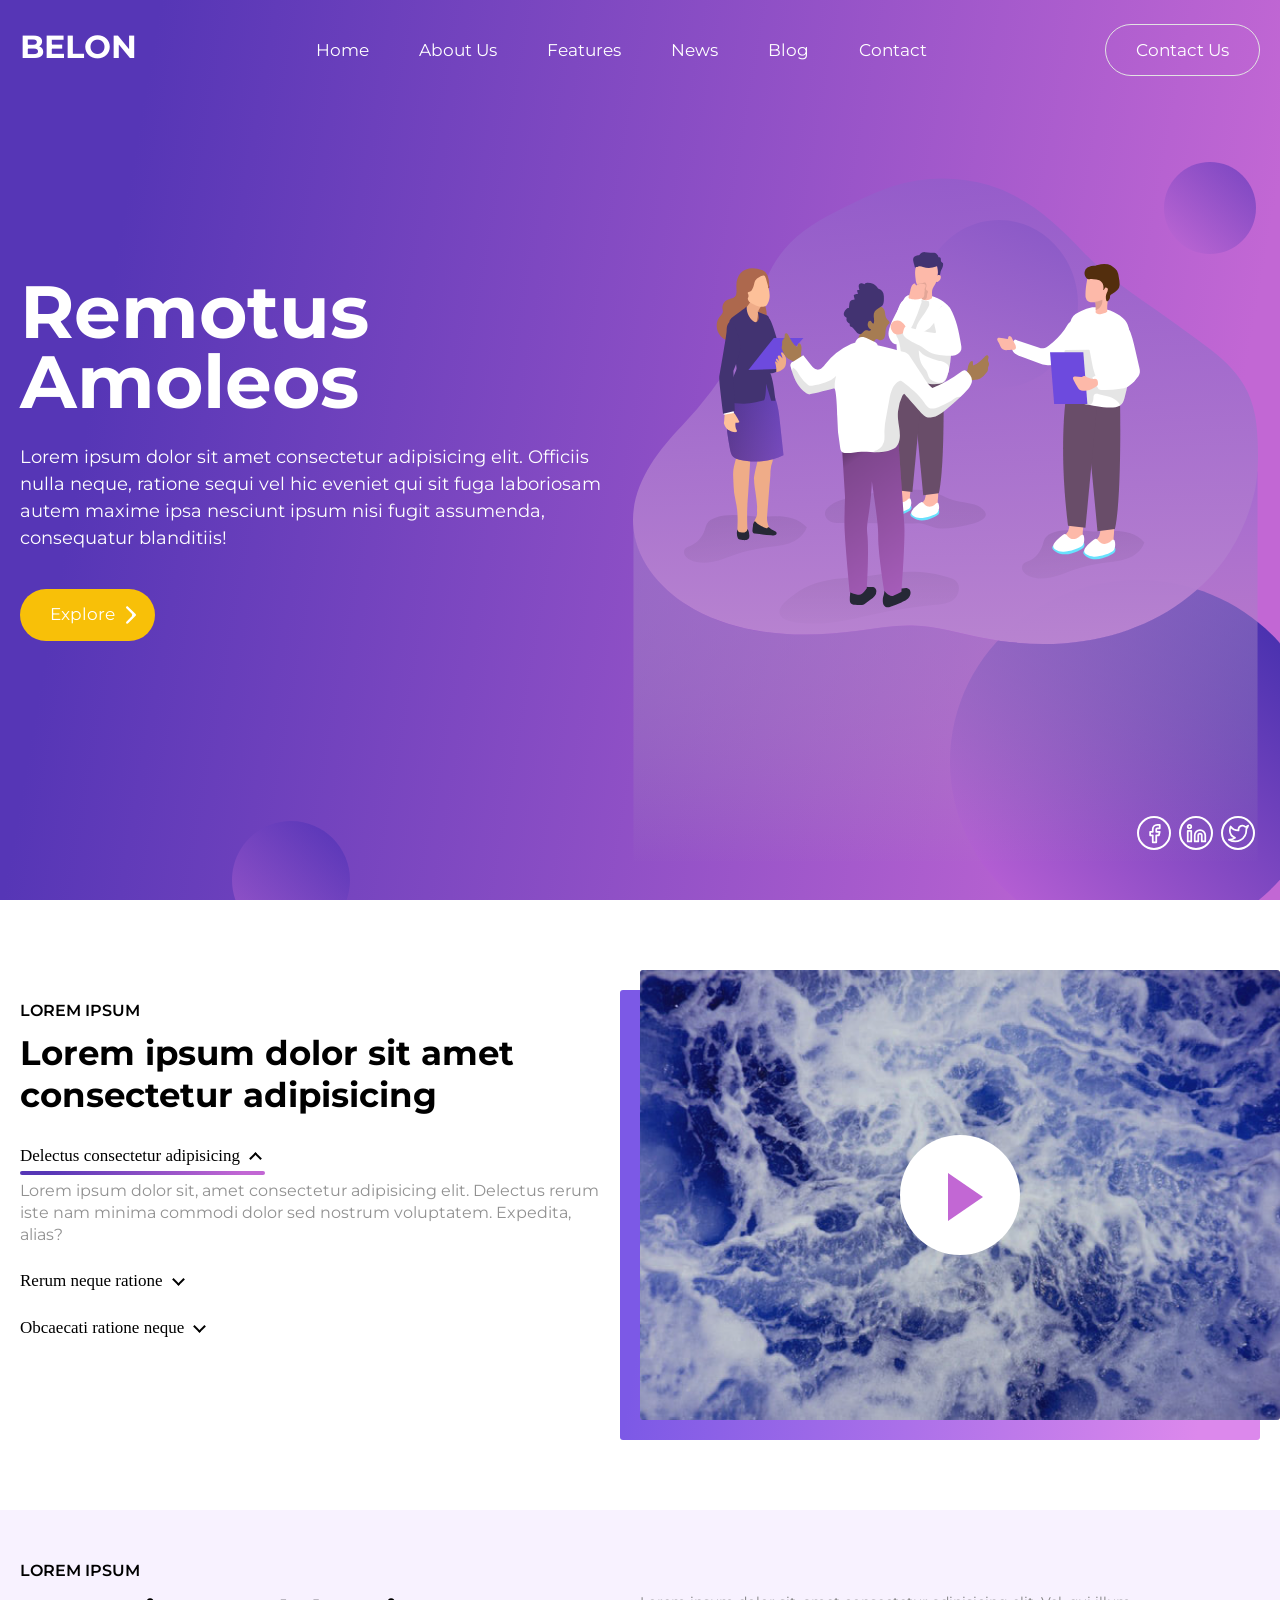
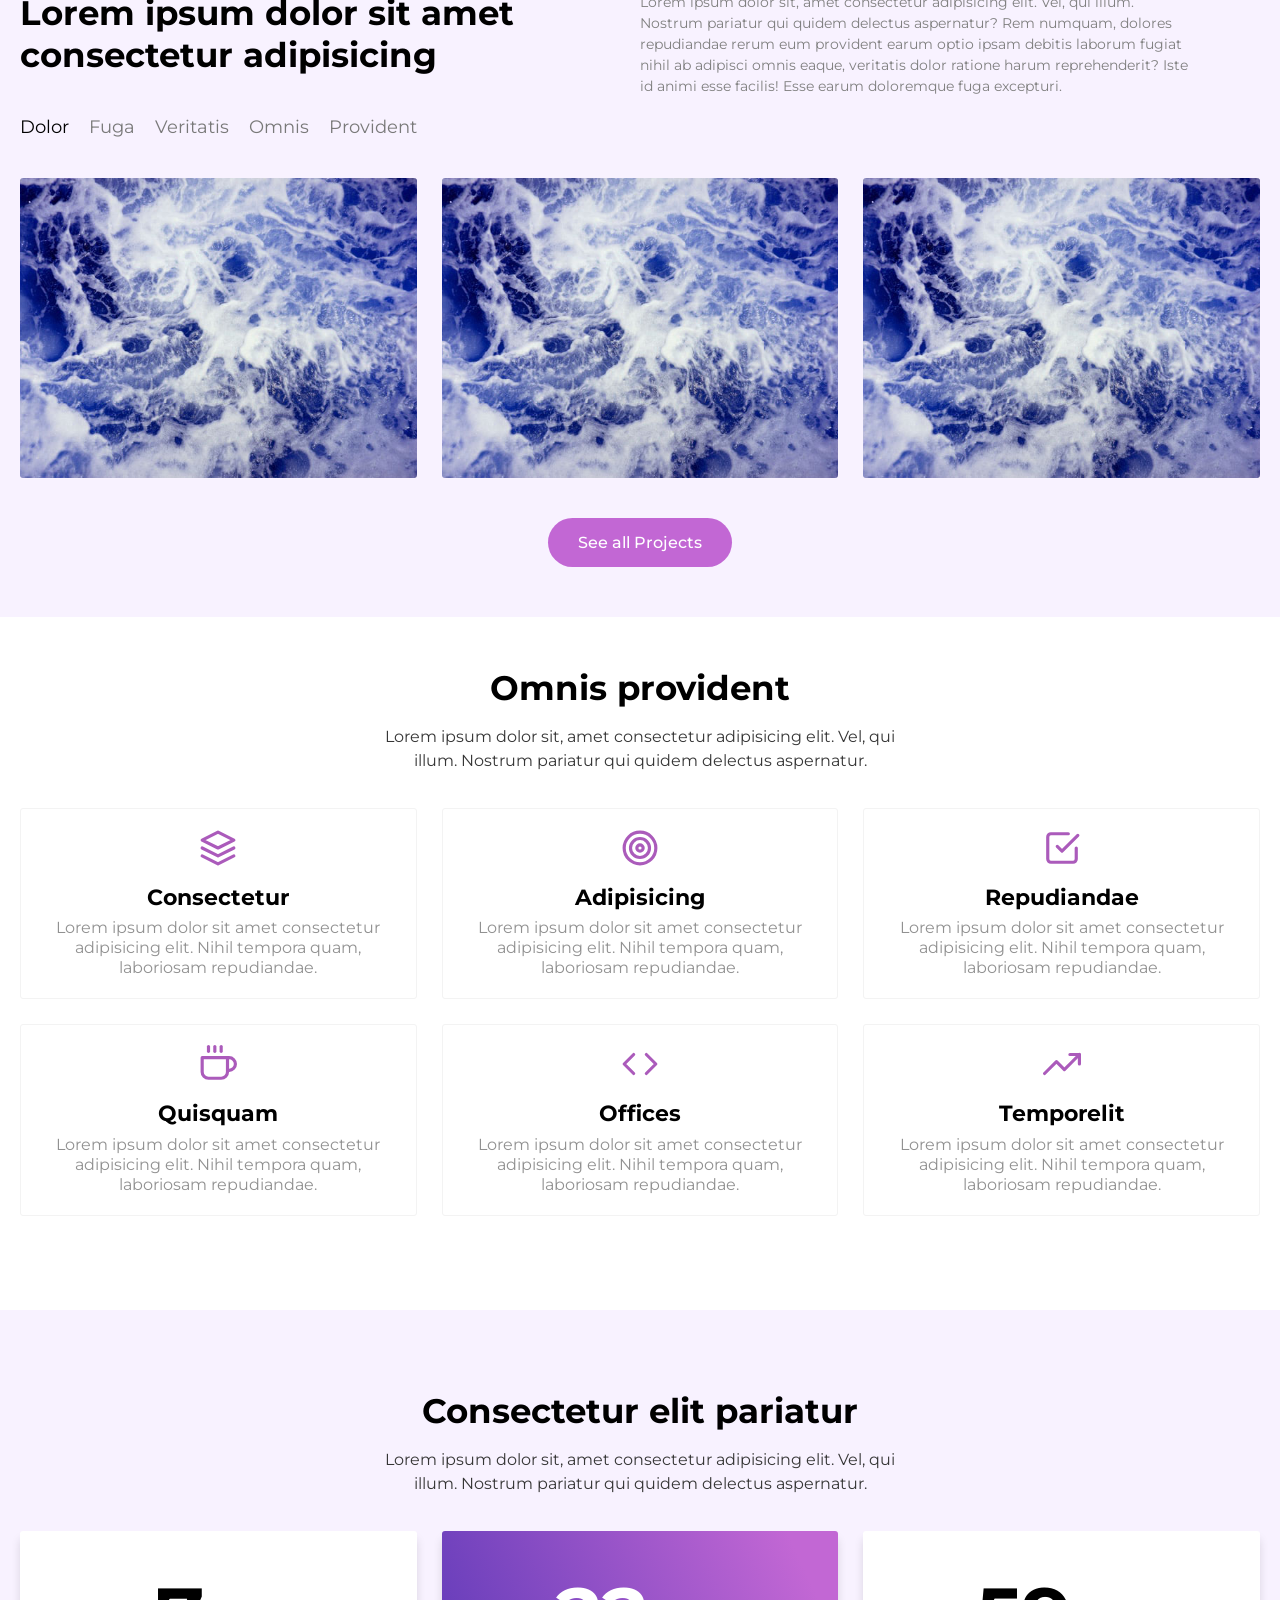
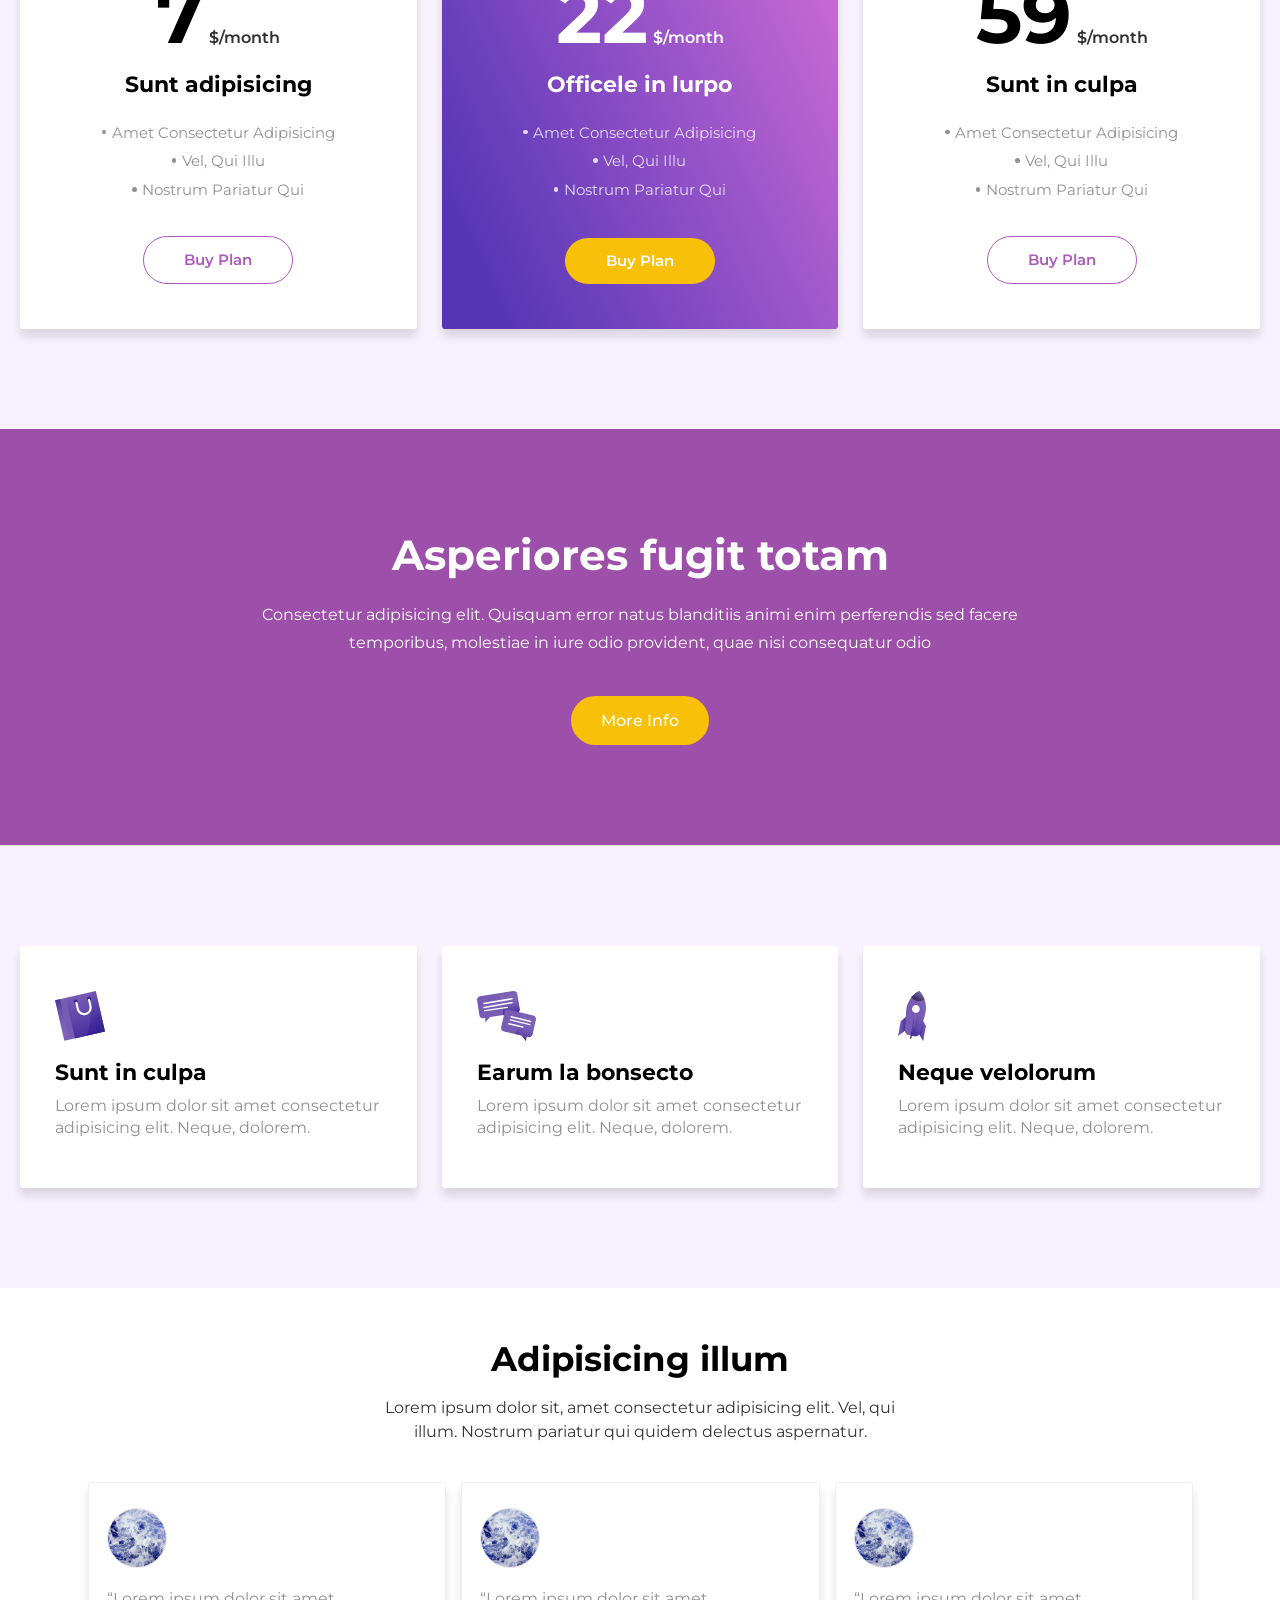
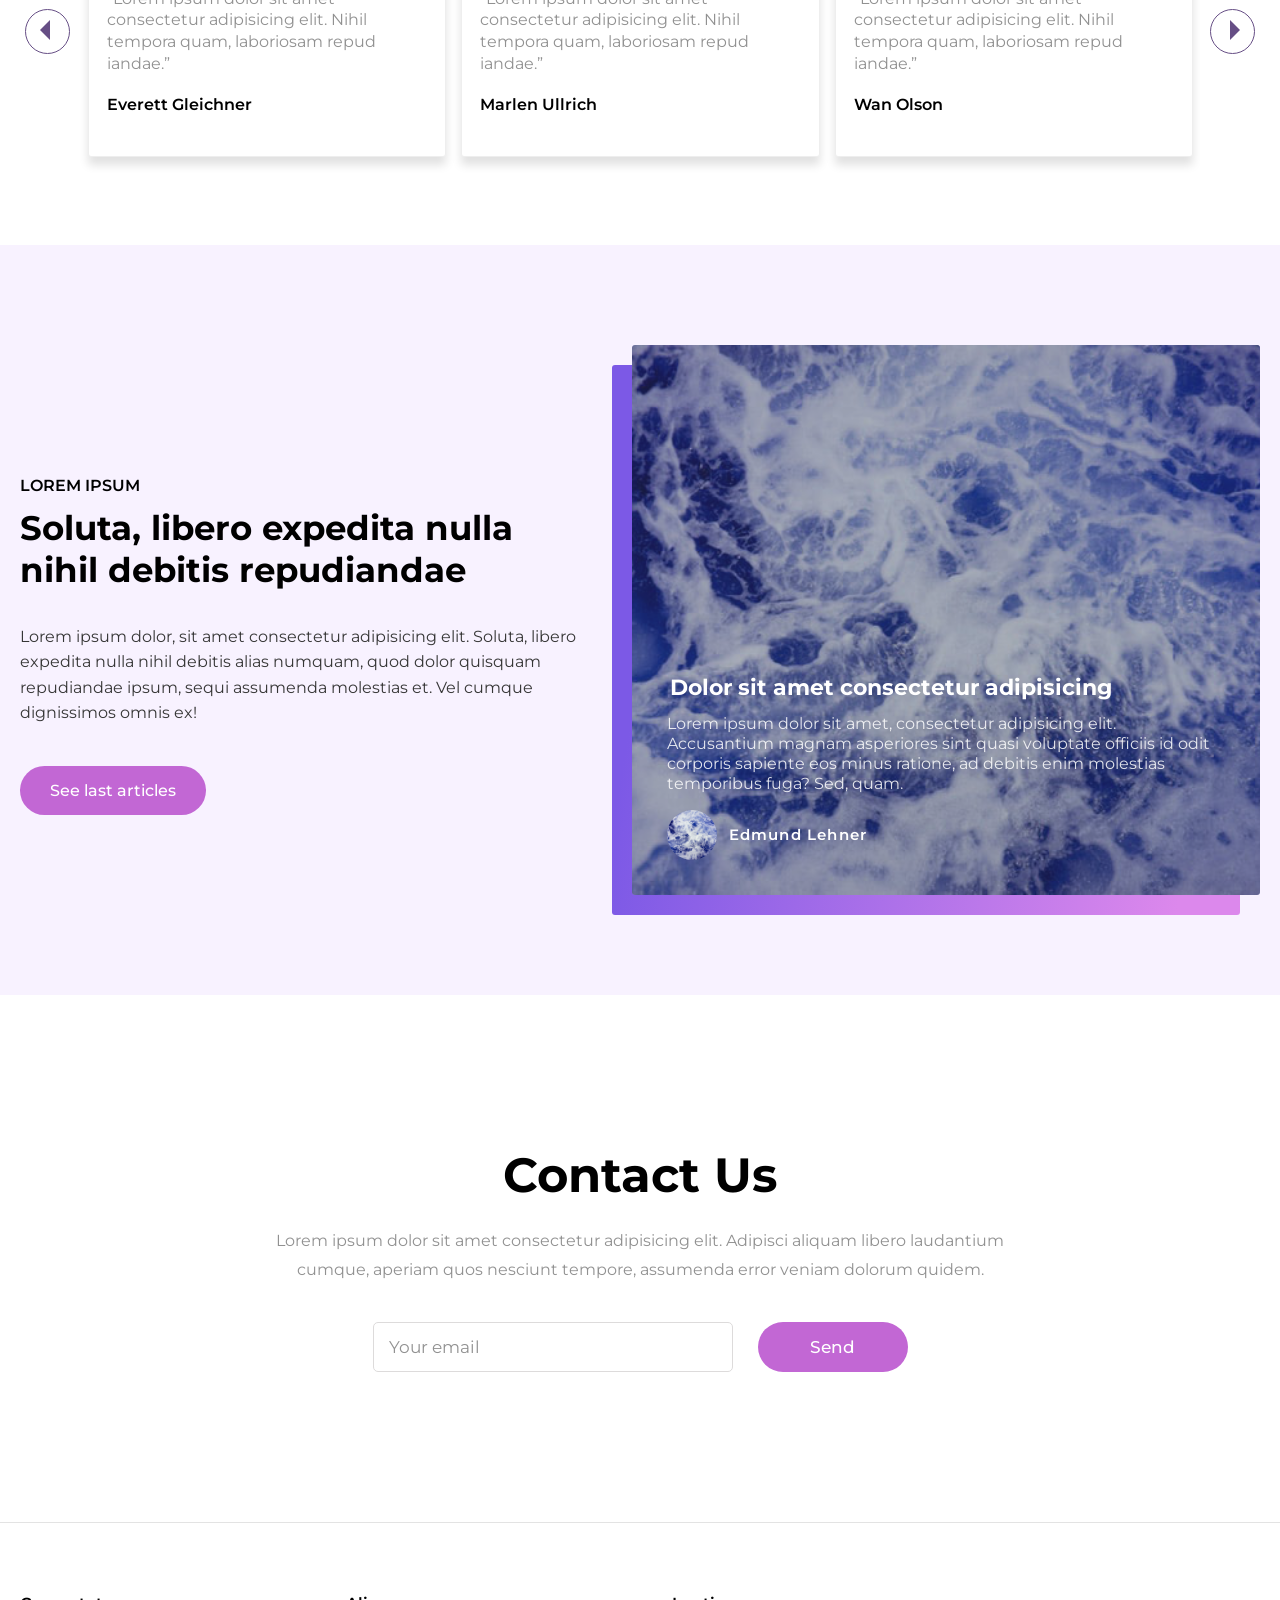
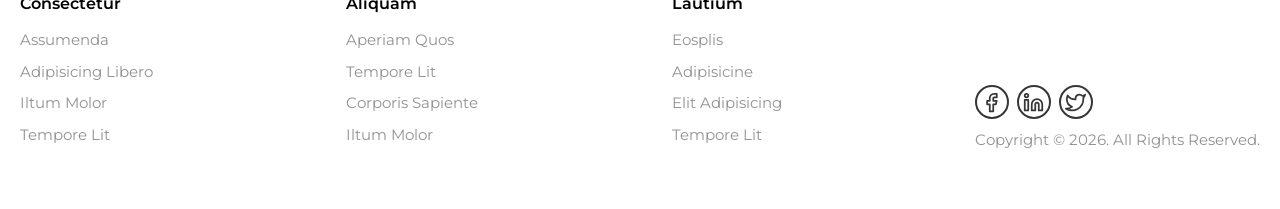
==== index.html @ 0dd31892 "Add show/hide opacity anim" ====
<!DOCTYPE html>
<html lang="en">

<head>
 <meta charset="UTF-8">
 <meta http-equiv="X-UA-Compatible" content="IE=edge">
 <meta name="viewport" content="width=device-width, initial-scale=1.0">
 <title>Wordpress theme 1</title>
 <link rel="stylesheet" href="./index.css">
<link href="https://fonts.googleapis.com/css2?family=Montserrat:wght@400;500;600;700&display=swap" rel="stylesheet">
</head>

<body>
 <header class="main-header" id="mn_header">
  <div class="anim_bg" id="anim_bg">
    <div class="block_1"></div>
    <div class="block_2"></div>
    <div class="block_3"></div>
    <div class="block_4"></div>
  </div>
   <div class="hd-navbar">
    <div class="hd-navbar_content content_wrapper">
    <div class="logo"><a href="">Belon</a></div>
    <nav class="main-nav desktop_menu_el">
     <ul>
      <li><a href="#">Home</a></li>
      <li><a href="#">About Us</a></li>
      <li><a href="#">Features</a></li>
      <li><a href="#">News</a></li>
      <li><a href="#">Blog</a></li>
      <li><a href="#">Contact</a></li>
     </ul>
    </nav>
    <button class="btn btn_contact desktop_menu_el" type="button">Contact Us</button>
    <button class="btn btn_mobmenu" id="mob_mn_btn">
      <span class="line_1">Menu</span>
      <span class="line_2"></span>
      <span class="line_3"></span>
    </button>
   </div>
   <nav class="main-mob-nav mobile_menu_el" id="main-mob-nav">
    <ul>
     <li><a href="#">Home</a></li>
     <li><a href="#">About Us</a></li>
     <li><a href="#">Features</a></li>
     <li><a href="#">News</a></li>
     <li><a href="#">Blog</a></li>
     <li><a href="#">Contact</a></li>
    </ul>
   </nav>
    <div class="bg"></div>
   </div>

   <div class="content_wrapper">
   <div class="hd-blocks">
    <div class="hd-info">
     <h1>Remotus Amoleos</h1>
     <p>Lorem ipsum dolor sit amet consectetur adipisicing elit. Officiis nulla neque, ratione sequi vel hic eveniet qui
      sit fuga laboriosam autem maxime ipsa nesciunt ipsum nisi fugit assumenda, consequatur blanditiis!</p>
     <a href="#" class="btn btn_explore">Explore <span></span></a>
    </div>
    <div class="hd-image" id="hd_img">
     <nav>
        <ul class="sc_icons">
          <li class="fb"><a href="#">
            <svg xmlns="http://www.w3.org/2000/svg" width="24" height="24" viewBox="0 0 24 24" fill="transparent"
              stroke="currentColor" stroke-width="2" stroke-linecap="round" stroke-linejoin="round"
              class="feather feather-facebook">
              <path d="M18 2h-3a5 5 0 0 0-5 5v3H7v4h3v8h4v-8h3l1-4h-4V7a1 1 0 0 1 1-1h3z"></path>
            </svg>
          </a>
        </li>
        <li class="in"><a href="#">
            <svg xmlns="http://www.w3.org/2000/svg" width="24" height="24" viewBox="0 0 24 24" fill="transparent"
              stroke="currentColor" stroke-width="2" stroke-linecap="round" stroke-linejoin="round"
              class="feather feather-linkedin">
              <path d="M16 8a6 6 0 0 1 6 6v7h-4v-7a2 2 0 0 0-2-2 2 2 0 0 0-2 2v7h-4v-7a6 6 0 0 1 6-6z"></path>
              <rect x="2" y="9" width="4" height="12"></rect>
              <circle cx="4" cy="4" r="2"></circle>
            </svg>
          </a></li>
        <li class="tw"><a href="#">
            <svg xmlns="http://www.w3.org/2000/svg" width="24" height="24" viewBox="0 0 24 24" fill="transparent"
              stroke="currentColor" stroke-width="2" stroke-linecap="round" stroke-linejoin="round"
              class="feather feather-twitter">
              <path
                d="M23 3a10.9 10.9 0 0 1-3.14 1.53 4.48 4.48 0 0 0-7.86 3v1A10.66 10.66 0 0 1 3 4s-4 9 5 13a11.64 11.64 0 0 1-7 2c9 5 20 0 20-11.5a4.5 4.5 0 0 0-.08-.83A7.72 7.72 0 0 0 23 3z">
              </path>
            </svg>
          </a></li>
        </ul>
     </nav>
    </div>
   </div>
  </div>
 </header>




 <main class="main-section">

  <section class="video_block">
   <div class="content_wrapper">
    <div class="vb_info">
     <span class="pre_title">Lorem ipsum</span>
     <h2>Lorem ipsum dolor sit amet consectetur adipisicing</h2>
     <dl class="def-clickable" id="def_clickable">
      <dt class="tt opened opened_line">Delectus consectetur adipisicing</dt>
      <dd>Lorem ipsum dolor sit, amet consectetur adipisicing elit. Delectus rerum iste nam minima commodi dolor sed
       nostrum voluptatem. Expedita, alias?</dd>
      <dt class="tt">Rerum neque ratione</dt>
      <dd>Lorem ipsum dolor, sit amet consectetur adipisicing elit. Eligendi voluptate perferendis animi! Vitae quae
       tenetur dignissimos nostrum laudantium? Rerum neque ratione accusamus obcaecati quod labore, ab quam fuga sed
       voluptatibus!</dd>
      <dt class="tt">Obcaecati ratione neque</dt>
      <dd>Lorem ipsum dolor sit amet consectetur adipisicing elit. Obcaecati, vitae? Voluptate veritatis asperiores eos
       qui. Optio dolor dolore quidem consequatur maiores quae necessitatibus adipisci voluptates, nemo nisi, eos
       eveniet eum delectus corporis doloremque quod nostrum.</dd>
     </dl>
    </div>
    <div class="vb_player rect_shadow">
      <div class="bg">
       <img src="./img/fallback.jpg" alt="">
      </div>
      <div class="filter"></div>
      <div class="play"></div>
    </div>
   </div>
  </section>

  <section class="gallery_block">
   <div class="content_wrapper">

    <div class="gb_info">
     <span class="pre_title">Lorem ipsum</span>
     <div class="gb_infowrap">
      <h2>Lorem ipsum dolor sit amet consectetur adipisicing</h2>
      <p>Lorem ipsum dolor sit, amet consectetur adipisicing elit. Vel, qui illum. Nostrum pariatur qui quidem delectus
       aspernatur? Rem numquam, dolores repudiandae rerum eum provident earum optio ipsam debitis laborum fugiat nihil
       ab
       adipisci omnis eaque, veritatis dolor ratione harum reprehenderit? Iste id animi esse facilis! Esse earum
       doloremque
       fuga excepturi.</p>
     </div>
    </div>

    <div class="gb_content">
     <ul class="gb_nav">
      <li><a class="opened" href="#">dolor</a></li>
      <li><a href="#">fuga</a></li>
      <li><a href="#">veritatis</a></li>
      <li><a href="#">omnis</a></li>
      <li><a href="#">provident</a></li>
     </ul>
     <div class="gb_gallery">
      <div class="gb_block">
       <img src="sdvsd" onerror="this.src='./img/fallback.jpg'; this.style.objectFit='cover'" alt="Gallery Block">
       <div class="hover">
        <div class="cn">
         <h4>Lorem, ipsum dolor.</h4>
         <p>Lorem ipsum dolor sit amet, consectetur adipisicing elit. Ullam voluptatem vero ad quisquam vitae quae
          aliquid fugiat illum officiis reprehenderit!</p>
        </div>
       </div>
      </div>
      <div class="gb_block">
       <img src="sdvsd" onerror="this.src='./img/fallback.jpg'; this.style.objectFit='cover'" alt="Gallery Block">
       <div class="hover">
        <div class="cn">
         <h4>Lorem, ipsum dolor.</h4>
         <p>Lorem ipsum dolor sit amet, consectetur adipisicing elit. Ullam voluptatem vero ad quisquam vitae quae
          aliquid fugiat illum officiis reprehenderit!</p>
        </div>
       </div>
      </div>
      <div class="gb_block">
       <img src="sdvsd" onerror="this.src='./img/fallback.jpg'; this.style.objectFit='cover'" alt="Gallery Block">
       <div class="hover">
        <div class="cn">
         <h4>Lorem, ipsum dolor.</h4>
         <p>Lorem ipsum dolor sit amet, consectetur adipisicing elit. Ullam voluptatem vero ad quisquam vitae quae
          aliquid fugiat illum officiis reprehenderit!</p>
        </div>
       </div>
      </div>
     </div>

     <button class="btn btn_th_0 btn_allpr">See all Projects</button>
    </div>
   </div>
  </section>

  <section class="benefits_block">
   <div class="content_wrapper">
    <div class="bb_info">
     <h2>Omnis provident</h2>
     <p>Lorem ipsum dolor sit, amet consectetur adipisicing elit. Vel, qui illum. Nostrum pariatur qui quidem delectus
      aspernatur.</p>
    </div>
    <div class="bb_content">

     <div class="bb_block">
      <h4>Consectetur</h4>
      <svg xmlns="http://www.w3.org/2000/svg" width="24" height="24" viewBox="0 0 24 24" fill="none" stroke="currentColor" stroke-width="2" stroke-linecap="round" stroke-linejoin="round" class="feather feather-layers"><polygon points="12 2 2 7 12 12 22 7 12 2"></polygon><polyline points="2 17 12 22 22 17"></polyline><polyline points="2 12 12 17 22 12"></polyline></svg>
      <p>Lorem ipsum dolor sit amet consectetur adipisicing elit. Nihil tempora quam, laboriosam repudiandae.</p>
     </div>
     <div class="bb_block">
      <h4>Adipisicing</h4>
      <svg xmlns="http://www.w3.org/2000/svg" width="24" height="24" viewBox="0 0 24 24" fill="none" stroke="currentColor" stroke-width="2" stroke-linecap="round" stroke-linejoin="round" class="feather feather-target"><circle cx="12" cy="12" r="10"></circle><circle cx="12" cy="12" r="6"></circle><circle cx="12" cy="12" r="2"></circle></svg>
      <p>Lorem ipsum dolor sit amet consectetur adipisicing elit. Nihil tempora quam, laboriosam repudiandae.</p>
     </div>
     <div class="bb_block">
      <h4>Repudiandae</h4>
      <svg xmlns="http://www.w3.org/2000/svg" width="24" height="24" viewBox="0 0 24 24" fill="none" stroke="currentColor" stroke-width="2" stroke-linecap="round" stroke-linejoin="round" class="feather feather-check-square"><polyline points="9 11 12 14 22 4"></polyline><path d="M21 12v7a2 2 0 0 1-2 2H5a2 2 0 0 1-2-2V5a2 2 0 0 1 2-2h11"></path></svg>
      <p>Lorem ipsum dolor sit amet consectetur adipisicing elit. Nihil tempora quam, laboriosam repudiandae.</p>
     </div>
     <div class="bb_block">
      <h4>Quisquam</h4>
      <svg xmlns="http://www.w3.org/2000/svg" width="24" height="24" viewBox="0 0 24 24" fill="none" stroke="currentColor" stroke-width="2" stroke-linecap="round" stroke-linejoin="round" class="feather feather-coffee"><path d="M18 8h1a4 4 0 0 1 0 8h-1"></path><path d="M2 8h16v9a4 4 0 0 1-4 4H6a4 4 0 0 1-4-4V8z"></path><line x1="6" y1="1" x2="6" y2="4"></line><line x1="10" y1="1" x2="10" y2="4"></line><line x1="14" y1="1" x2="14" y2="4"></line></svg>
      <p>Lorem ipsum dolor sit amet consectetur adipisicing elit. Nihil tempora quam, laboriosam repudiandae.</p>
     </div>
     <div class="bb_block">
      <h4>Offices</h4>
      <svg xmlns="http://www.w3.org/2000/svg" width="24" height="24" viewBox="0 0 24 24" fill="none" stroke="currentColor" stroke-width="2" stroke-linecap="round" stroke-linejoin="round" class="feather feather-code"><polyline points="16 18 22 12 16 6"></polyline><polyline points="8 6 2 12 8 18"></polyline></svg>
      <p>Lorem ipsum dolor sit amet consectetur adipisicing elit. Nihil tempora quam, laboriosam repudiandae.</p>
     </div>
     <div class="bb_block">
      <h4>Temporelit</h4>
      <svg xmlns="http://www.w3.org/2000/svg" width="24" height="24" viewBox="0 0 24 24" fill="none" stroke="currentColor" stroke-width="2" stroke-linecap="round" stroke-linejoin="round" class="feather feather-trending-up"><polyline points="23 6 13.5 15.5 8.5 10.5 1 18"></polyline><polyline points="17 6 23 6 23 12"></polyline></svg>
      <p>Lorem ipsum dolor sit amet consectetur adipisicing elit. Nihil tempora quam, laboriosam repudiandae.</p>
     </div>

    </div>
   </div>
  </section>

  <section class="plans_block">
    <div class="content_wrapper">
      <div class="pb_info">
       <h2>Consectetur elit pariatur</h2>
       <p>Lorem ipsum dolor sit, amet consectetur adipisicing elit. Vel, qui illum. Nostrum pariatur qui quidem delectus
        aspernatur.</p>
      </div>
      <div class="pb_content">
        <div class="pb_block">
          <span class="price">7<span class="sup">$/month</span></span>
          <h4>Sunt adipisicing</h4>
          <ul>
            <li>amet consectetur adipisicing</li>
            <li>Vel, qui illu</li>
            <li>Nostrum pariatur qui</li>
          </ul>
          <a href="#" class="btn btn_buypl">Buy Plan</a>
        </div>

        <div class="pb_block pb_block__styled">
          <span class="price">22<span class="sup">$/month</span></span>
          <h4>Officele in lurpo</h4>
          <ul>
            <li>amet consectetur adipisicing</li>
            <li>Vel, qui illu</li>
            <li>Nostrum pariatur qui</li>
          </ul>
          <a href="#" class="btn btn_buypl">Buy Plan</a>
        </div>

        <div class="pb_block">
          <span class="price">59<span class="sup">$/month</span></span>
          <h4>Sunt in culpa</h4>
          <ul>
            <li>amet consectetur adipisicing</li>
            <li>Vel, qui illu</li>
            <li>Nostrum pariatur qui</li>
          </ul>
            <a href="#" class="btn btn_buypl">Buy Plan</a>
        </div>

      </div>
    </div>
  </section>


  <section class="transparent_block">
    <div class="content">
      <div class="content_wrapper">
        <div class="tb_content">
          <h2>Asperiores fugit totam</h2>
          <p>Consectetur adipisicing elit. Quisquam error natus blanditiis animi enim perferendis
            sed facere temporibus, molestiae in iure odio provident, quae nisi consequatur odio
          </p>
          <button class="btn btn_th_0 btn_trns" type="button">More Info</button>
        </div>
      </div>
    </div>
    </div>
  </section>

  <section class="features_block">
    <div class="content_wrapper">
      <div class="fb_content">

        <div class="fb_block">
          <div class="icon">
            <img src="./img/features_block/1.svg" alt="Feature">
          </div>
          <h4>Sunt in culpa</h4>
          <p>Lorem ipsum dolor sit amet consectetur adipisicing elit. Neque, dolorem.</p>
        </div>

        <div class="fb_block">
          <div class="icon">
            <img src="./img/features_block/2.svg" alt="Feature">
          </div>
          <h4>Earum la bonsecto</h4>
          <p>Lorem ipsum dolor sit amet consectetur adipisicing elit. Neque, dolorem.</p>
        </div>

        <div class="fb_block">
          <div class="icon">
            <img src="./img/features_block/3.svg" alt="Feature">
          </div>
          <h4>Neque velolorum</h4>
          <p>Lorem ipsum dolor sit amet consectetur adipisicing elit. Neque, dolorem.</p>
        </div>

      </div>
    </div>
  </section>

  <section class="reviews_block">
   <div class="content_wrapper">
    <div class="rb_info">
     <h2>Adipisicing illum</h2>
     <p>Lorem ipsum dolor sit, amet consectetur adipisicing elit. Vel, qui illum. Nostrum pariatur qui quidem delectus
      aspernatur.</p>
    </div>
    <div class="rb_slider" id="rb_slider">
     <div class="rb_viewbox">
      <div class="rb_content">

       <div class="rb_block">
        <div class="photo">
         <img src="https://cloudflare-ipfs.com/ipfs/Qmd3W5DuhgHirLHGVixi6V76LhCkZUz6pnFt5AJBiyvHye/avatar/847.jpg" onerror="this.src='./img/fallback.jpg'; this.style.objectFit='cover'" alt="Customer Photo">
        </div>
        <blockquote>
         <q>Lorem ipsum dolor sit amet consectetur adipisicing elit. Nihil tempora quam, laboriosam repud iandae.</q>
         <sources src="#">Everett Gleichner</sources>
        </blockquote>
       </div>
       <div class="rb_block">
        <div class="photo">
         <img src="https://cloudflare-ipfs.com/ipfs/Qmd3W5DuhgHirLHGVixi6V76LhCkZUz6pnFt5AJBiyvHye/avatar/1221.jpg" onerror="this.src='./img/fallback.jpg'; this.style.objectFit='cover'" alt="Customer Photo">
        </div>
        <blockquote>
         <q>Lorem ipsum dolor sit amet consectetur adipisicing elit. Nihil tempora quam, laboriosam repud iandae.</q>
         <sources src="#">Marlen Ullrich</sources>
        </blockquote>
       </div>
       <div class="rb_block">
        <div class="photo">
         <img src="https://cloudflare-ipfs.com/ipfs/Qmd3W5DuhgHirLHGVixi6V76LhCkZUz6pnFt5AJBiyvHye/avatar/1031.jpg" onerror="this.src='./img/fallback.jpg'; this.style.objectFit='cover'" alt="Customer Photo">
        </div>
        <blockquote>
         <q>Lorem ipsum dolor sit amet consectetur adipisicing elit. Nihil tempora quam, laboriosam repud iandae.</q>
         <sources src="#">Wan Olson</sources>
        </blockquote>
       </div>
       <div class="rb_block">
        <div class="photo">
         <img src="https://cloudflare-ipfs.com/ipfs/Qmd3W5DuhgHirLHGVixi6V76LhCkZUz6pnFt5AJBiyvHye/avatar/720.jpg" onerror="this.src='./img/fallback.jpg'; this.style.objectFit='cover'" alt="Customer Photo">
        </div>
        <blockquote>
         <q>Lorem ipsum dolor sit amet consectetur adipisicing elit. Nihil tempora quam, laboriosam repud iandae.</q>
         <sources src="#">Dwight Schroeder</sources>
        </blockquote>
       </div>
       <div class="rb_block">
        <div class="photo">
         <img src="https://cloudflare-ipfs.com/ipfs/Qmd3W5DuhgHirLHGVixi6V76LhCkZUz6pnFt5AJBiyvHye/avatar/463.jpg" onerror="this.src='./img/fallback.jpg'; this.style.objectFit='cover'" alt="Customer Photo">
        </div>
        <blockquote>
         <q>Lorem ipsum dolor sit amet consectetur adipisicing elit. Nihil tempora quam, laboriosam repud iandae.</q>
         <sources src="#">Josh West</sources>
        </blockquote>
       </div>
       <div class="rb_block">
        <div class="photo">
         <img src="https://cloudflare-ipfs.com/ipfs/Qmd3W5DuhgHirLHGVixi6V76LhCkZUz6pnFt5AJBiyvHye/avatar/587.jpg" onerror="this.src='./img/fallback.jpg'; this.style.objectFit='cover'" alt="Customer Photo">
        </div>
        <blockquote>
         <q>Lorem ipsum dolor sit amet consectetur adipisicing elit. Nihil tempora quam, laboriosam repud iandae.</q>
         <sources src="#">Patrick Smitham</sources>
        </blockquote>
       </div>
      
      </div>
     </div>
     <div class="rb_nv">
      <button class="btn btn_back"><i>Back</i></button>
      <button class="btn btn_fw"><i>Forward</i></button>
     </div>
    </div>
   </div>
  </section>

  <section class="lastblog_block">
   <div class="content_wrapper">

    <div class="lastblog_content">
     <div class="lb_info">
      <span class="pre_title">Lorem ipsum</span>
      <h2>Soluta, libero expedita nulla nihil debitis repudiandae</h2>
      <p>Lorem ipsum dolor, sit amet consectetur adipisicing elit. Soluta, libero expedita nulla nihil debitis alias
       numquam, quod dolor quisquam repudiandae ipsum, sequi assumenda molestias et. Vel cumque dignissimos omnis ex!</p>
      <button class="btn btn_th_0" type="button">See last articles</button>
     </div>
    
     <div class="lb_article rect_shadow">
      <a href="123" class="ar_link">
       <div class="bg"><img src="234" onerror="this.src='./img/fallback.jpg'; this.style.objectFit='cover'"
         alt="Article Picture"></div>
       <div class="content">
        <h4>Dolor sit amet consectetur adipisicing</h4>
        <p>Lorem ipsum dolor sit amet, consectetur adipisicing elit. Accusantium magnam asperiores sint quasi voluptate
         officiis id odit corporis sapiente eos minus ratione, ad debitis enim molestias temporibus fuga? Sed, quam.</p>
        <div class="credentials">
         <div class="avatar">
          <img src="https://cloudflare-ipfs.com/ipfs/Qmd3W5DuhgHirLHGVixi6V76LhCkZUz6pnFt5AJBiyvHye/avatar/847.jpg" onerror="this.src='./img/fallback.jpg'; this.style.objectFit='cover'" alt="User avatar">
         </div>
         <span class="username">Edmund Lehner</span>
        </div>
       </div>
      </a>
     </div>
     </div>

  </div>
  </section>

 </main>





 <footer class="main-footer">
  <div class="ft_block_1_wrapper">
   <div class="ft_block_1">
    <div class="ft_contact">
     <h2>Contact Us</h2>
     <p>Lorem ipsum dolor sit amet consectetur adipisicing elit. Adipisci aliquam libero laudantium cumque, aperiam quos
      nesciunt tempore, assumenda error veniam dolorum quidem.</p>
    </div>
    <form class="ft_form" id="ft_form">
     <input type="text" name="email" placeholder="Your email" required>
     <button class="btn btn_th_0 btn_hover" type="submit">Send</button>
    </form>
   </div>
  </div>
   <div class="content_wrapper">
   <div class="ft_block_2">
    <nav class="footer_nav">
     <ul>consectetur
      <li><a href="#">assumenda</a></li>
      <li><a href="#">adipisicing libero</a></li>
      <li><a href="#">iltum molor</a></li>
      <li><a href="#">tempore lit</a></li>
     </ul>
     <ul>aliquam
      <li><a href="#">aperiam quos</a></li>
      <li><a href="#">tempore lit</a></li>
      <li><a href="#">corporis sapiente</a></li>
      <li><a href="#">iltum molor</a></li>

     </ul>
     <ul>lautium
      <li><a href="#">eosplis</a></li>
      <li><a href="#">adipisicine</a></li>
      <li><a href="#">elit adipisicing</a></li>
      <li><a href="#">tempore lit</a></li>
     </ul>
     <div class="cp_block">
        <ul class="sc_icons sc_icons__dark">
          <li class="fb"><a href="#">
              <svg xmlns="http://www.w3.org/2000/svg" width="24" height="24" viewBox="0 0 24 24" fill="transparent"
                stroke="currentColor" stroke-width="2" stroke-linecap="round" stroke-linejoin="round"
                class="feather feather-facebook">
                <path d="M18 2h-3a5 5 0 0 0-5 5v3H7v4h3v8h4v-8h3l1-4h-4V7a1 1 0 0 1 1-1h3z"></path>
              </svg>
            </a>
          </li>
          <li class="in"><a href="#">
              <svg xmlns="http://www.w3.org/2000/svg" width="24" height="24" viewBox="0 0 24 24" fill="transparent"
                stroke="currentColor" stroke-width="2" stroke-linecap="round" stroke-linejoin="round"
                class="feather feather-linkedin">
                <path d="M16 8a6 6 0 0 1 6 6v7h-4v-7a2 2 0 0 0-2-2 2 2 0 0 0-2 2v7h-4v-7a6 6 0 0 1 6-6z"></path>
                <rect x="2" y="9" width="4" height="12"></rect>
                <circle cx="4" cy="4" r="2"></circle>
              </svg>
            </a></li>
          <li class="tw"><a href="#">
              <svg xmlns="http://www.w3.org/2000/svg" width="24" height="24" viewBox="0 0 24 24" fill="transparent"
                stroke="currentColor" stroke-width="2" stroke-linecap="round" stroke-linejoin="round"
                class="feather feather-twitter">
                <path
                  d="M23 3a10.9 10.9 0 0 1-3.14 1.53 4.48 4.48 0 0 0-7.86 3v1A10.66 10.66 0 0 1 3 4s-4 9 5 13a11.64 11.64 0 0 1-7 2c9 5 20 0 20-11.5a4.5 4.5 0 0 0-.08-.83A7.72 7.72 0 0 0 23 3z">
                </path>
              </svg>
            </a></li>
        </ul>
      <span class="th_copyright" id="th_copyright">Copyright &copy; <script>document.write(new Date().getFullYear())</script>. All Rights Reserved.</span>
     </div>
    </nav>
   </div>
  </div>
 </footer>

 <script src="./index.js"></script>
</body>

</html>
---- index.css ----
:root {
 --main-color: blue;
 --main-color-yell: #f8c008;
 --main-color-yell_hv:  #dfae0c;
 --main-color-prpl: #c267d4;
 --main-color-dark-prpl: #ab5bbb;
 --main-color-dark-prpl_tr: rgba(172, 86, 189, 0.3);
 --main-color-dark-prpl_2:  #664e85;
 --main-color-light-prpl: #f8f2ff;

 --main-text-color: #000;
 --main-text-gray: #e3e3e3;
 --prim-text-color: #919191;
 --prim-text-color_2: #797979;
 --prim-text-color_3: #363636;

 --main-br-radius: 5px;
 --main-small-br-radius: 3px;
 --max-br-radius: 100px;
 --sc-padding: 50px 0;

 --main-border: 1px solid #e3e3e3;
 --main-tp-background: rgba(0, 0, 0, 0.07);
 --main-tp-background_2: rgba(0, 0, 0, 0.15);
 --main-hover-background: rgba(57, 63, 97, 0.45);

 --main-anim: 0.3s ease;
 --slow-anim: 0.4s ease;

 --shadow-main: rgba(0, 0, 0, 0.06) 0px 2px 7px;
 --shadow-main_2:   rgba(0, 0, 0, 0.10) 0px 4px 8px;
 --shadow-main_3:   rgba(0, 0, 0, 0.12) 0px 8px 10px;

 --main-gradient_1: linear-gradient( 100deg,  #5636b6 11.2%, #c267d4 91.2% );
 --main-gradient_2: linear-gradient( 100deg,  #7c59e6 11.2%, #dc88ec 91.2% );

 --main-gradient_3: linear-gradient( 65deg,  #5636b6 11.2%, #c267d4 91.2% );
 --main-gradient_4: linear-gradient( 65deg,  #7c59e6 11.2%, #dc88ec 91.2% );
}

body,
html {
 margin: 0;
 padding: 0;
 font-family: "Montserrat", sans-serif;
 line-height: 1.35em;
 font-size: 16px;
}

button {
 user-select: none;
 cursor: pointer;
 font-family: inherit;
 font-size: inherit;
}

h1 {
 margin: 0.5em 0;
}

h1, h2, h3, h4, h5, h6, p {
 margin: 0.3em 0;
}

h1 {
 font-size: 38px;
}

h2 {
 font-size: 34px;
 line-height: 1.25em;
}

h3 {
 font-size: 34px;
}

h4 {
 font-size: 22px;
}

p {
 color: var(--prim-text-color);
}

img {
 font-size: 0;
}

input:focus {
 outline: 2px solid var(--main-color-prpl);
}

input,
*::placeholder {
 font-family: inherit;
}

*{
 box-sizing: border-box;
}

*::selection {
 color: #fff;
 background-color: rgba(79, 63, 218, 0.5);
}

.content_wrapper {
 max-width: 1280px;
 margin: 0 auto;
 padding: 0 20px;
}

.no-scroll {
 width: 100vw;
 height: 100vh;
 overflow: hidden;
}

.btn {
 display: inline-block;
 border: none;
 padding: 0;
 margin: 0;
 color: inherit;
 text-decoration: none;
 white-space: nowrap;
 background-color: transparent;
 transition: background var(--main-anim);
 user-select: none;
}


.btn_th_0 {
 padding: 15px 30px;
 font-size: 16px;
 font-weight: 500;
 color: #fff;
 border-radius: var(--max-br-radius);
 background-color: var(--main-color-prpl);
}

.btn_th_0:hover {
 background-color: var(--main-color-dark-prpl);
}

.btn_allpr {
 display: block;
 margin: 20px auto 0;
}

.pre_title {
 font-weight: 600;
 text-transform: uppercase;
}

.rect_shadow::before {
 content: '';
 display: block;
 position: absolute;
 left: -20px;
 bottom: -20px;
 width: 100%;
 height: 100%;
 background: var(--main-gradient_2);
 z-index: 0;
 pointer-events: none;
 border-radius: var(--main-small-br-radius);
}

.hd-image .sc_icons {
 position: absolute;
 bottom: 20px;
 right: 5px;
}

/* Soc. icons styles */

ul.sc_icons {
 display: flex;
 margin: 0;
 padding: 0;
 list-style: none;
}

.sc_icons li:not(:last-child) {
 margin-right: 8px;
}
.sc_icons a,
.sc_icons li {
 padding: 0!important;
}

.sc_icons a {
 display: flex!important;
 padding: 0;
 justify-content: center;
 align-items: center;
 width: 34px;
 height: 34px;
 text-decoration: none;
 font-size: 15px;
 color: inherit;
 border: 2px solid #fff;
 border-radius: var(--max-br-radius);
}

.sc_icons a,
.sc_icons a svg {
 transition: 0.2s ease;
}

.sc_icons a:hover {
 transform: scale(1.1);
 border-color: transparent;
}

.sc_icons a:hover svg {
 fill: #fff;
 stroke: transparent;
}

.sc_icons .fb a:hover {
 background-color: #4267B2;
}

.sc_icons .tw a:hover {
 background-color: #1DA1F2;
}

.sc_icons .in a:hover {
 background-color: #0E76a8;
}


.sc_icons svg {
 max-width: 70%;
 height: 70%;
 transition: var(--main-anim);
}

ul.sc_icons__dark a {
 border: 2px solid #363636;
 color: #363636;
 background-color: #fff;
}

/* Soc. icons styles end */

.opened_line::before {
 content: '';
 display: block;
 position: absolute;
 bottom: 0;
 left: 0;
 width: 100%;
 height: 4px;
 background: var(--main-gradient_1);
 border-radius: var(--main-small-br-radius);
}

/*** Mob. menu button ***/
.btn_mobmenu {
 position: relative;
 display: none;
 font-size: 0;
 width: 40px;
 height: 22px;
}

.btn_mobmenu span {
 content: '123';
 display: block;
 position: absolute;
 left: 0;
 width: 100%;
 height: 3px;
 background-color: #fff;
 pointer-events: none;
 transform: translateY(0) rotate(0deg);
 transition: opacity 0.3s ease, transform 0.3s ease;
}

.btn_mobmenu .line_1 {
 top: 0;
}
.btn_mobmenu .line_2 {
 bottom: 0;
}
.btn_mobmenu .line_3 {
 bottom: calc(50% - 1.5px);
}

.mob_mn_opened .btn_mobmenu .line_3 {
 opacity: 0;
}
.mob_mn_opened .btn_mobmenu .line_1 {
 animation: line-up-mob 0.5s ease forwards;
}
.mob_mn_opened .btn_mobmenu .line_2 {
 animation: line-down-mob 0.5s ease forwards;
}
.mob_mn_closed .btn_mobmenu .line_1 {
 animation: line-up-mob_1 0.5s ease forwards;
}
.mob_mn_closed .btn_mobmenu .line_2 {
 animation: line-down-mob_1 0.5s ease forwards;
}

@keyframes line-up-mob {
 0% {
  transform: translateY(0);
 }50% {
  transform: translateY(10px);
 }100%{
  transform: translateY(9px) rotate(45deg);
 }
}

@keyframes line-down-mob {
 0% {
  transform: translateY(0px);
 }50% {
  transform: translateY(-10px);
 }100%{
  transform: translateY(-9px) rotate(-45deg);
 }
}

@keyframes line-down-mob_1 {
 0% {
  transform: translateY(-9px);
 }
 100%{
  transform: translateY(0px);
 }
}

@keyframes line-up-mob_1 {
 0% {
  transform: translateY(9px);
 }100%{
  transform: translateY(0px);
 }
}

/*** Mob. menu button end ***/

/* Navbar styles */

.hd-navbar {
 position: relative;

 padding: 15px 0;
 font-size: 17px;
 color: #fff;
 z-index: 10000;
}

.hd-navbar_content {
 position: relative;
 display: flex;
 flex-wrap: wrap;
 justify-content: space-between;
 align-items: center;
 min-height: 70px;
 z-index: 10;
}

.hd-navbar .bg {
 position: absolute;
 top: 0;
 bottom: 0;
 left: 0;
 right: 0;
 opacity: 0;
 background-color: rgba(73, 31, 128, 0.8);
 z-index: 0;
 transition: var(--slow-anim);
}

.mn_fixed .hd-navbar {
 position: fixed;
 top: 0;
 left: 0;
 right: 0;
 animation: header var(--slow-anim);
}

.mn_fixed .hd-navbar .bg {
 opacity: 1;
}

@keyframes header {
 0% {
  transform: translateY(-120px);
 }
 100% {
  transform: translateY(0);
 }
}

.hd-navbar .logo a {
 text-transform: uppercase;
 text-decoration: none;
 color: #fff;
 font-size: 32px;
 font-weight: 700;
}

.main-nav ul {
 display: flex;
 margin: 0;
 padding: 0;
 list-style: none;
 height: 70px;
 line-height: 70px;
 white-space: nowrap;
}

.main-nav li {
 display: flex;
 flex-direction: column;
}

.main-nav li,
.main-nav li a {
 display: block;
 height: 100%;
}

.main-nav li:not(:last-child) {
 margin-right: 10px;
}

.main-nav li a {
 padding: 0 20px;
 text-decoration: none;
 color: inherit;
 border-radius: var(--main-br-radius);
 transition: background var(--main-anim);
}

.btn_contact {
 padding: 15px 30px;
 color: inherit;
 border: var(--main-border);
 border-radius: var(--max-br-radius);
}

.btn_contact:hover,
.main-nav li a:hover {
 background-color: var(--main-tp-background);
}

.mn_fixed .btn_contact:hover,
.mn_fixed .main-nav li a:hover {
 background-color: var(--main-tp-background_2);
}

.btn_mobmenu,
.mobile_menu_el {
 display: none;
}

/* mobile-nav */

.main-mob-nav {
 position: fixed;
 top: -100%;
 left: 0;
 width: 100vw;
 padding-top: 74px;
 background-color: #fff;
 box-shadow: var(--shadow-main_3);
 transition: top 0.5s ease 0.3s, opacity 0.4s ease 0.3s;
 opacity: 0.3;
}

.mob_mn_opened .main-mob-nav {
 top: 0;
 opacity: 1;
}

.main-mob-nav ul {
 margin: 0;
 padding: 20px 0;
 list-style: none;
 max-height: calc(100vh - 80px);
 overflow-y: scroll;
}

.main-mob-nav a {
 display: block;
 padding: 30px 3.7vw;

 text-decoration: none;
 color: var(--prim-text-color_3);
 border-bottom: 1px solid rgb(241, 236, 236);
}

.main-mob-nav a:hover {
 background-color: rgb(236, 235, 243);
 font-weight: 600;
}

/* Navbar styles end */

/* Header block styles */

.main-header {
 position: relative;
 background: var(--main-gradient_1);
 overflow: hidden;
}

.main-header .anim_bg {
 z-index: 0;
 pointer-events: none;
 user-select: none;
 transition: 0s;
}

.main-header .anim_bg > div {
 position: absolute;
 bottom: 0;
 left:0;
 right: 0;
 width: 100vw;
 height: 100%;
}

.main-header .anim_bg .block_1 {
 background: url('./img/hd_bg/oval_1.svg') 82% 30% no-repeat;
}

.main-header .anim_bg .block_2 {
 background: url('./img/hd_bg/oval_2.svg') 98% 20% no-repeat;
}

.main-header .anim_bg .block_3 {
 background: url('./img/hd_bg/oval_3.svg') 20% 105% no-repeat;
}

.main-header .anim_bg .block_4 {
 background: url('./img/hd_bg/oval_4.svg') 105% 108% no-repeat;
}

.hd-blocks {
 position: relative;
 display: flex;
 justify-content: space-between;
 margin-top: 30px;
 min-height: calc(100vh - 130px);
 color: #fff;
}

.hd-info {
 width: 45%;
 flex: 0 0 45%;
}

.hd-info h1 {
 font-size: 74px;
 line-height: 0.95em;
 margin: 0.5em 0 0;
}

.hd-info p {
 font-size: 18px;
 line-height: 1.5em;
 margin: 1.5em 0;
 color: #fff;
}

/* Btn explore styles */

.btn_explore {
 position: relative;
 padding: 15px 40px 15px 30px;
 margin: 10px 0 20%;
 font-size: 17px;
 background-color: var(--main-color-yell);
 border-radius: var(--max-br-radius);
 transition: 0.3s ease;
}

.btn_explore span {
 position: absolute;
 right: 12px;
 bottom: calc(50% - 12px);
 display: block;
 width: 24px;
 height: 24px;
 background-image: url("data:image/svg+xml,%3Csvg xmlns='http://www.w3.org/2000/svg' viewBox='0 0 22 22'%3E%3Cdefs%3E%3CclipPath%3E%3Cpath fill='%2300f' fill-opacity='.514' d='m-7 1024.36h34v34h-34z'/%3E%3C/clipPath%3E%3CclipPath%3E%3Cpath fill='%23aade87' fill-opacity='.472' d='m-6 1028.36h32v32h-32z'/%3E%3C/clipPath%3E%3C/defs%3E%3Cpath d='m345.44 248.29l-194.29 194.28c-12.359 12.365-32.397 12.365-44.75 0-12.354-12.354-12.354-32.391 0-44.744l171.91-171.91-171.91-171.9c-12.354-12.359-12.354-32.394 0-44.748 12.354-12.359 32.391-12.359 44.75 0l194.29 194.28c6.177 6.18 9.262 14.271 9.262 22.366 0 8.099-3.091 16.196-9.267 22.373' transform='matrix(.03541-.00013.00013.03541 2.98 3.02)' fill='%23fff'/%3E%3C/svg%3E");
 background-repeat: no-repeat;
}

.btn_explore:hover {
 padding: 15px 60px 15px 30px;
 background-color:  var(--main-color-yell_hv);
}

.btn_explore::before {
 content: "";
 display: block;
 position: absolute;
 right: 22px;
 bottom: calc(50% - 1.5px);
 width: 1px;
 height: 3px;
 background-color: #fff;
 border-radius: 50px;
 transition: var(--main-anim);
 }

 .btn_explore:hover::before {
  width: 20px;
 }

 .btn_explore:active {
  transform: translateY(2px);
  transition: 0s;
 }

/* Btn explore styles end */

.hd-info,
.hd-image {
 height: calc(100vh - 160px);
 min-height: 600px;
}

.hd-info {
 flex: 0 0 48%;
 width: 48%;
 display: flex;
 flex-direction: column;
 align-items: flex-start;
 justify-content: center;
}

.hd-image {
 flex: 0 0 52%;
 width: 52%;
 min-height: 685px;
 aspect-ratio: 9/16;
 position: relative;
 background: url('./img/hd_bg.svg') 90% 85% no-repeat;
 background-size: 97% auto;
}

.hd-image img {
 max-width: 100%;
 max-height: 100%;
 object-fit: contain;
}

/* Header block styles end */

/* Video block styles */

.video_block {
 position: relative;
 padding: var(--sc-padding);
 box-sizing: content-box;
}

.video_block {
 min-height: 400px;
}

.vb_player {
 position: absolute;
 right: 0;
 top: 0;
 max-width: 50vw;
 width: 100%;
 height: calc(100% - 140px - 20px);
 margin: 70px 0;
 cursor: pointer;
 border-radius: var(--main-small-br-radius);
}

.vb_player .bg,
.vb_player .filter {
 position: absolute;
 top: 0;
 left: 0;
 width: 100%;
 height: 100%;
 z-index: 10;
 border-radius: var(--main-small-br-radius);
}

.vb_player .bg {
 position: absolute;
 width: 100;
 background: var(--main-color-prpl);
 overflow: hidden;
}

.vb_player .bg img {
 width: 100%;
 height: 100%;
 object-fit: cover;
 transition: var(--slow-anim);
}

.vb_player .filter {
 opacity: 0.45;
 transition: var(--main-anim);
 background-color: var(--main-hover-background);
}

.vb_player .play {
 position: absolute;
 top: calc(50% - 60px);
 left: calc(50% - 60px);
 width: 120px;
 height: 120px;
 background-color: #fff;
 border-radius: 50%;
 z-index: 100;
 transition: var(--main-anim);
 z-index: 11;
}

.vb_player .play::after {
 content: '';
 display: block;
 width: 0;
 height: 0;
 position: absolute;
 top: calc(50% - 22px);
 left: calc(50% - 12px);

 border-top: 24px solid transparent;
 border-bottom: 24px solid transparent;
 border-left: 35px solid var(--main-color-prpl);
}

.vb_info {
 max-width: 50%;
 min-height: 460px;
 margin-top: 50px;
 padding-right: 40px;
}

.vb_info .pre_title {
 font-weight: 600;
 text-transform: uppercase;
}

.vb_player:hover .filter {
 opacity: 0.85;
}

.vb_player:hover .play {
 transform: scale(1.1);
}

.vb_player:hover .bg img {
 transform: scale(1.05);
}

.vb_player:active .play {
 top: calc(50% - 64px);
 left: calc(50% - 64px);
 width: 128px;
 height: 128px;
 transition: 0s;
}

/* Video block styles end */

/* def-clickable styles */

.def-clickable,
.def-clickable dt,
.def-clickable dd {
 margin: 0;
 padding: 0;
}

.def-clickable dt {
 position: relative;
 display: inline-block;
 padding: 8px 25px 8px 0;
 margin-top: 10px;

 font-family: 'Roboto';
 font-size: 17px;
 font-weight: 500;
 background-color: rgb(255, 255, 255);
 user-select: none;
 cursor: pointer;
 transition: var(--main-anim);
 z-index: 10;
}

.def-clickable dd {
 max-height: 0;
 overflow: hidden;
 line-height: 1.4em;
 color: var(--prim-text-color);
 transition: 0.4s ease;
 transform: translateY(-10px);
}

.def-clickable dt::after {
 content: '';
 position: absolute;
 right: 5px;
 bottom: calc(50% - 3px);
 display: block;
 width: 7px;
 height: 7px;
 border-left: 2px solid #000;
 border-bottom: 2px solid #000;
 transform: rotate(-45deg);
 transition: var(--main-anim);
}

.def-clickable dt.opened::after {
 transform: translateY(4px) rotate(-225deg);
}

.def-clickable dt.opened + dd {
 padding: 5px 0;
 max-height: 120px;
 overflow: scroll;
 transform: translateY(0);
}


.def-clickable dt:hover {
 color: #6d6d6d;
}
.def-clickable dt:hover::after {
 border-color: #6d6d6d;
}

/* def-clickable styles end */

/* Gallery block styles */

.gallery_block {
 padding: var(--sc-padding);
 background-color: var(--main-color-light-prpl);
}

.gb_infowrap {
 display: flex;
 margin: 10px 0;
}

.gb_infowrap p,
.gb_infowrap h2 {
 flex: 0 0 50%;
 padding-right: 5%;
 margin: 0;
}

.gb_infowrap p {
 font-size: 14px;
 line-height: 1.5em;
 color: #808080;
}

.gb_nav {
 display: flex;
 justify-content: flex-start;
 align-items: center;
 padding: 0;
 margin: 0 0 30px;
 list-style: none;
 user-select: none;
}

.gb_nav li:not(:last-child) {
 margin-right: 20px;
}

.gb_nav a {
 display: block;
 padding: 10px 0;
 font-size: 18px;
 color: var(--prim-text-color_2);
 text-decoration: none;
 text-transform: capitalize;
}

.gb_nav a.opened {
 color: #000;
}

.gb_nav a:hover:not(.opened) {
 color:#363636;
}

.gb_gallery {
 display: flex;
 flex-wrap: wrap;
 justify-content: flex-start;
 align-items: flex-start;
}

.gb_block {
 position: relative;
 flex: 0 0 32%;
 width: 32%;
 height: 300px;
 margin-bottom: 20px;
 background-color: #fff;
 border-radius: var(--main-small-br-radius);
 overflow: hidden;
}

.gb_block:not(:nth-child(3n)) {
 margin-right: 2%;
}

.gb_block .hover {
 opacity: 0;
 display: flex;
 flex-direction: column;
 justify-content: flex-end;

 position: absolute;
 top: 0;
 bottom: 0;
 left: 0;
 right: 0;
 width: 100%;
 height: 100%;

 padding: 15px 25px;
 background-color: rgba(0, 0, 0, 0.5);
 transition: var(--main-anim);
 cursor: pointer;
}

.gb_block:hover .hover {
 opacity: 1;
}

.cn {
 transform: translateY(20px);
 transition: var(--main-anim);
}

.gb_block:hover .cn {
 transform: translateY(0);
}

.gb_block .hover h4 {
 font-size: 22px;
 margin: 0;
}

.gb_block .hover p {
 font-size: 16px;
 font-weight: 300;
 margin: 7px 0;
}

.gb_block .hover h4,
.gb_block .hover p {
 color: #fff;
}

.gb_block img {
 width: 100%;
 height: 100%;
 object-fit: cover;
 font-size: 0;
}

/* Gallery block styles end */

/* Benefits block styles */

.benefits_block {
 padding: var(--sc-padding);
}

.bb_info {
 text-align: center;
}

.bb_info h2 {
 max-width: 650px;
 margin: 0 auto;
}
.bb_info p {
 max-width: 550px;
 margin: 15px auto;
 color: var(--prim-text-color_3);
 line-height: 1.5em;
}

.bb_content {
 display: flex;
 flex-wrap: wrap;
 justify-content: flex-start;
 padding: 20px 0;
}

.bb_block {
 flex: 0 0 32%;
 display: flex;
 flex-direction: column;
 align-items: center;
 max-width: 32%;
 min-height: 150px;
 padding: 20px 15px;
 margin-bottom: 2%;
 text-align: center;
 border: 1px solid rgb(243, 243, 243);
 transition: var(--main-anim);
 border-radius: var(--main-small-br-radius);
}

.bb_block p {
 margin: 0;
 line-height: 1.25em;
}

.bb_block h4 {
 position: relative;
 margin: 5px 0;
 padding-bottom: 5px;
}

.bb_block h4::before {
 content: '';
 display: block;
 position: absolute;
 bottom: 0;
 left: 0;
 width: 0%;
 height: 4px;
 background: var(--main-gradient_1);
 border-radius: var(--main-small-br-radius);
 transition: var(--main-anim);
 opacity: 0.9;
}

.bb_block:not(:nth-child(3n)) {
 margin-right: 2%;
}

.bb_block svg {
 width: 38px;
 height: auto;
 order: -2;
 margin-bottom: 15px;
 color: var(--main-color-dark-prpl);
}

.bb_block:hover {
 box-shadow: var( --shadow-main_3);
}

.bb_block:hover h4::before {
 width: 100%;
}

/* Benefits block styles end */

/* Reviews block styles */

.reviews_block {
 padding: var(--sc-padding);
}

.rb_info {
 text-align: center;
}

.rb_info h2 {
 max-width: 650px;
 margin: 0 auto;
}
.rb_info p {
 max-width: 550px;
 margin: 15px auto 30px;
 color: var(--prim-text-color_3);
 line-height: 1.5em;
}

.rb_slider {
 position: relative;
 padding: 0 60px;
}

.rb_viewbox {
 position: relative;
 height: 320px;
 padding: 5px 5px 15px 5px;
 overflow: hidden;
}

.rb_content {
 position: absolute;
 left: 0;
 top: 0;
 display: flex;
 align-items: stretch;
 justify-content: flex-start;
 transition: var(--slow-anim);
 padding: 8px;
}

.rb_block {
 flex: 0 0 360px;
 width: 360px;

 display: flex;
 flex-direction: column;
 align-items: flex-start;
 
 min-height: 150px;
 padding: 25px 18px 40px;
 box-shadow: var( --shadow-main_3);
 border: 1px solid #eee;
 background-color: #fff;
 transition: var(--main-anim);
 border-radius: var(--main-small-br-radius);
}

.rb_block:hover {
 transform: scale(1.03);
}

.rb_block:not(:last-child) {
 margin-right: 15px;
}

.rb_block blockquote {
 font-size: 16px;
 padding: 0;
 margin: 0;
}

.rb_block q {
 display: block;
 margin: 20px 0;
 color: var(--prim-text-color);
}

.rb_block sources {
 font-weight: 600;
}

.rb_block .photo {
 height: 60px;
 width: 60px;
 overflow: hidden;
 border-radius: var(--max-br-radius);
 background-color: rgb(236, 230, 230);
 user-select: none;
 border: var(--main-border);
}

.rb_block .photo img {
 width: 60px;
 height: 60px;
 object-fit: cover;
}

.rb_nv button {
 position: absolute;
 top: calc(50% - 25.5px);
 width: 45px;
 height: 45px;
 background-color: rgb(255, 255, 255);
 border-radius: var(--max-br-radius);
 border: 1px solid var(--main-color-dark-prpl_2);
 transition: var(--main-anim);
}

.rb_nv button:hover {
 transform: scale(1.15);
 box-shadow: var(--shadow-main_2);
}

.rb_nv button:active {
 transform: scale(1.10) translateY(2px);
 transition: 0s;
}

.rb_nv button:focus {
 outline: none;
}

.rb_nv .btn_back {
 left: 5px;
}
.rb_nv .btn_fw {
 right: 5px;
}

/** Triangle props **/
.rb_nv i {
 font-size: 0;
 line-height: 0;
 pointer-events: none;
}
.rb_nv i::after {
 content: "";
 display: inline-block;
 width: 0;
 height: 0;
 margin-bottom: -2px;
 border-top: 10px solid transparent;
 border-bottom: 10px solid transparent;
}
.rb_nv .btn_back i::after {
 border-right: 10px solid var(--main-color-dark-prpl_2);
 margin-left: -5px;
}
.rb_nv .btn_fw i::after {
 border-left: 10px solid var(--main-color-dark-prpl_2);
 margin-right: -5px;
}

/* Reviews block styles end */

/* Blog block styles */

.lastblog_block {
 padding: 100px 0;
 background-color: var(--main-color-light-prpl);
}

.lastblog_content {
 display: flex;
 align-items: center;
 justify-content: space-between;
}

.lb_info {
 max-width: 50%;
 margin-top: 50px;
 padding-right: 40px;
}

.lb_info .pre_title {
 font-weight: 600;
 text-transform: uppercase;
}

.lb_info p {
 margin: 2em 0 2.5em;
 line-height: 1.6em;
 color: var(--prim-text-color_3);
}

.lb_article {
 position: relative;
 display: flex;
 flex-direction: column;
 align-items: flex-start;
 justify-content: flex-end;

 padding: 35px;
 background-color: transparent;
 min-height: 550px;
}

.lb_article h4 {
 display: inline-block;
 padding: 2px 10px 2px 3px;
 border-radius: 5px;
}

.lb_article .bg,
.lb_article .bg::after {
 position: absolute;
 top: 0;
 bottom: 0;
 left: 0;
 right: 0;
 width: 100%;
 height: 100%;
 user-select: none;
 border-radius: var(--main-small-br-radius);
}

.lb_article .bg::after {
 content: '';
 display: block;
 background-color: rgba(57, 63, 97, 0.4);
}

.lb_article .bg {
 z-index: 0;
 overflow: hidden;
}

.lb_article .bg img {
 width: 100%;
 height: 100%;
 object-fit: cover;
}

.lb_article .content {
 position: relative;
 z-index: 100;
 color: #fff;
}

.lb_article p {
 color: #fff;
 opacity: 0.85;
 line-height: 1.25em;
 margin: 0.4em 0 1em;
}

.lb_article .credentials {
 display: flex;
 justify-content: flex-start;
 align-items: center;
}

.lb_article .avatar {
 width: 50px;
 height: 50px;
 margin-right: 12px;
 background-color: #fff;
 border-radius: var(--max-br-radius);
 overflow: hidden;
 user-select: none;
}

.lb_article .avatar img {
 width: 100%;
 height: 100%;
 object-fit: cover;
}

.lb_article .username {
 font-weight: 600;
 letter-spacing: 0.08em;
 font-size: 15px;
}

.ar_link {
 text-decoration: none;
}

/** Animations **/
.lb_article .content,
.lb_article .bg img,
.lb_article .bg::after,
.lb_article h4 {
 transition: transform var(--slow-anim), background 0.2s ease;
}

.lb_article:hover .content {
 transform: translateY(15px);
}

.lb_article:hover .bg img {
 transform: scale(1.05);
}

.lb_article:hover h4 {
 background-color: rgba(255, 255, 255, 0.3);
}

.lb_article:hover .bg::after {
 background-color: var(--main-hover-background);
}

/* Blog block styles end */

/* Footer styles */

.main-footer {
 /* background: url('./img/footer_bg.png') 0 0 no-repeat; */
 background-size: 100% auto;
}

.ft_block_1_wrapper {
 border-bottom: var(--main-border);
}

.ft_block_1 {
 padding: 150px 0;
 max-width: 800px;
 margin: 0 auto;
 text-align: center;
}

.ft_contact p {
 margin: 1.4em 0 2.3em;
 line-height: 1.8em;
}

.ft_form {
 display: flex;
 justify-content: center;
 align-items: stretch;
 height: 50px;
}

.ft_form input {
 padding: 10px 15px;
 width: 360px;
 margin-right: 25px;
 border: 1px solid #dddbdb;
 background-color: rgb(255, 255, 255);
 font-size: 17px;
 border-radius: 5px;
}

.ft_form input::placeholder {
 color: var(--prim-text-color);
 font-size: 17px;
}

.ft_form button {
 width: 150px;
 font-size: 17px;
}

.ft_contact h2 {
 font-size: 48px;
 margin: 0;
}

.footer_nav ul {
 margin: 0;
 padding: 0;
 font-weight: 600;
 list-style: none;
 text-transform: capitalize;
}

.footer_nav a {
 display: inline-block;
 padding: 5px 0;
 font-weight: 400;
 font-size: 15px;
 color: var(--prim-text-color);
 text-decoration: none;
}

.footer_nav a:hover {
 text-decoration: underline;
}

.cp_block {
 font-size: 15px;
 align-self: flex-end;
}

.cp_block .sc_icons {
 margin-bottom: 10px;
}

.footer_nav {
 flex: 1 0 auto;
 display: flex;
 justify-content: space-between;
 align-items: flex-start;
 padding: 70px 0 80px;
}

.footer_nav > ul li:nth-child(1) {
 margin-top: 10px;
}

.th_copyright {
 font-size: 15px;
 color: var(--prim-text-color);
}

/* Footer styles end */

/* Plans block */

.plans_block {
 padding: 80px 0;
 background-color: var(--main-color-light-prpl);
} 

.pb_info {
 text-align: center;
}

.pb_info h2 {
 max-width: 650px;
 margin: 0 auto;
}
.pb_info p {
 max-width: 550px;
 margin: 15px auto;
 color: var(--prim-text-color_3);
 line-height: 1.5em;
}

.pb_content {
 display: flex;
 justify-content: flex-start;
 align-items: stretch;
 flex-wrap: wrap;
 padding: 20px 0;
}

.pb_block {
 display: flex;
 flex-direction: column;
 justify-content: space-between;
 align-items: center;
 width: 32%;
 flex: 0 0 32%;
 padding: 45px 15px;
 margin-right: 2%;
 background-color: #fff;
 border-radius: var(--main-small-br-radius);
 box-shadow: var(--shadow-main_3);
 overflow: hidden;
}

.pb_block:nth-child(3n) {
 margin-right: 0;
}

.pb_block ul {
 flex: 1;
 display: flex;
 flex-direction: column;
 justify-content: flex-start;
 align-items: center;
 padding: 0;
 margin: 26px 0 36px;
 text-align: center;
 list-style: none;
}

.pb_block li {
 display: inline;
 position: relative;
 padding-left: 10px;
 font-size: 15px;
 text-transform: capitalize;
 color: var(--prim-text-color);
}

.pb_block li:not(:last-child) {
 margin-bottom: 7px;
}

.pb_block li::before {
 content: '';
 position: absolute;
 left: 0;
 bottom: calc(50% - 2px);
 width: 4.5px;
 height: 4.5px;
 border-radius: var(--max-br-radius);
 background-color: var(--prim-text-color);
}

.pb_block h4 {
 margin: 10px 0 0;
}

.pb_block .price {
 display: block;
 height: 78px;
 font-size: 78px;
 line-height: 78px;
 font-weight: bold;
 padding: 0;
 margin-bottom: 10px;
}

.pb_block .price .sup {
 margin-left: 5px;
 font-size: 16px;
 font-weight: 600;
 color:rgb(48, 48, 48);
}

.btn_buypl {
 min-width: 150px;
 padding: 12px 35px;
 font-size: 15px;
 font-weight: 600;
 text-align: center;
 color: var(--main-color-dark-prpl);
 border: 1px solid var(--main-color-dark-prpl);
 border-radius: var(--max-br-radius);
 transition: var(--main-anim);
}

.btn_buypl:hover {
 color: #fff;
 background-color: var(--main-color-dark-prpl);
 transform: scale(1.05);
}

/** styled block styles **/
.pb_block__styled {
 background: var(--main-gradient_3);
}

.pb_block__styled,
.pb_block__styled .price .sup,
.pb_block__styled .btn_buypl  {
 color: #fff;
}

.pb_block__styled li {
 color: rgba(255, 255, 255, 0.8);
}

.pb_block__styled li::before {
 background-color: rgba(255, 255, 255, 0.8);
}

.pb_block__styled .btn_buypl {
 background-color: var(--main-color-yell);
 border: var(--main-color-yell);
}

.pb_block__styled .btn_buypl:hover {
 background-color: var(--main-color-yell_hv);
}

/* Plans block end */


/* features_block styles */

.features_block {
 padding: 80px 0;
 background-color: var(--main-color-light-prpl);
 border-top: var(--main-border);
} 

.fb_content {
 display: flex;
 justify-content: flex-start;
 align-items: stretch;
 flex-wrap: wrap;
 padding: 20px 0;
}

.fb_block {
 display: flex;
 flex-direction: column;
 justify-content: space-between;
 align-items: flex-start;
 width: 32%;
 flex: 0 0 32%;
 padding: 45px 35px;
 margin-right: 2%;
 background-color: #fff;
 border-radius: var(--main-small-br-radius);
 box-shadow: var(--shadow-main_3);
 overflow: hidden;
 transition: var(--main-anim);
}

.fb_block:nth-child(3n) {
 margin-right: 0;
}

.fb_block .icon {
 width: 50px;
 height: 50px;
 transition: var(--main-anim);
}

.fb_block .icon img {
 height: 100%;
 width: auto;
}

.fb_block .icon {
 font-size: 42px;
 color: var(--main-color-dark-prpl);
 margin-bottom: 15px;
 filter: saturate(0.5);
}

.fb_block:hover > .icon {
 transform: rotate(15deg);
 filter: saturate(1);
}

.fb_block:hover {
 transform: scale(1.04);
}

/* features_block styles end */

/* Transparent block styles */

.transparent_block {
 color: #fff;
 background: url('./img/fallback.jpg');
 background-attachment: fixed;
 background-size: cover;
}

.transparent_block .content {
 padding: 100px 0;
 background-color: rgba(116, 7, 133, 0.7);
}

.tb_content {
 display: flex;
 flex-direction: column;
 align-items: center;
 justify-content: center;
 text-align: center;
}

.tb_content h2 {
 font-size: 42px;
 font-weight: 700;
 max-width: 650px;
 margin: 0 0 20px 0;
}
.tb_content p {
 max-width: 760px;
 margin: 0 0 40px 0;
 color: #fff;
 line-height: 1.7em;
}

.btn_trns {
 background-color: var(--main-color-yell);
}

.btn_trns:hover {
 background-color: var(--main-color-yell_hv);
}

/* Transparent block styles end */

/**** Media queries ****/

@media only screen and (min-width: 480px) and (max-width: 1100px) {
 .hd-navbar {
  padding: 8px 0;
 }

 .hd-info h1 {
  font-size: 68px;
  margin-top: 0.2em;
 }

 .hd-info p {
  font-size: 16px;
 }

 .main-nav li a {
  font-size: 16px;
  padding: 0 10px;
 }

 .hd-blocks {
  margin-top: 20px;
 }

 .hd-info {
  width: 46%;
  flex: 0 0 46%;
  align-self: flex-end;
 }

 .hd-image {
  min-height: 540px;
  background: url('./img/hd_bg_tablet.svg') 90% 80% no-repeat;
  background-size: 97% auto;
 }





 .btn_contact {
  padding: 12px 20px;
 }

 .btn_explore,
 .btn_explore:hover {
  padding-top: 12px;
  padding-bottom: 12px;
 }
}


@media only screen and (min-width: 480px) and (max-width: 920px) {
 .hd-image {
  background-position-y: 50%!important;
 }

 .main-header .anim_bg .block_1 {
  background-size: 100px auto;
 }

 .main-header .anim_bg .block_2 {
  background-size: 40px auto;
 }

 .main-header .anim_bg .block_3 {
  background-size: 80px auto;
 }

 .main-header .anim_bg .block_4 {
  background-size: 300px auto;
 }

}


@media only screen and (min-width: 480px) and (max-width: 820px) {

 .hd-info h1 {
  font-size: 58px;
  margin-top: 0.2em;
 }

 .hd-info p {
  font-size: 15px;
 }

 .hd-blocks {
  margin-top: 0;
 }

 .hd-image {
 min-height: 470px;
 }

 .hd-info {
  align-self: flex-start;
 }

 .hd-info, .hd-image {
  height: calc(100vh - 160px);
  min-height: 500px;
  max-height: 600px;
}

.hd-blocks {
 min-height: auto;
}
}

@media only screen and (max-width: 820px) {
 .desktop_menu_el {
  display: none;
 }
 .mobile_menu_el {
  display: block;
 }

 .hd-navbar .bg {
  opacity: 1;
 }

 .main-header {
  padding-top: 74px!important;
 }

 .mn_fixed .hd-navbar,
 .hd-navbar {
  position: fixed;
  top: 0;
  left: 0;
  right: 0;
  padding: 2px 0;
  animation: none;
 }

 .btn_mobmenu {
  display: block;
 }
}

@media only screen and (max-width: 480px)  {
 .main-mob-nav a {
  padding: 25px 2.7vw;
 }
}

@media only screen and (max-height: 920px) {
.main-mob-nav {
 height: 100vh;
 opacity: 0;
 transition: top 0s linear 0.25s, opacity 0.35s ease 0.1s;
}
}
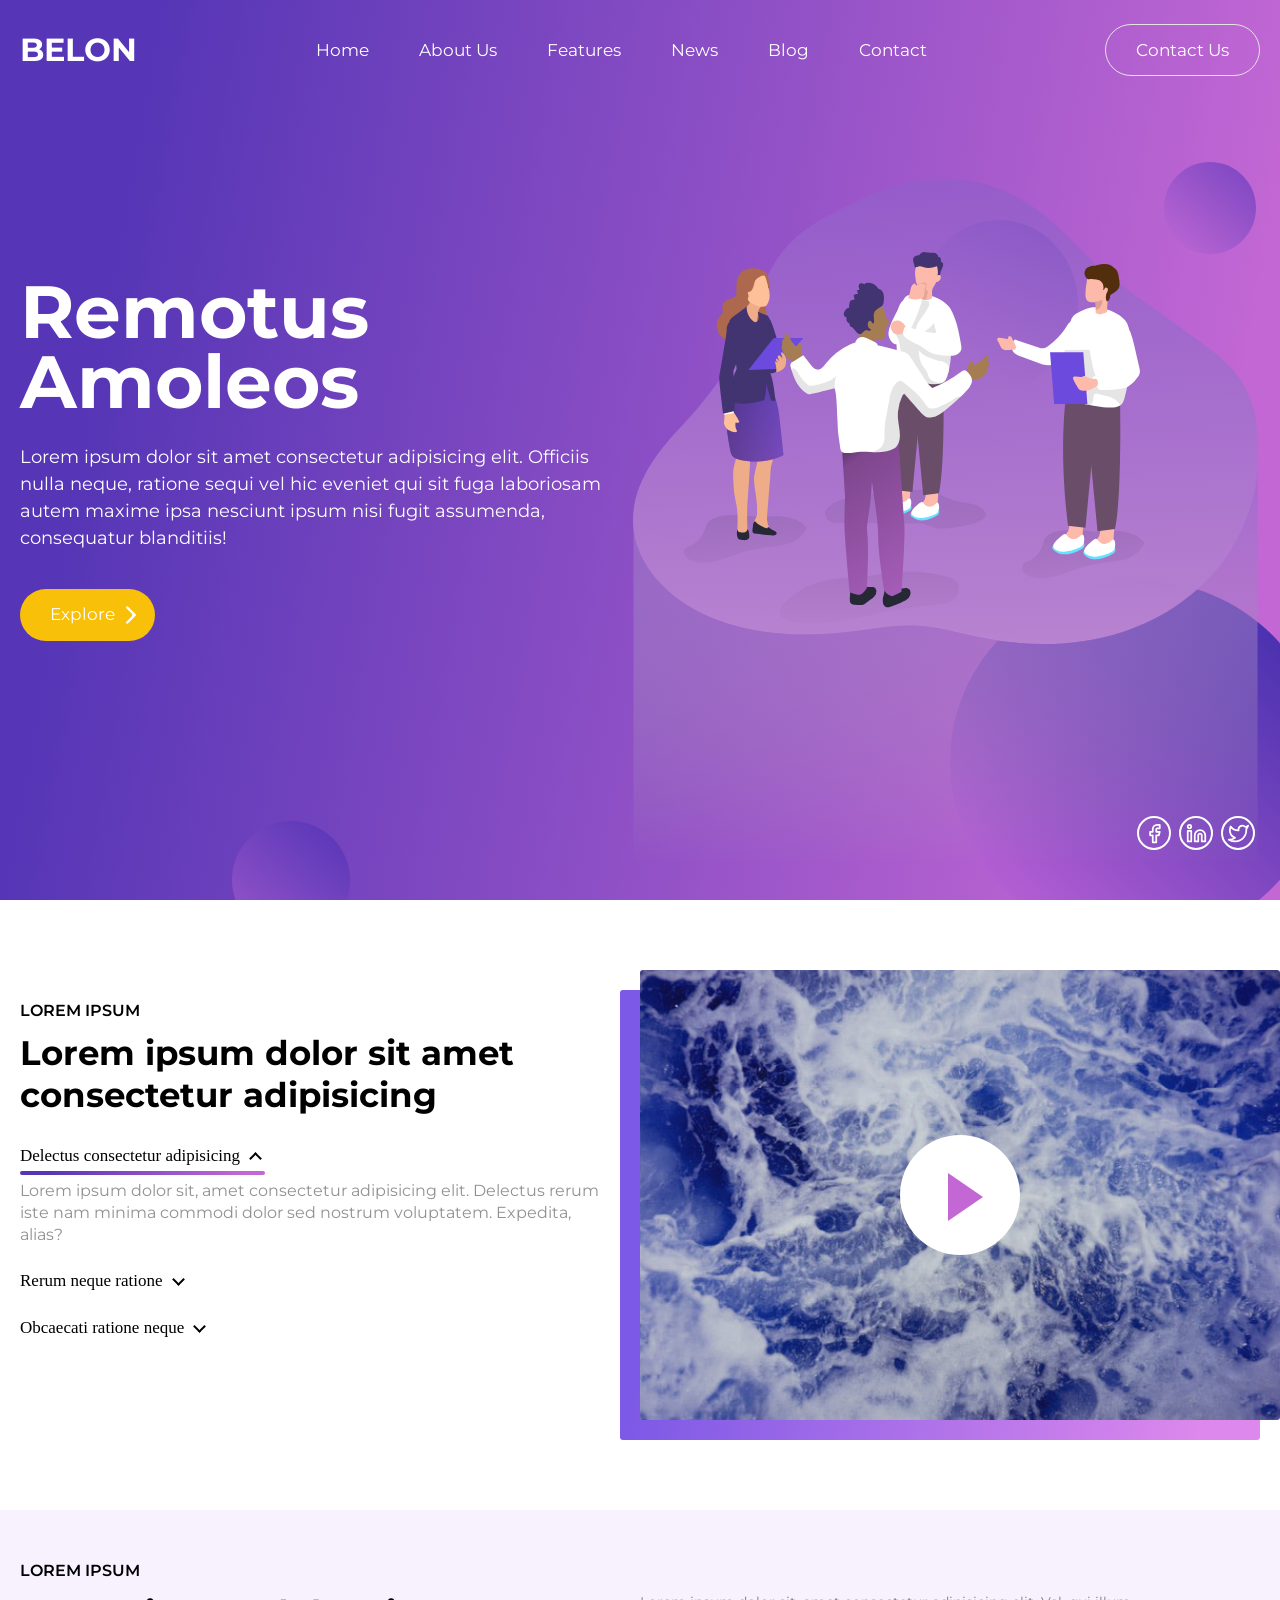
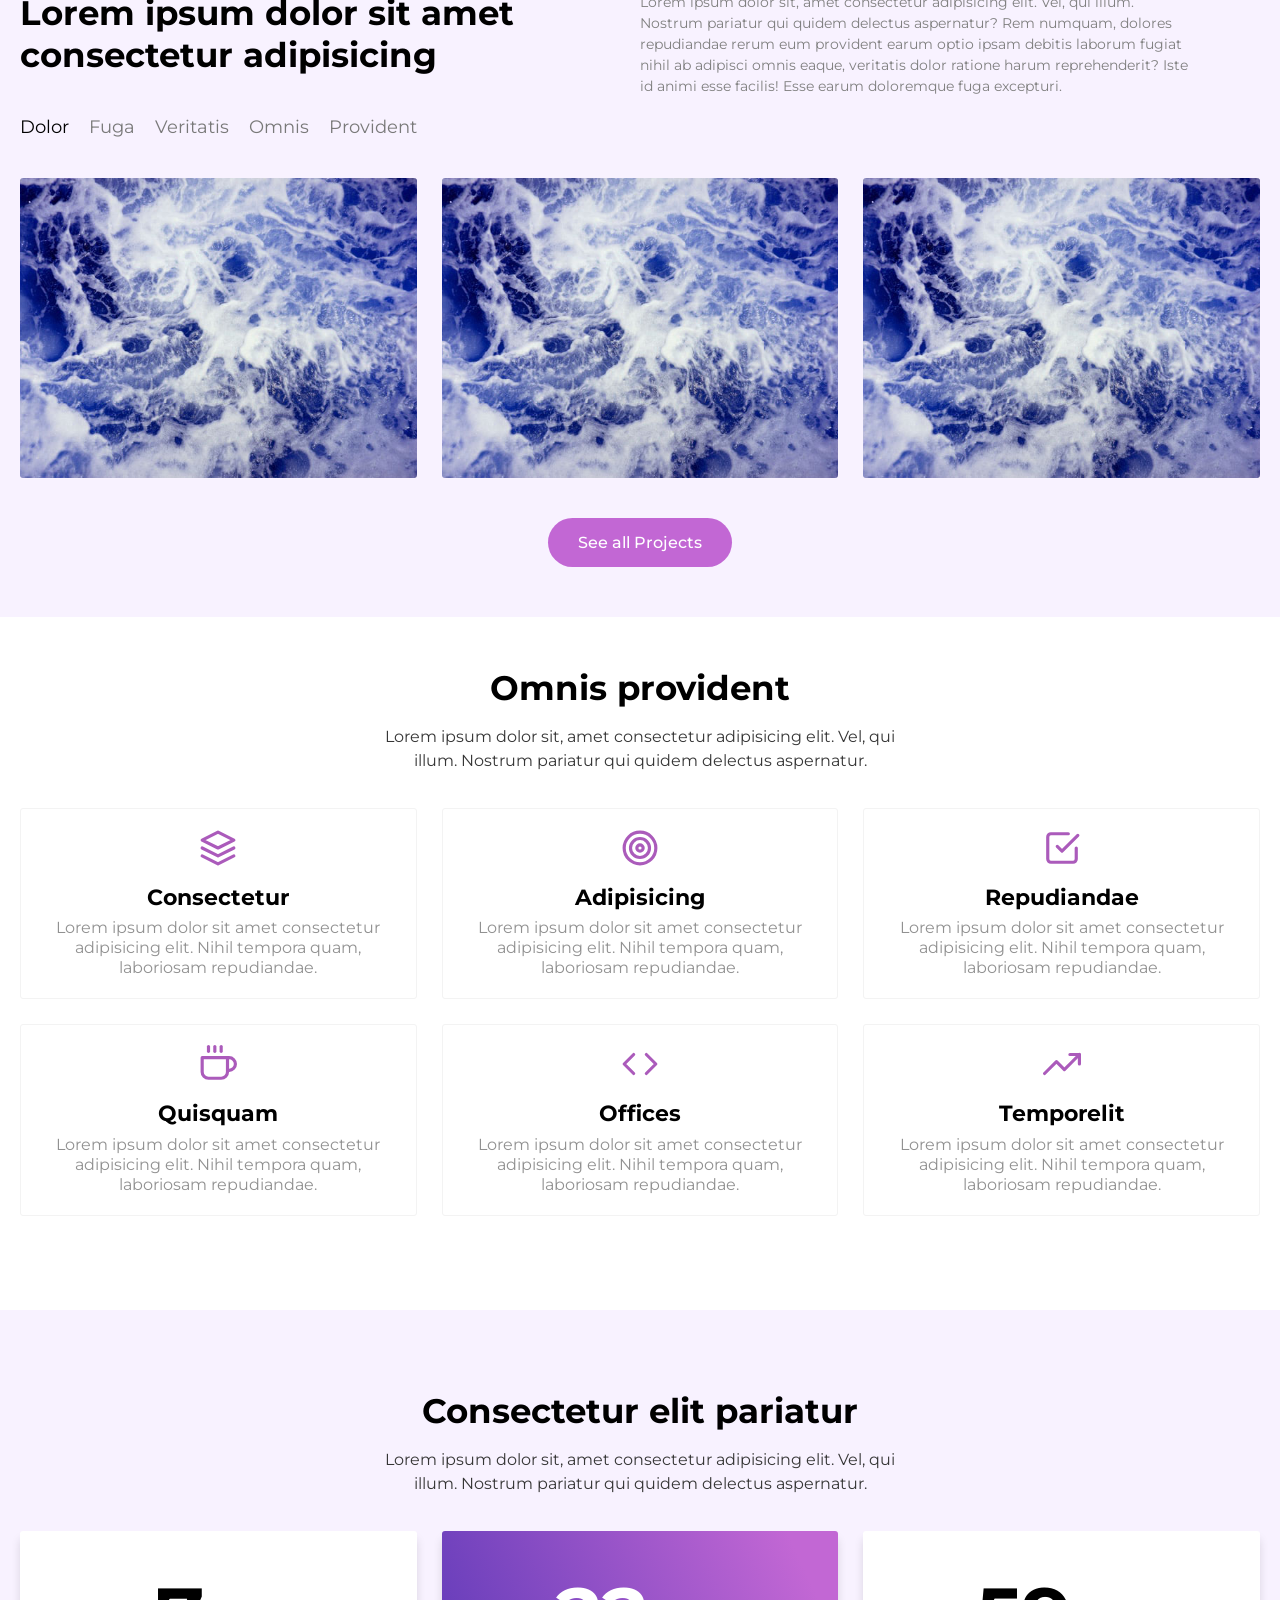
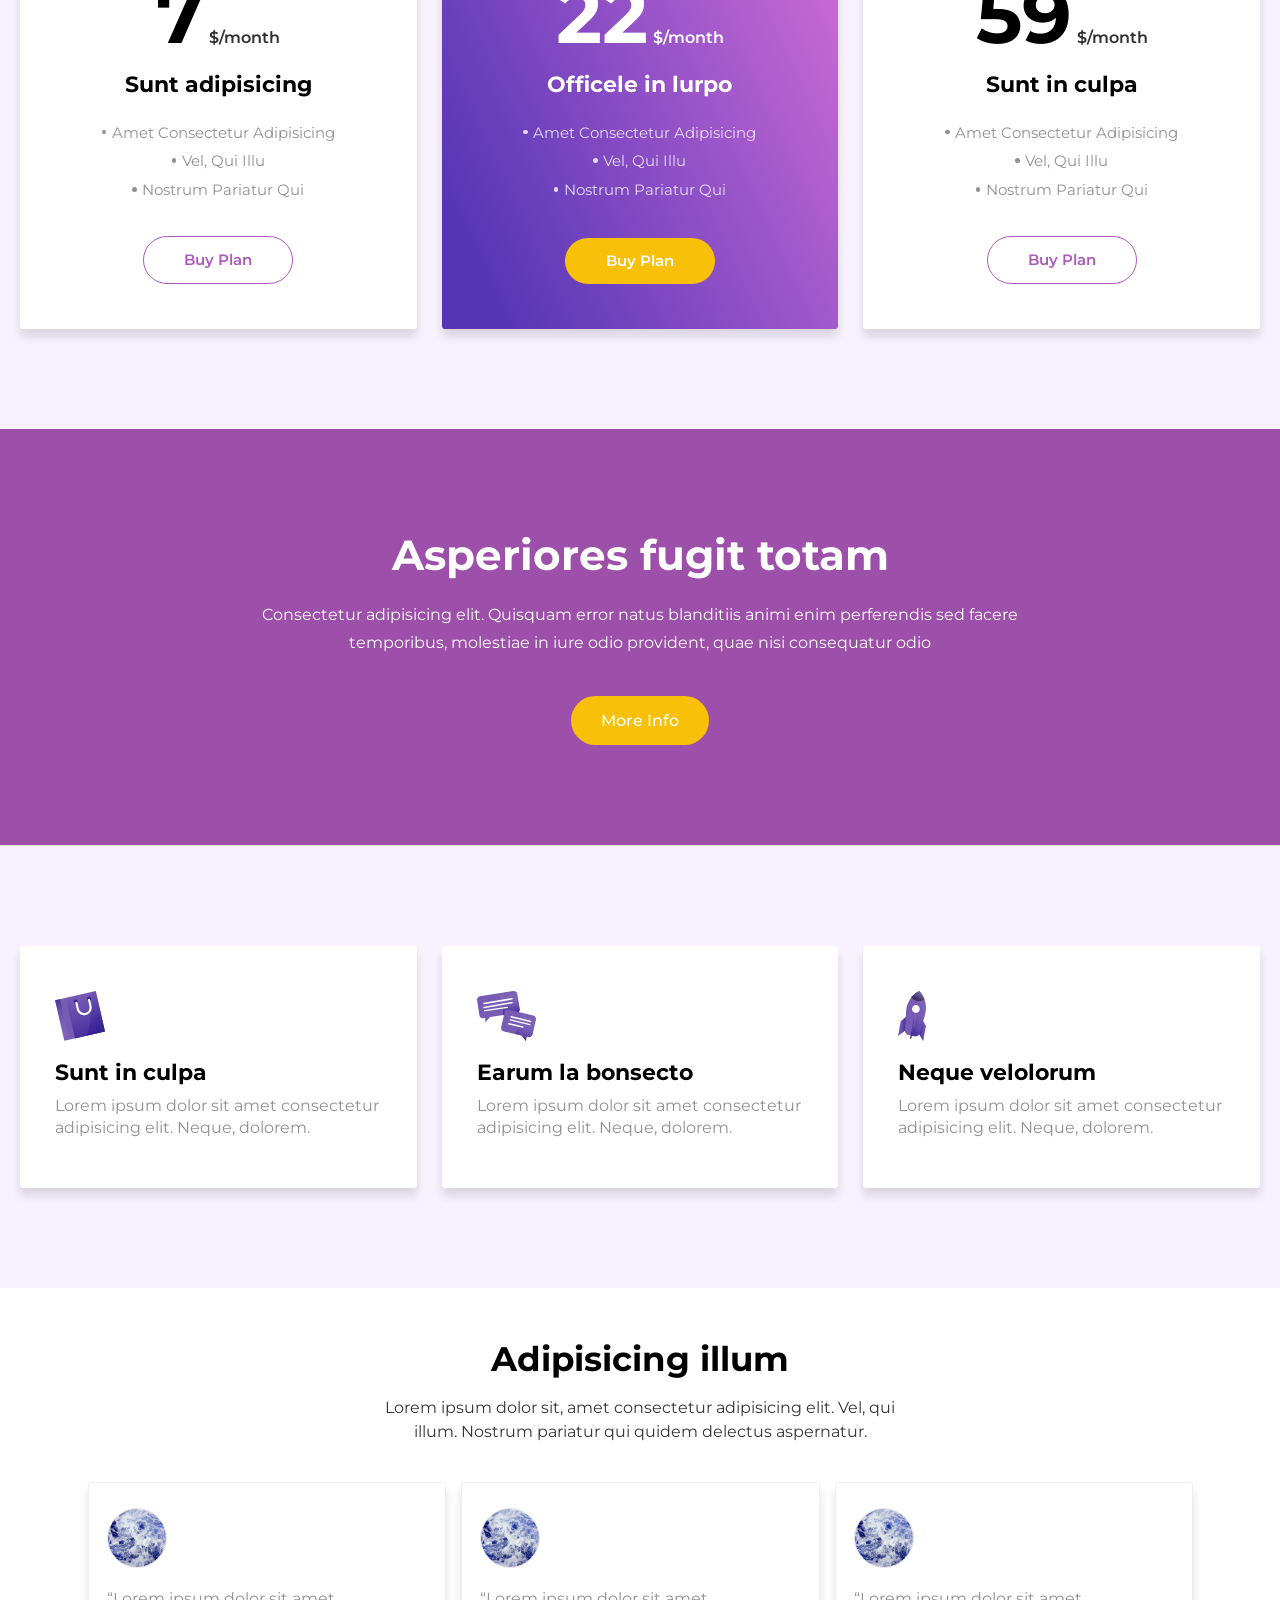
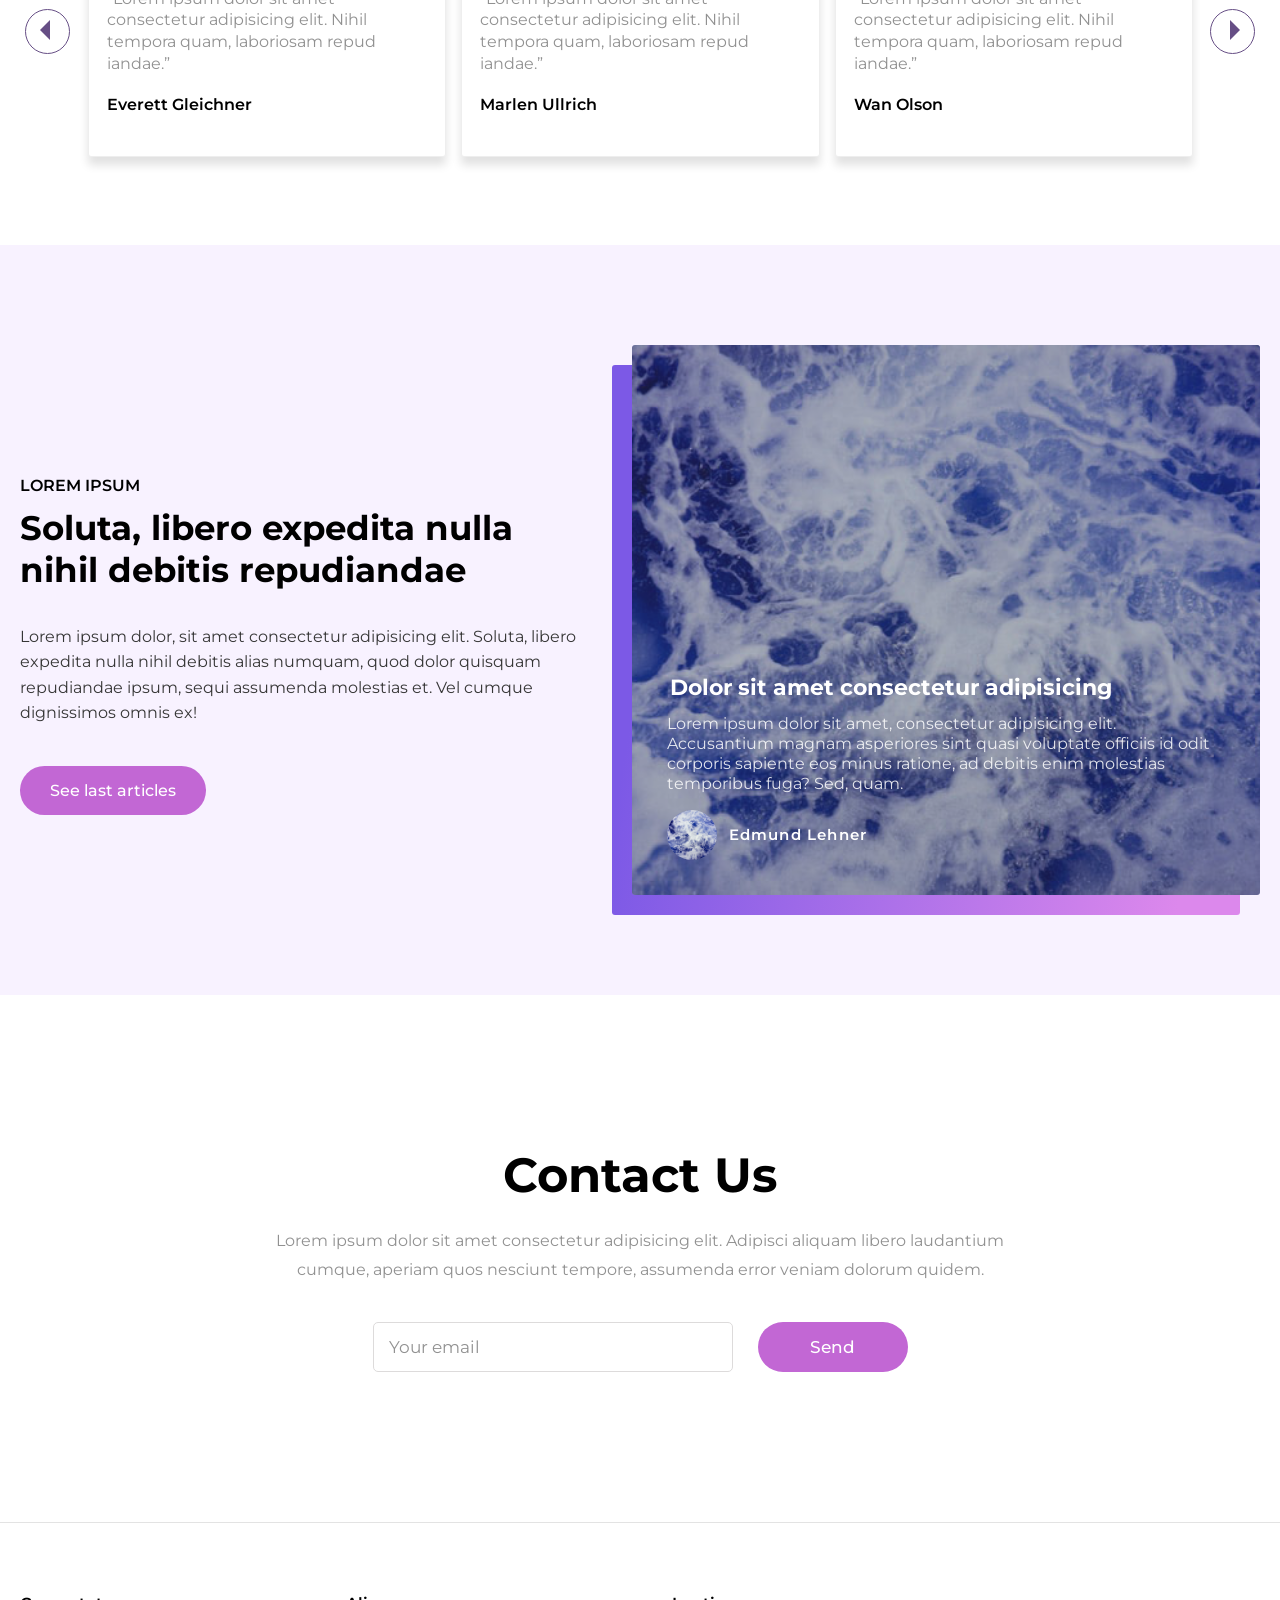
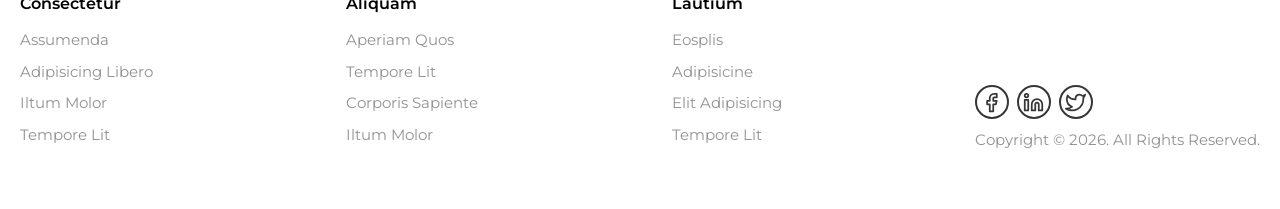
==== commit 067606f6: "Refactored some code" ====
--- a/index.html
+++ b/index.html
@@ -106,14 +106,14 @@
      <span class="pre_title">Lorem ipsum</span>
      <h2>Lorem ipsum dolor sit amet consectetur adipisicing</h2>
      <dl class="def-clickable" id="def_clickable">
-      <dt class="tt opened opened_line">Delectus consectetur adipisicing</dt>
+      <dt class="def_tt opened opened_line">Delectus consectetur adipisicing</dt>
       <dd>Lorem ipsum dolor sit, amet consectetur adipisicing elit. Delectus rerum iste nam minima commodi dolor sed
        nostrum voluptatem. Expedita, alias?</dd>
-      <dt class="tt">Rerum neque ratione</dt>
+      <dt class="def_tt">Rerum neque ratione</dt>
       <dd>Lorem ipsum dolor, sit amet consectetur adipisicing elit. Eligendi voluptate perferendis animi! Vitae quae
        tenetur dignissimos nostrum laudantium? Rerum neque ratione accusamus obcaecati quod labore, ab quam fuga sed
        voluptatibus!</dd>
-      <dt class="tt">Obcaecati ratione neque</dt>
+      <dt class="def_tt">Obcaecati ratione neque</dt>
       <dd>Lorem ipsum dolor sit amet consectetur adipisicing elit. Obcaecati, vitae? Voluptate veritatis asperiores eos
        qui. Optio dolor dolore quidem consequatur maiores quae necessitatibus adipisci voluptates, nemo nisi, eos
        eveniet eum delectus corporis doloremque quod nostrum.</dd>
@@ -186,7 +186,7 @@
       </div>
      </div>
 
-     <button class="btn btn_th_0 btn_allpr">See all Projects</button>
+     <button class="btn btn_th_0 btn_sz_1 btn_allpr">See all Projects</button>
     </div>
    </div>
   </section>
@@ -251,7 +251,7 @@
             <li>Vel, qui illu</li>
             <li>Nostrum pariatur qui</li>
           </ul>
-          <a href="#" class="btn btn_buypl">Buy Plan</a>
+          <a href="#" class="btn btn_buypl btn_sz_1">Buy Plan</a>
         </div>
 
         <div class="pb_block pb_block__styled">
@@ -262,7 +262,7 @@
             <li>Vel, qui illu</li>
             <li>Nostrum pariatur qui</li>
           </ul>
-          <a href="#" class="btn btn_buypl">Buy Plan</a>
+          <a href="#" class="btn btn_buypl btn_sz_1">Buy Plan</a>
         </div>
 
         <div class="pb_block">
@@ -273,7 +273,7 @@
             <li>Vel, qui illu</li>
             <li>Nostrum pariatur qui</li>
           </ul>
-            <a href="#" class="btn btn_buypl">Buy Plan</a>
+            <a href="#" class="btn btn_buypl btn_sz_1">Buy Plan</a>
         </div>
 
       </div>
@@ -289,7 +289,7 @@
           <p>Consectetur adipisicing elit. Quisquam error natus blanditiis animi enim perferendis
             sed facere temporibus, molestiae in iure odio provident, quae nisi consequatur odio
           </p>
-          <button class="btn btn_th_0 btn_trns" type="button">More Info</button>
+          <button class="btn btn_th_0 btn_sz_1 btn_trns" type="button">More Info</button>
         </div>
       </div>
     </div>
@@ -413,7 +413,7 @@
       <h2>Soluta, libero expedita nulla nihil debitis repudiandae</h2>
       <p>Lorem ipsum dolor, sit amet consectetur adipisicing elit. Soluta, libero expedita nulla nihil debitis alias
        numquam, quod dolor quisquam repudiandae ipsum, sequi assumenda molestias et. Vel cumque dignissimos omnis ex!</p>
-      <button class="btn btn_th_0" type="button">See last articles</button>
+      <button class="btn btn_th_0 btn_sz_1" type="button">See last articles</button>
      </div>
     
      <div class="lb_article rect_shadow">
@@ -454,7 +454,7 @@
     </div>
     <form class="ft_form" id="ft_form">
      <input type="text" name="email" placeholder="Your email" required>
-     <button class="btn btn_th_0 btn_hover" type="submit">Send</button>
+     <button class="btn btn_th_0 btn_sz_1 btn_hover" type="submit">Send</button>
     </form>
    </div>
   </div>
--- a/index.css
+++ b/index.css
@@ -45,6 +45,8 @@
  font-family: "Montserrat", sans-serif;
  line-height: 1.35em;
  font-size: 16px;
+ max-width: 100vw;
+ overflow-x: hidden;
 }
 
 button {
@@ -130,9 +132,12 @@
  user-select: none;
 }
 
+.btn_sz_1 {
+ padding: 15px 30px;
+}
+
 
 .btn_th_0 {
- padding: 15px 30px;
  font-size: 16px;
  font-weight: 500;
  color: #fff;
@@ -405,6 +410,7 @@
  text-decoration: none;
  color: #fff;
  font-size: 32px;
+ line-height: 32px;
  font-weight: 700;
 }
 
@@ -1849,12 +1855,14 @@
  .hd-info, .hd-image {
   height: calc(100vh - 160px);
   min-height: 500px;
-  max-height: 600px;
+  max-height: 550px;
 }
 
 .hd-blocks {
  min-height: auto;
 }
+
+
 }
 
 @media only screen and (max-width: 820px) {
@@ -1890,14 +1898,126 @@
 
 @media only screen and (max-width: 480px)  {
  .main-mob-nav a {
-  padding: 25px 2.7vw;
+  padding: 25px 20px;
+  font-size: 18px;
+ }
+
+ .hd-blocks {
+  flex-direction: column;
+  align-items: center;
+  margin-top: 10px;
+ }
+
+ .hd-info,
+ .hd-image {
+  flex: 0 0 auto;
+  width: 100%;
+  height: auto;
+  min-height: auto;
+  max-height: auto;
+ }
+
+ .hd-image {
+  height: 500px;
+  background-position: 50% 0%!important;
+  background-size: contain;
+ }
+
+ .hd-info {
+  margin: 0 0 15px;
+  
+ }
+
+ .btn_explore {
+  margin-bottom: 0;
+ }
+
+ .btn_sz_1 {
+  font-size: 19px;
+  padding: 17px 35px;
+ }
+
+ .btn_explore,
+ .btn_explore:hover {
+  font-size: 19px;
+  padding-top: 17px;
+  padding-bottom: 17px;
+ }
+
+ .hd-info h1 {
+  font-size: 63px;
+ }
+
+ .hd-info p {
+  font-size: 19px;
+  margin: 1.1em 0;
+ }
+
+ .hd-image .sc_icons {
+  width: 170px;
+  justify-content: space-between;
+  right: calc(50% - 85px);
+ }
+
+ .hd-image .sc_icons li {
+  margin-right: 0;
+ }
+
+ .sc_icons a {
+  width: 50px;
+  height: 50px;
+ }
+}
+
+@media only screen and (max-width: 380px)  {
+ .content_wrapper {
+  padding: 0 12px;
+ }
+
+ .main-mob-nav a {
+  padding: 22px 20px;
+ }
+
+ .hd-image {
+  height: 55vh;
+  max-height: 350px;
+  min-height: 300px;
+  background-size: 100% auto;
+ }
+
+ .hd-info h1 {
+  font-size: 53px;
+ }
+
+ .hd-info p {
+  font-size: 17px;
+  line-height: 1.5em;
+  margin: 1em 0;
+ }
+
+ .btn_sz_1 {
+  font-size: 17px;
+  padding: 14px 35px;
+ }
+
+ .btn_explore,
+ .btn_explore:hover {
+  font-size: 17px;
+  padding-top: 14px;
+  padding-bottom: 14px;
+  margin-top: 0;
+ }
+
+ .main-mob-nav ul {
+  padding: 0;
  }
 }
 
 @media only screen and (max-height: 920px) {
-.main-mob-nav {
- height: 100vh;
- opacity: 0;
- transition: top 0s linear 0.25s, opacity 0.35s ease 0.1s;
-}
+ .main-mob-nav {
+  height: 100vh;
+  opacity: 0;
+  transition: top 0s linear 0.25s, opacity 0.35s ease 0.1s;
+ }
+
 }
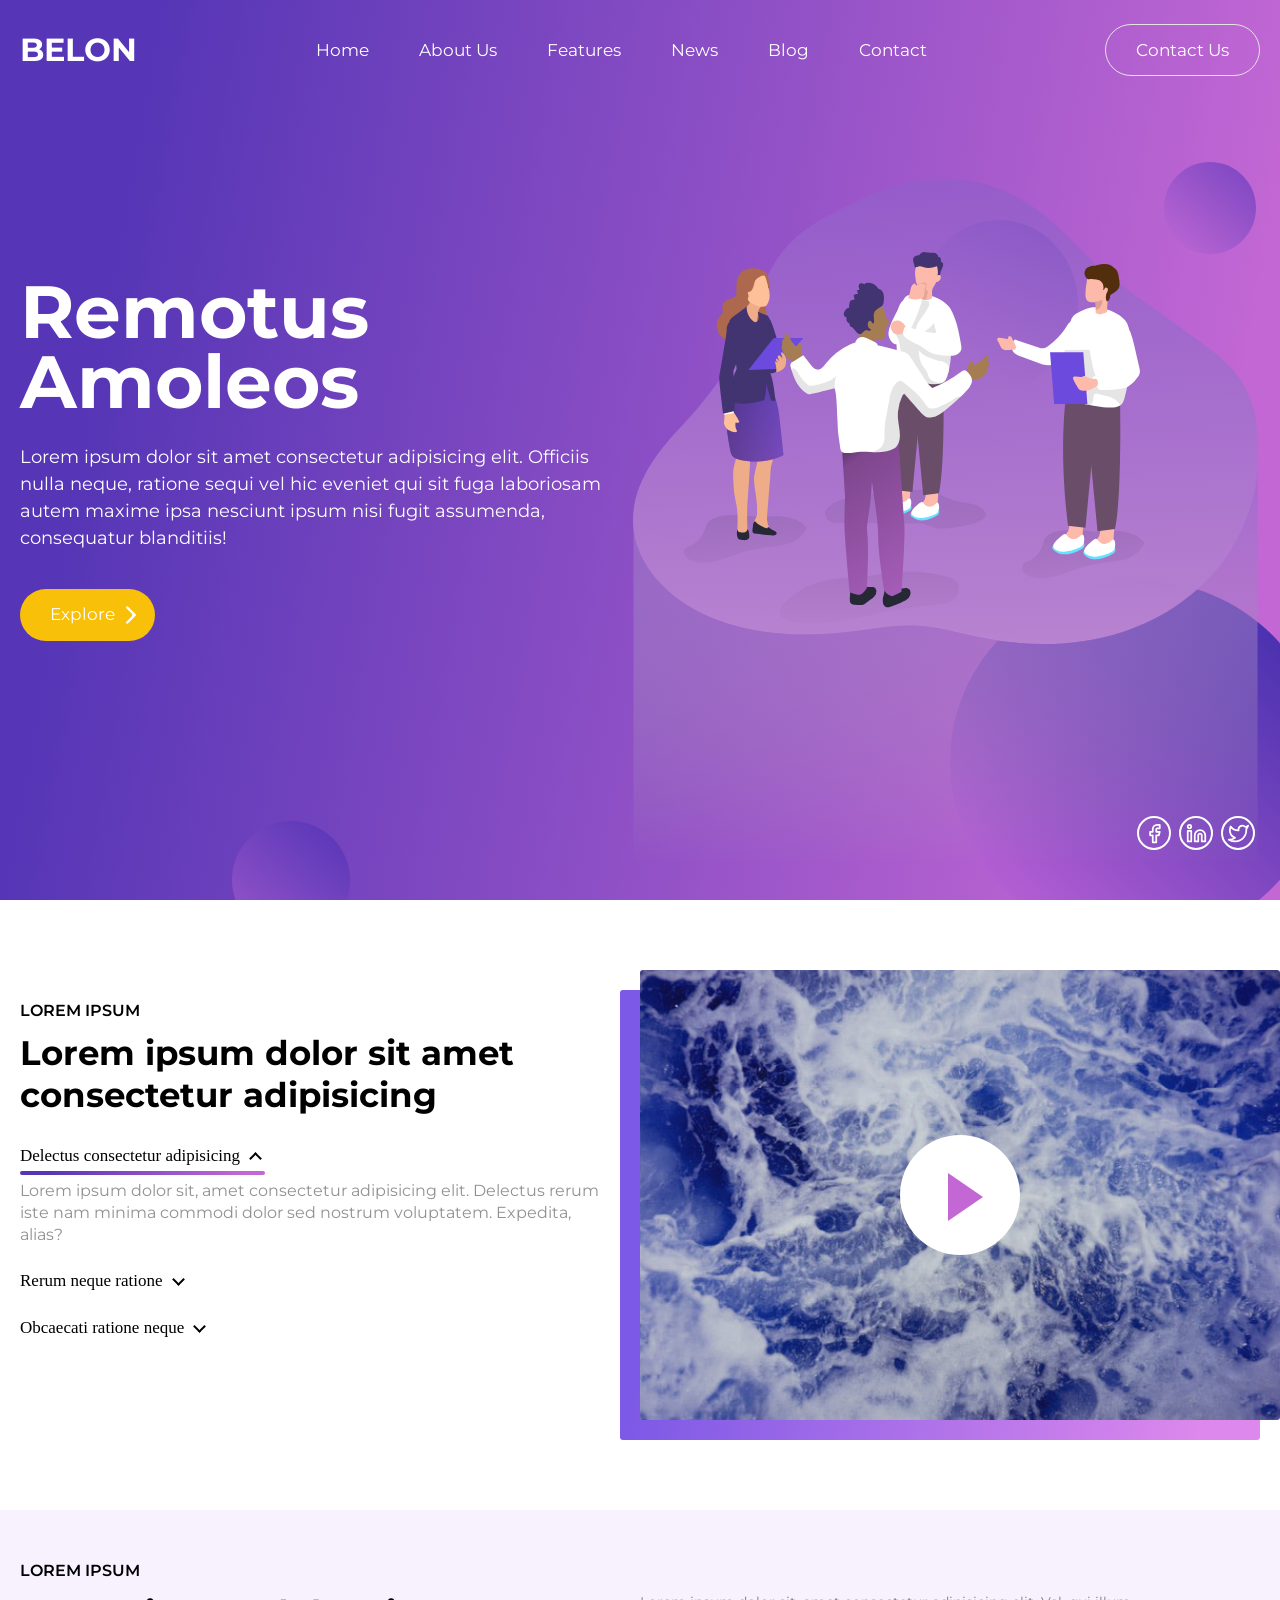
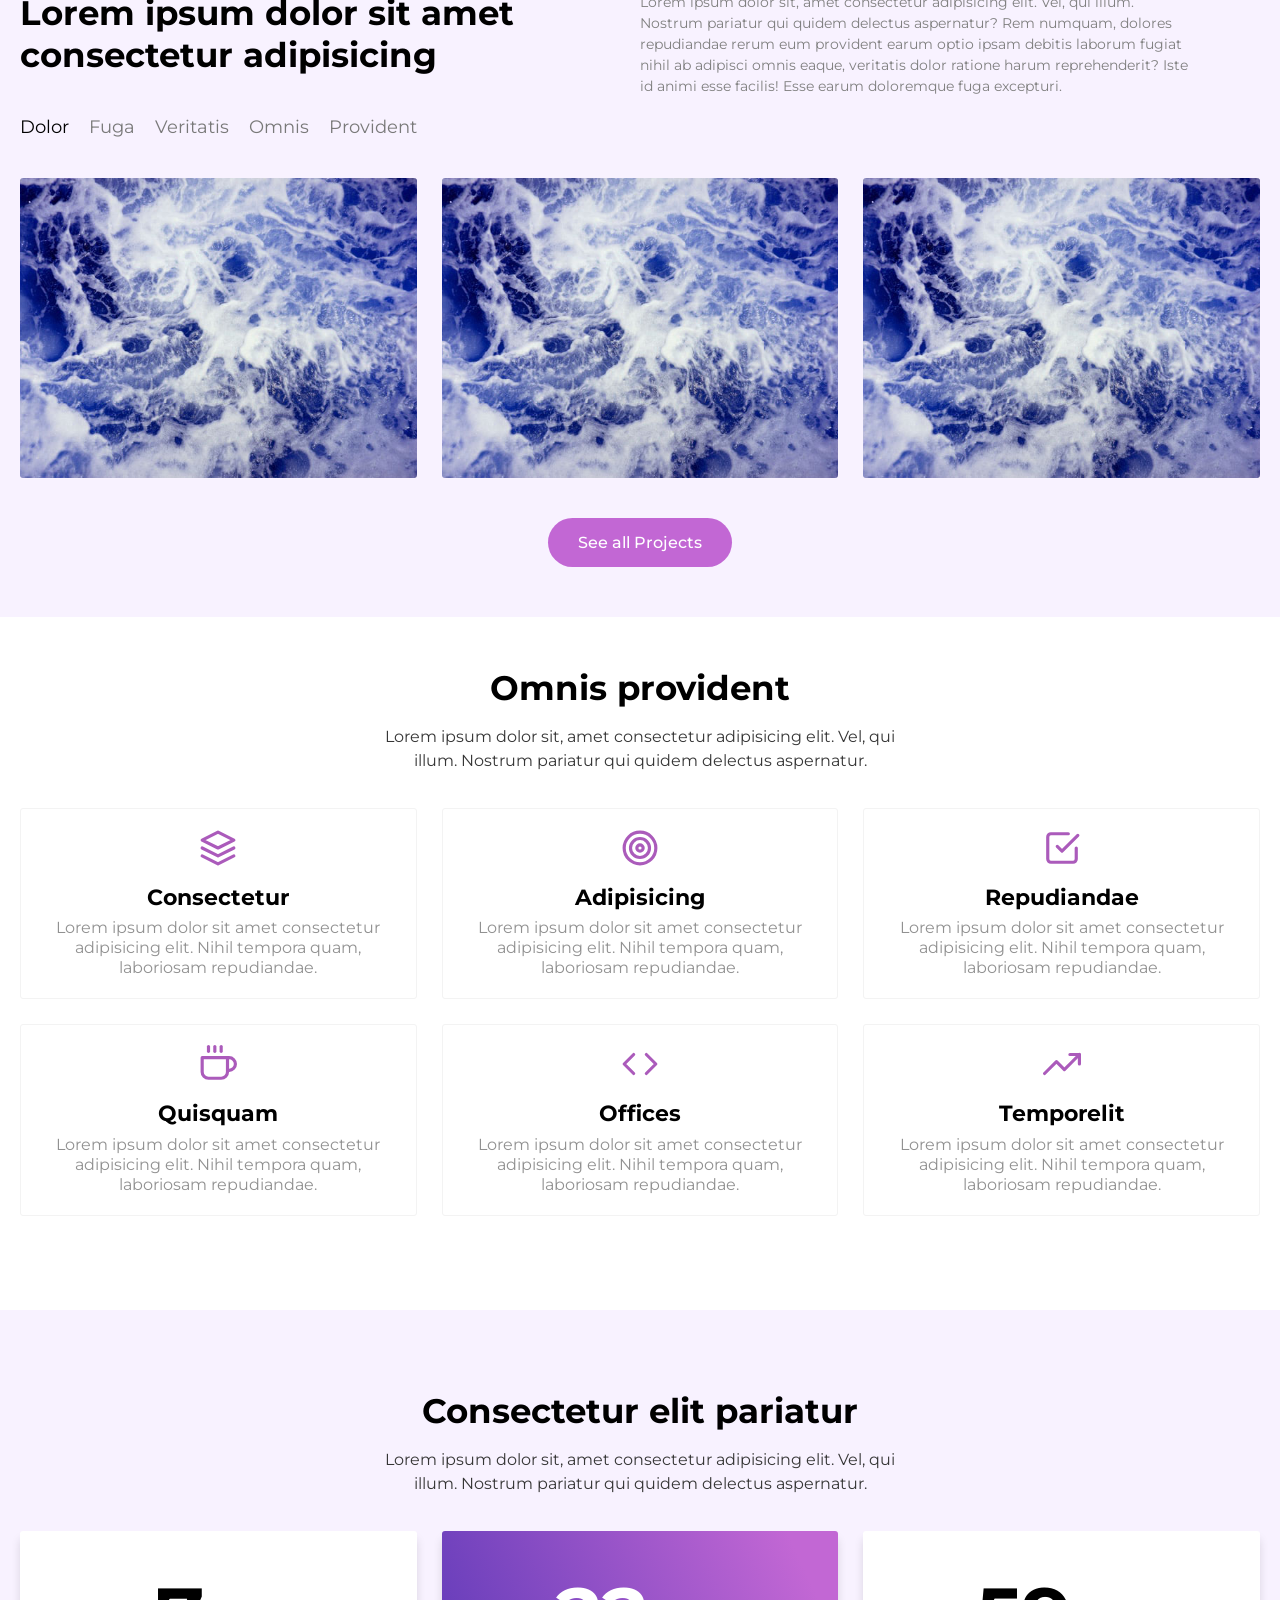
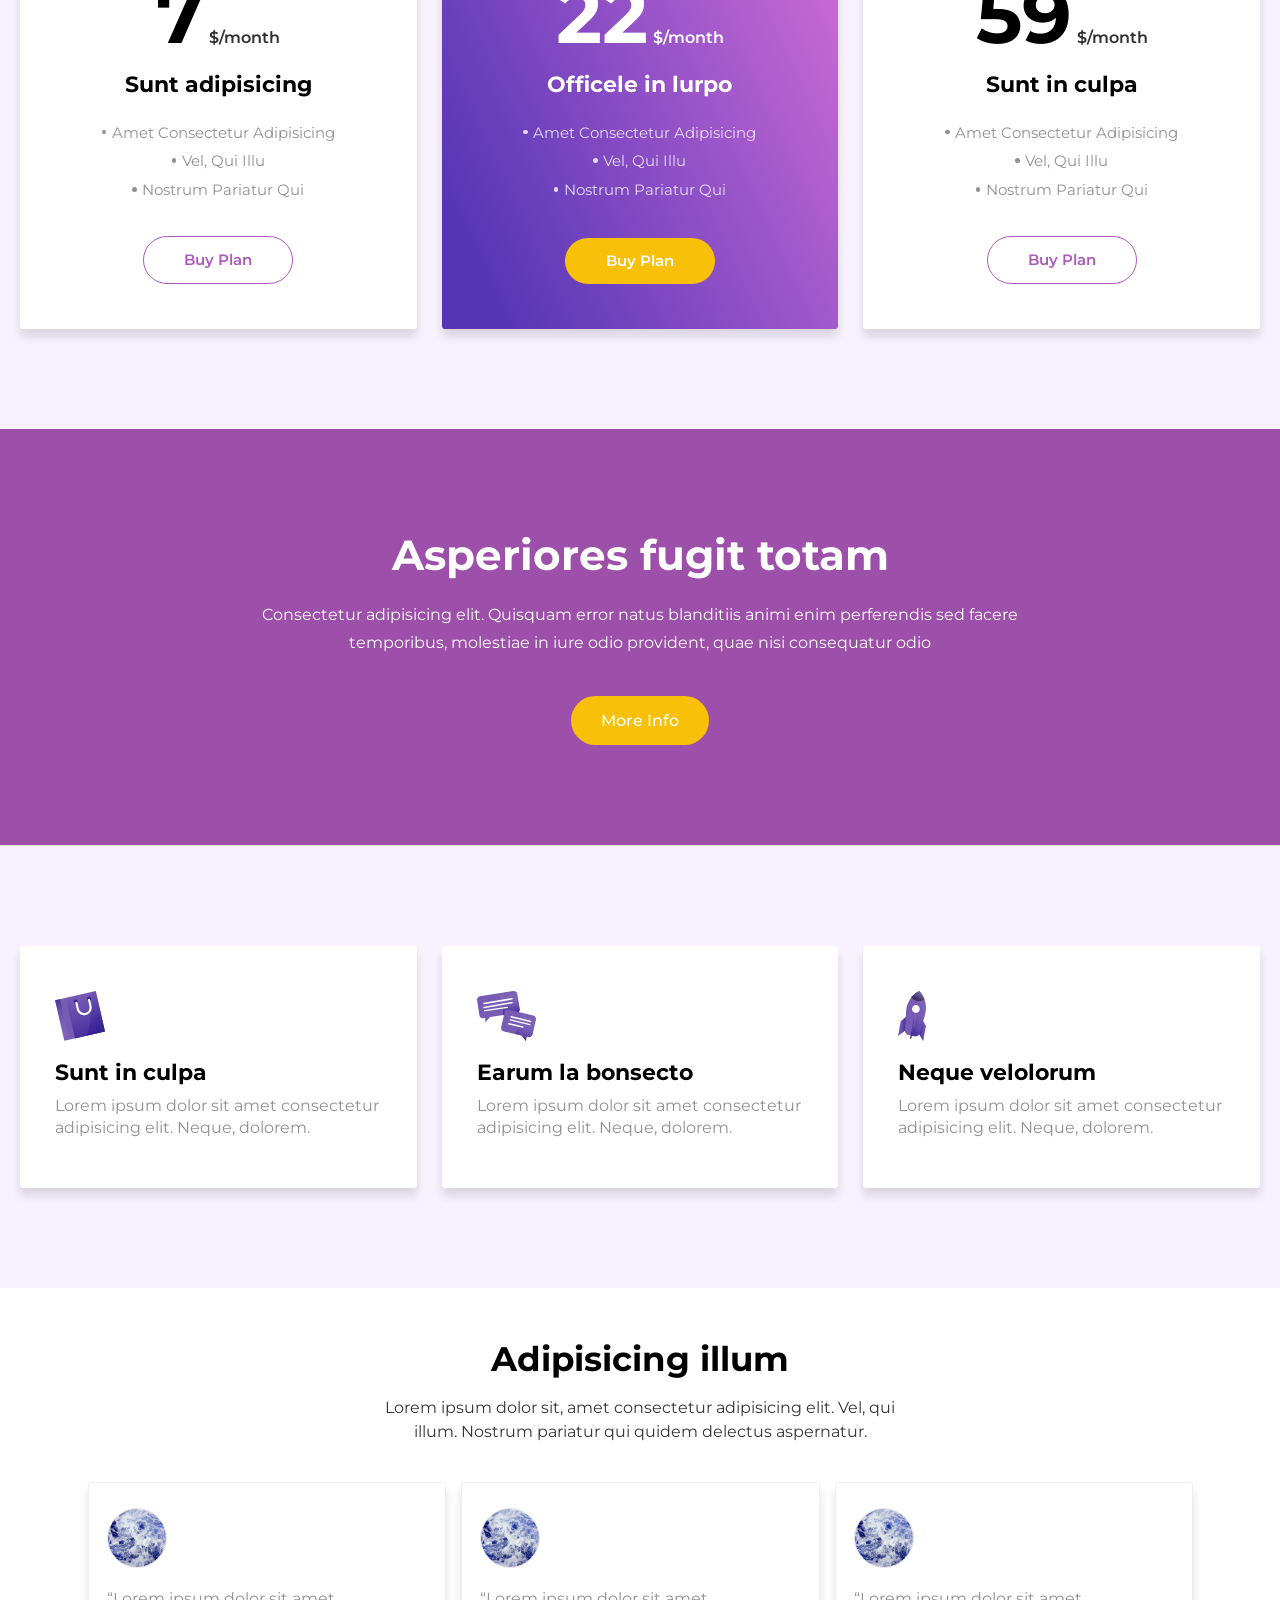
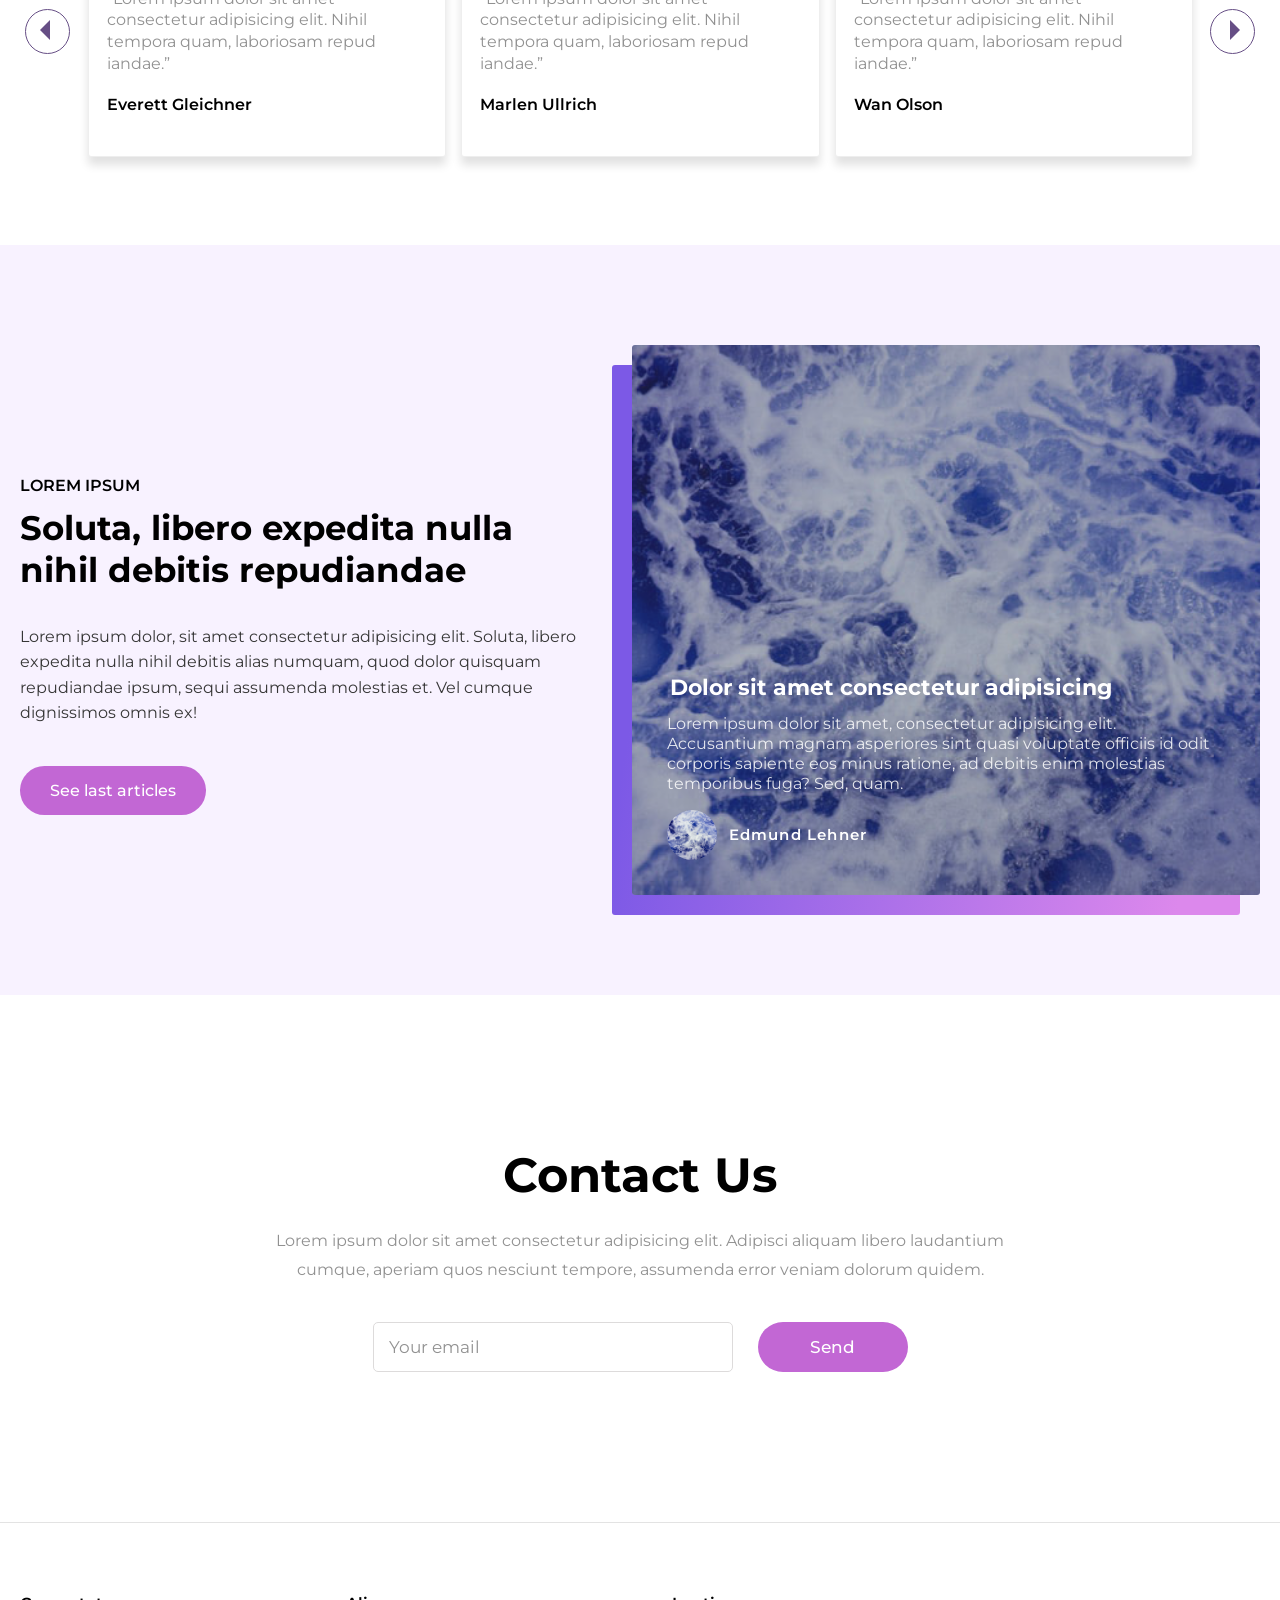
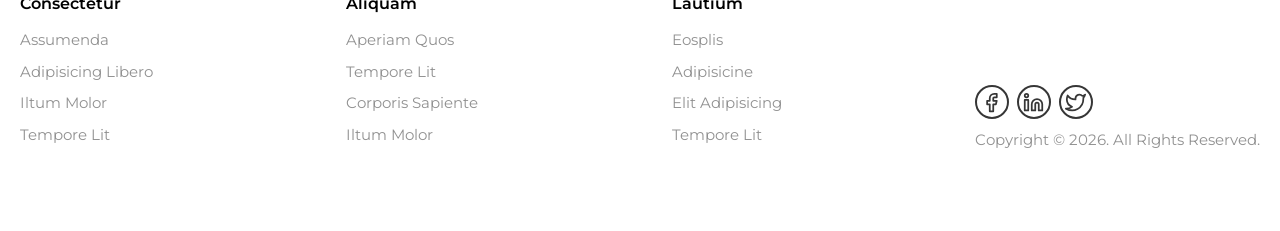
==== commit 0e3f60ec: "Finish header mob. version vp styles" ====
--- a/index.html
+++ b/index.html
@@ -60,6 +60,9 @@
      <a href="#" class="btn btn_explore">Explore <span></span></a>
     </div>
     <div class="hd-image" id="hd_img">
+      <div class="hd-image_tablet">
+        <img src="./img/hd_bg_tablet.svg" alt="Header img">
+      </div>
      <nav>
         <ul class="sc_icons">
           <li class="fb"><a href="#">
--- a/index.css
+++ b/index.css
@@ -38,6 +38,7 @@
  --main-gradient_4: linear-gradient( 65deg,  #7c59e6 11.2%, #dc88ec 91.2% );
 }
 
+
 body,
 html {
  margin: 0;
@@ -45,8 +46,6 @@
  font-family: "Montserrat", sans-serif;
  line-height: 1.35em;
  font-size: 16px;
- max-width: 100vw;
- overflow-x: hidden;
 }
 
 button {
@@ -179,6 +178,10 @@
  right: 5px;
 }
 
+.hd-image .hd-image_tablet {
+ display: none;
+}
+
 /* Soc. icons styles */
 
 ul.sc_icons {
@@ -650,7 +653,6 @@
  flex: 0 0 52%;
  width: 52%;
  min-height: 685px;
- aspect-ratio: 9/16;
  position: relative;
  background: url('./img/hd_bg.svg') 90% 85% no-repeat;
  background-size: 97% auto;
@@ -1132,7 +1134,7 @@
  box-shadow: var( --shadow-main_3);
  border: 1px solid #eee;
  background-color: #fff;
- transition: var(--main-anim);
+ transition: transform var(--main-anim);
  border-radius: var(--main-small-br-radius);
 }
 
@@ -1754,6 +1756,13 @@
 
 /**** Media queries ****/
 
+@media only screen and (min-width: 480px) and (max-width: 1260px) {
+ .hd-image {
+  min-height: 540px;
+  background-position-y: 55%!important;
+ }
+}
+
 @media only screen and (min-width: 480px) and (max-width: 1100px) {
  .hd-navbar {
   padding: 8px 0;
@@ -1785,13 +1794,8 @@
 
  .hd-image {
   min-height: 540px;
-  background: url('./img/hd_bg_tablet.svg') 90% 80% no-repeat;
-  background-size: 97% auto;
- }
-
-
-
-
+  background-position-y: 60%!important;
+ }
 
  .btn_contact {
   padding: 12px 20px;
@@ -1806,10 +1810,6 @@
 
 
 @media only screen and (min-width: 480px) and (max-width: 920px) {
- .hd-image {
-  background-position-y: 50%!important;
- }
-
  .main-header .anim_bg .block_1 {
   background-size: 100px auto;
  }
@@ -1825,7 +1825,6 @@
  .main-header .anim_bg .block_4 {
   background-size: 300px auto;
  }
-
 }
 
 
@@ -1842,10 +1841,6 @@
 
  .hd-blocks {
   margin-top: 0;
- }
-
- .hd-image {
- min-height: 470px;
  }
 
  .hd-info {
@@ -1858,12 +1853,30 @@
   max-height: 550px;
 }
 
+.hd-image .hd-image_tablet {
+ margin-bottom: 5vh;
+}
+
 .hd-blocks {
  min-height: auto;
 }
-
-
-}
+}
+
+@media only screen and (max-width: 920px) {
+ .hd-image {
+  display: flex;
+  justify-content: center;
+  align-items: center;
+  background: none;
+  background-position: 0% 0%!important;
+ }
+
+ .hd-image .hd-image_tablet {
+  flex: 1;
+  display: block;
+ }
+}
+
 
 @media only screen and (max-width: 820px) {
  .desktop_menu_el {
@@ -1896,40 +1909,56 @@
  }
 }
 
+@media only screen and (max-width: 760px) {
+ .hd-blocks {
+  flex-direction: column;
+  align-items: stretch;
+  margin-top: 10px;
+ }
+
+ .hd-info,
+ .hd-image,
+ .hd-image_tablet {
+  flex: 1;
+  width: 100%;
+  height: unset;
+  min-height: unset;
+  max-height: unset;
+ }
+
+ .hd-image_tablet {
+  padding: 0 3vw;
+ }
+
+ .hd-image .sc_icons {
+  right: calc(3vw + 5px);
+ }
+
+ .hd-info {
+  padding: 30px 0;
+ }
+
+ .btn_explore {
+  margin-bottom: 0;
+ }
+}
+
 @media only screen and (max-width: 480px)  {
+ .hd-blocks {
+  margin-top: 0;
+ }
  .main-mob-nav a {
   padding: 25px 20px;
   font-size: 18px;
  }
 
- .hd-blocks {
-  flex-direction: column;
-  align-items: center;
-  margin-top: 10px;
- }
-
- .hd-info,
- .hd-image {
-  flex: 0 0 auto;
-  width: 100%;
-  height: auto;
-  min-height: auto;
-  max-height: auto;
- }
-
- .hd-image {
-  height: 500px;
-  background-position: 50% 0%!important;
-  background-size: contain;
+ .hd-image_tablet {
+  padding: 0;
  }
 
  .hd-info {
-  margin: 0 0 15px;
-  
- }
-
- .btn_explore {
-  margin-bottom: 0;
+  padding: 20px 0;
+  margin: 0;
  }
 
  .btn_sz_1 {
@@ -1949,7 +1978,7 @@
  }
 
  .hd-info p {
-  font-size: 19px;
+  font-size: 17px;
   margin: 1.1em 0;
  }
 
@@ -1967,13 +1996,20 @@
   width: 50px;
   height: 50px;
  }
+
+ .main-header .anim_bg .block_4 {
+  background-size: 160px auto;
+  background-position: 110% 105%!important;
+}
+}
+
+@media only screen and (max-width: 440px)  {
+ .content_wrapper {
+  padding: 0 15px;
+ }
 }
 
 @media only screen and (max-width: 380px)  {
- .content_wrapper {
-  padding: 0 12px;
- }
-
  .main-mob-nav a {
   padding: 22px 20px;
  }
@@ -1982,7 +2018,6 @@
   height: 55vh;
   max-height: 350px;
   min-height: 300px;
-  background-size: 100% auto;
  }
 
  .hd-info h1 {
@@ -2013,11 +2048,11 @@
  }
 }
 
-@media only screen and (max-height: 920px) {
- .main-mob-nav {
-  height: 100vh;
-  opacity: 0;
-  transition: top 0s linear 0.25s, opacity 0.35s ease 0.1s;
- }
-
-}+@media only screen and (max-width: 330px)  {
+ .hd-info {
+  padding: 5px 0;
+ }
+ .hd-info p {
+  font-size: 16px;
+ }
+}
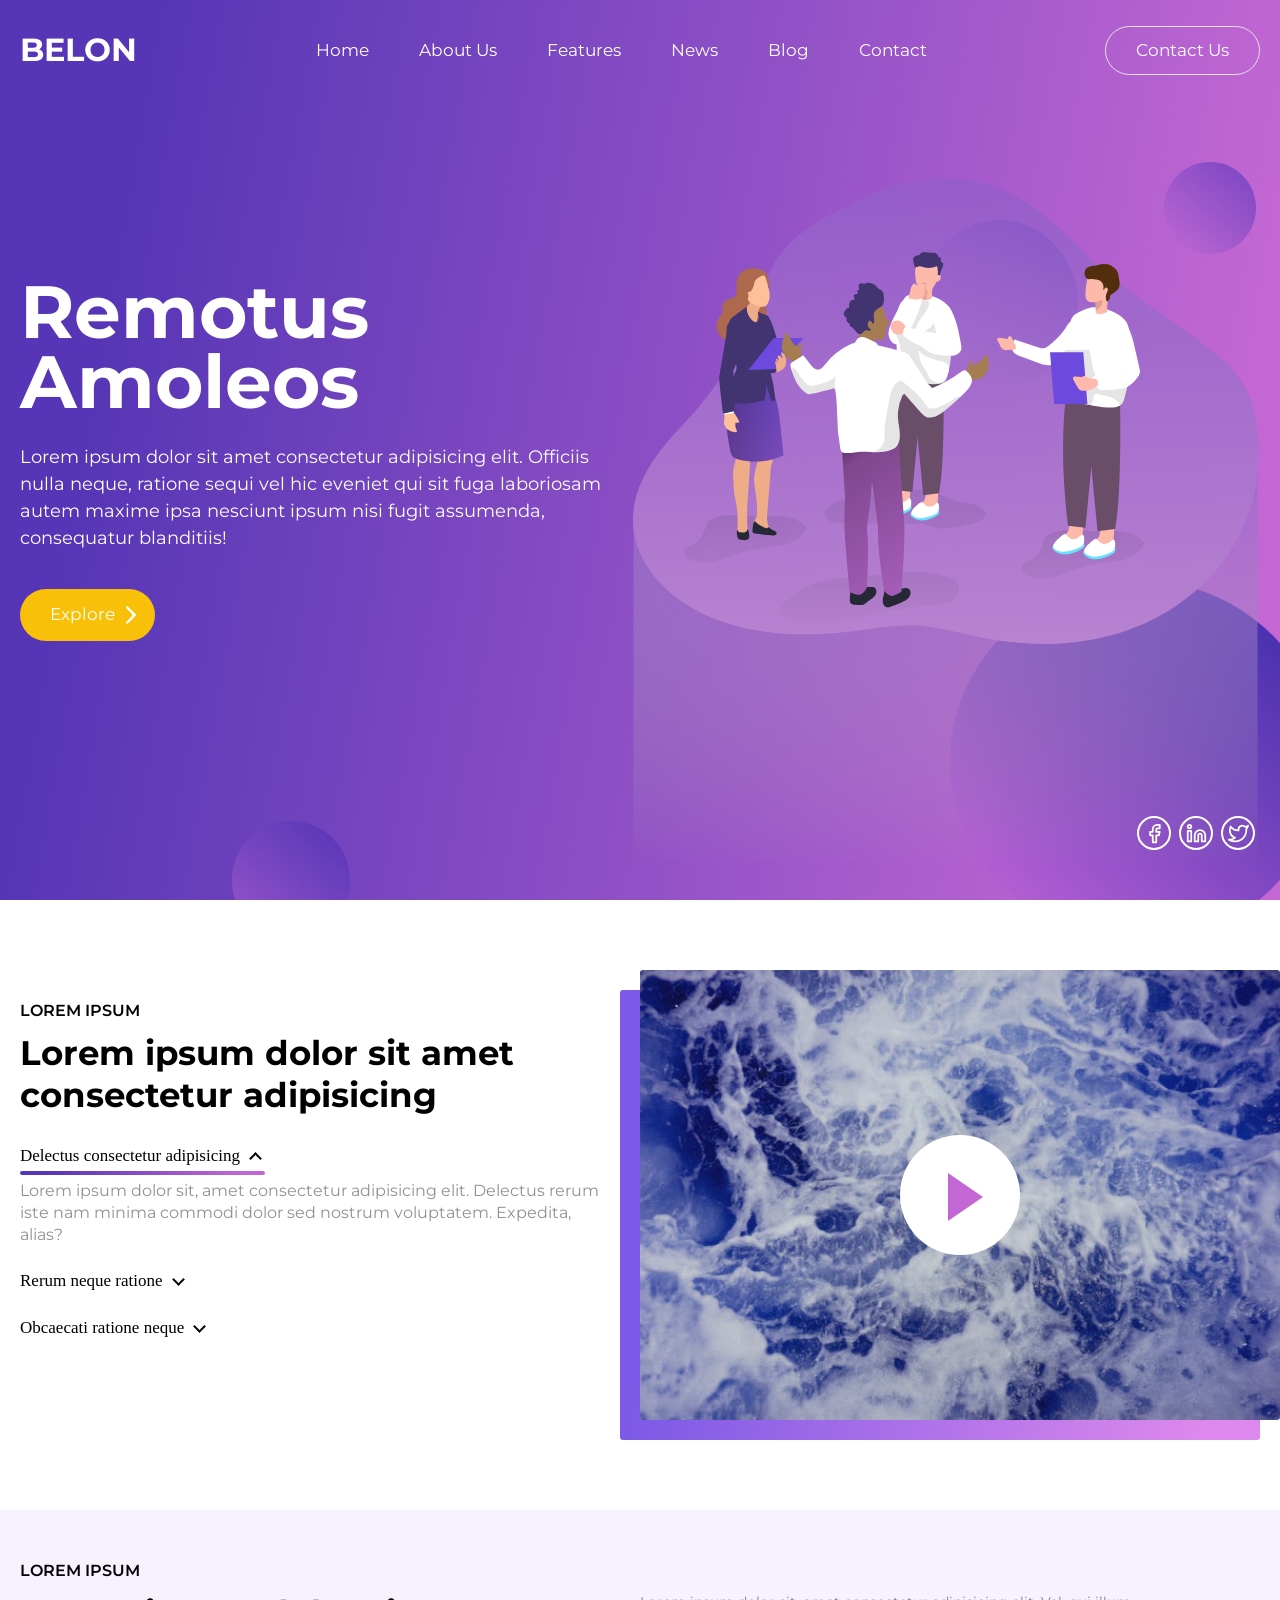
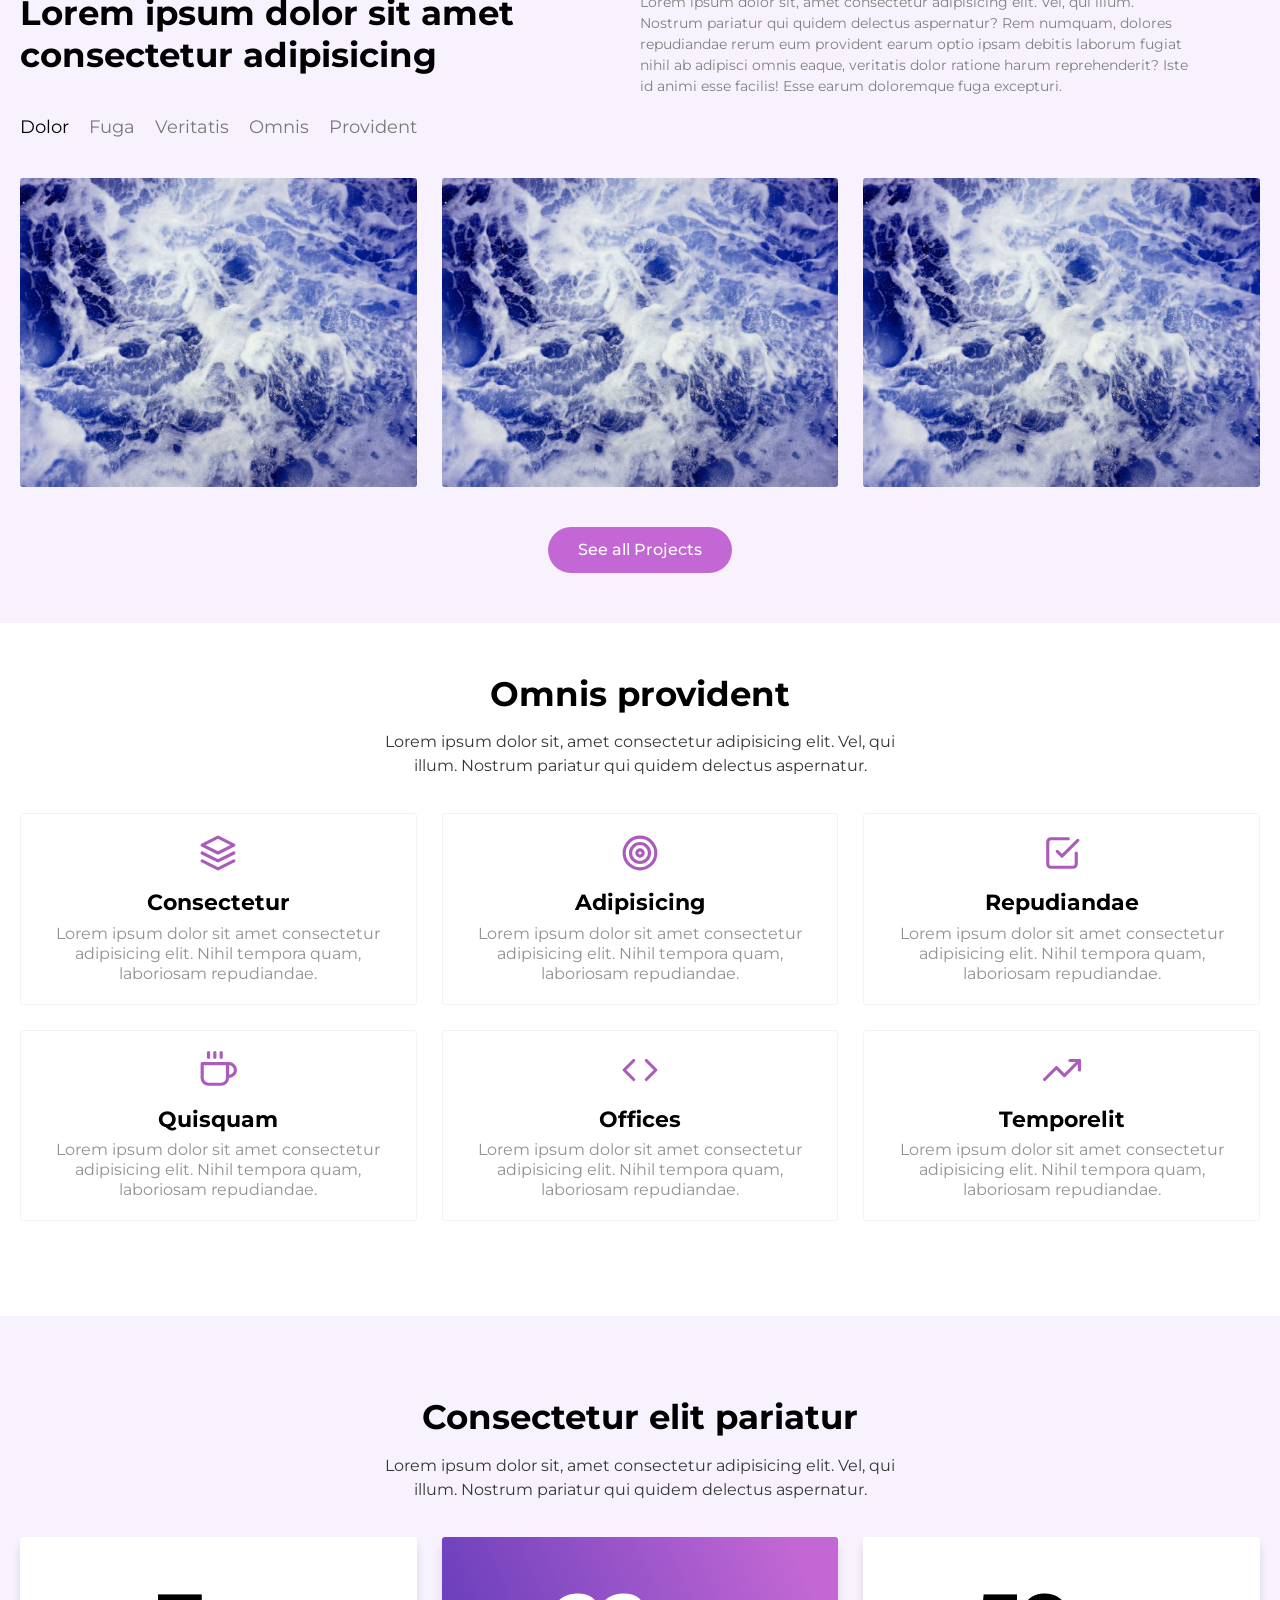
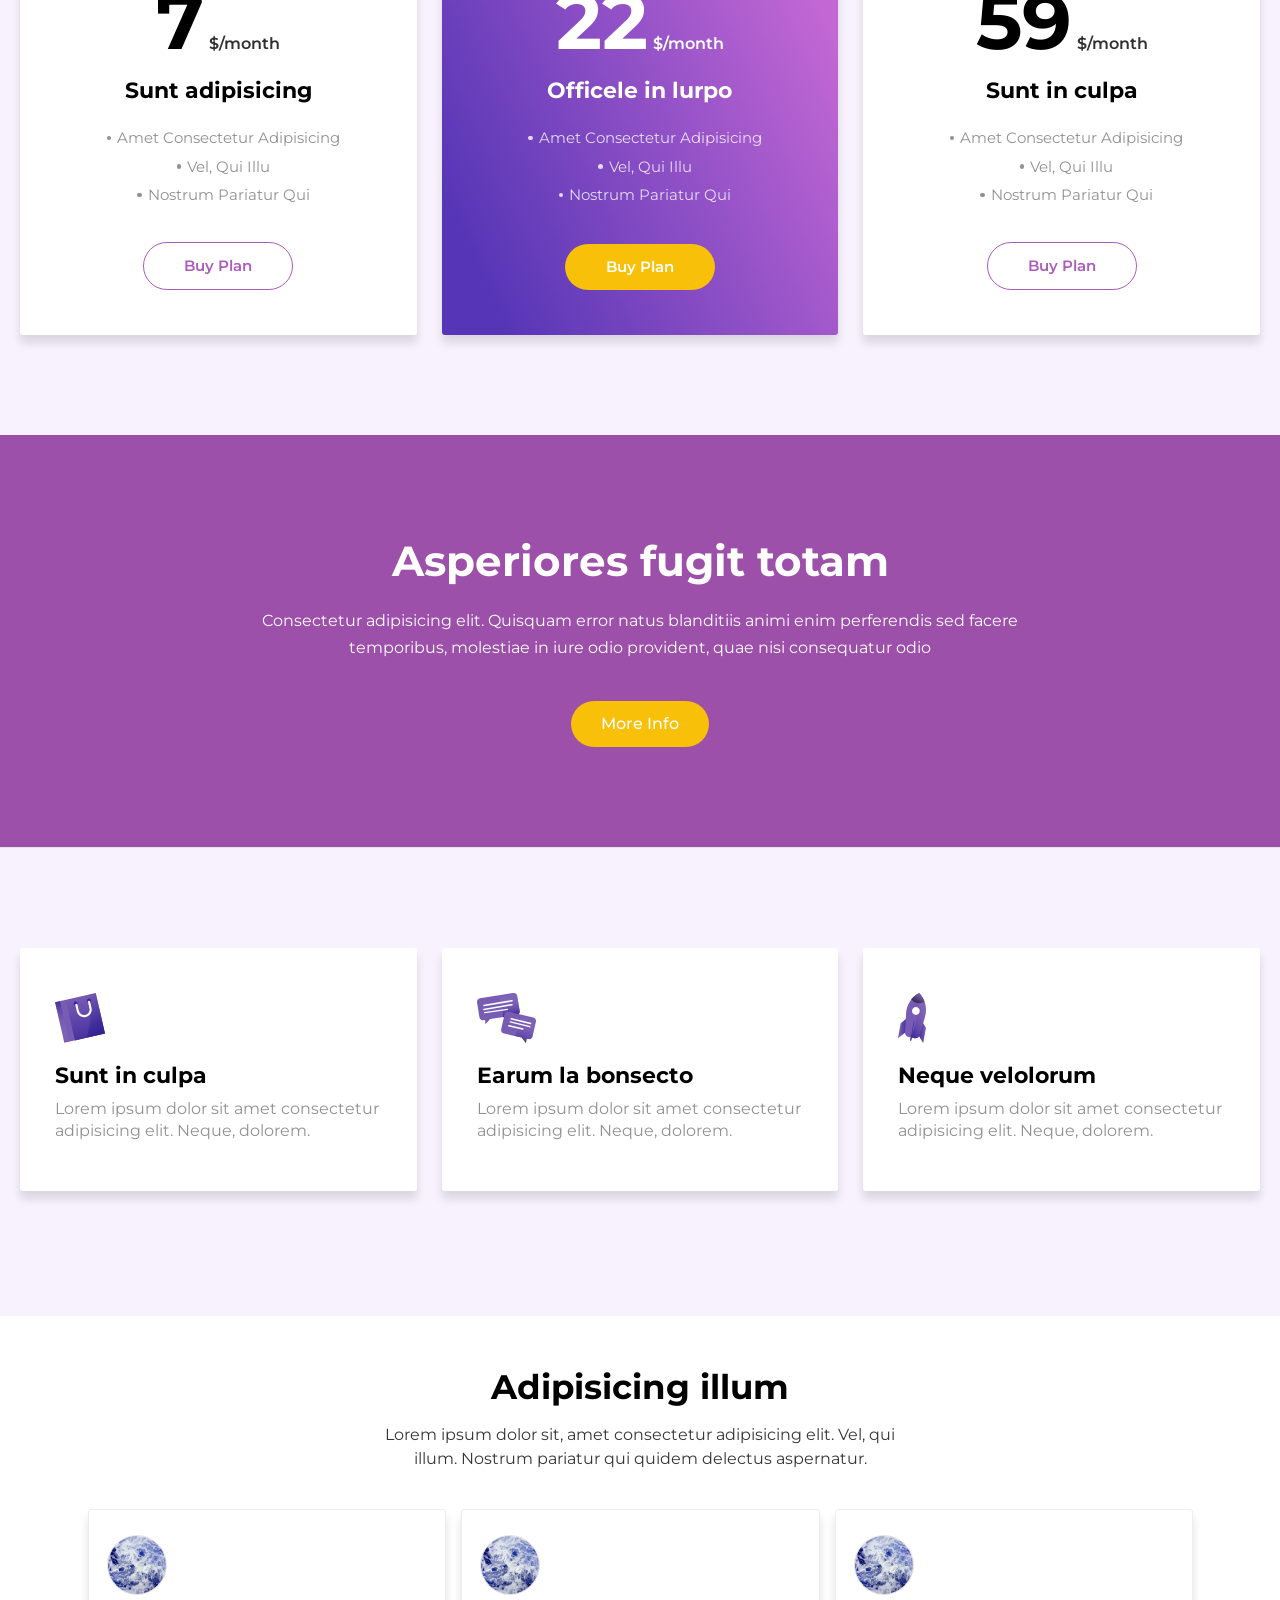
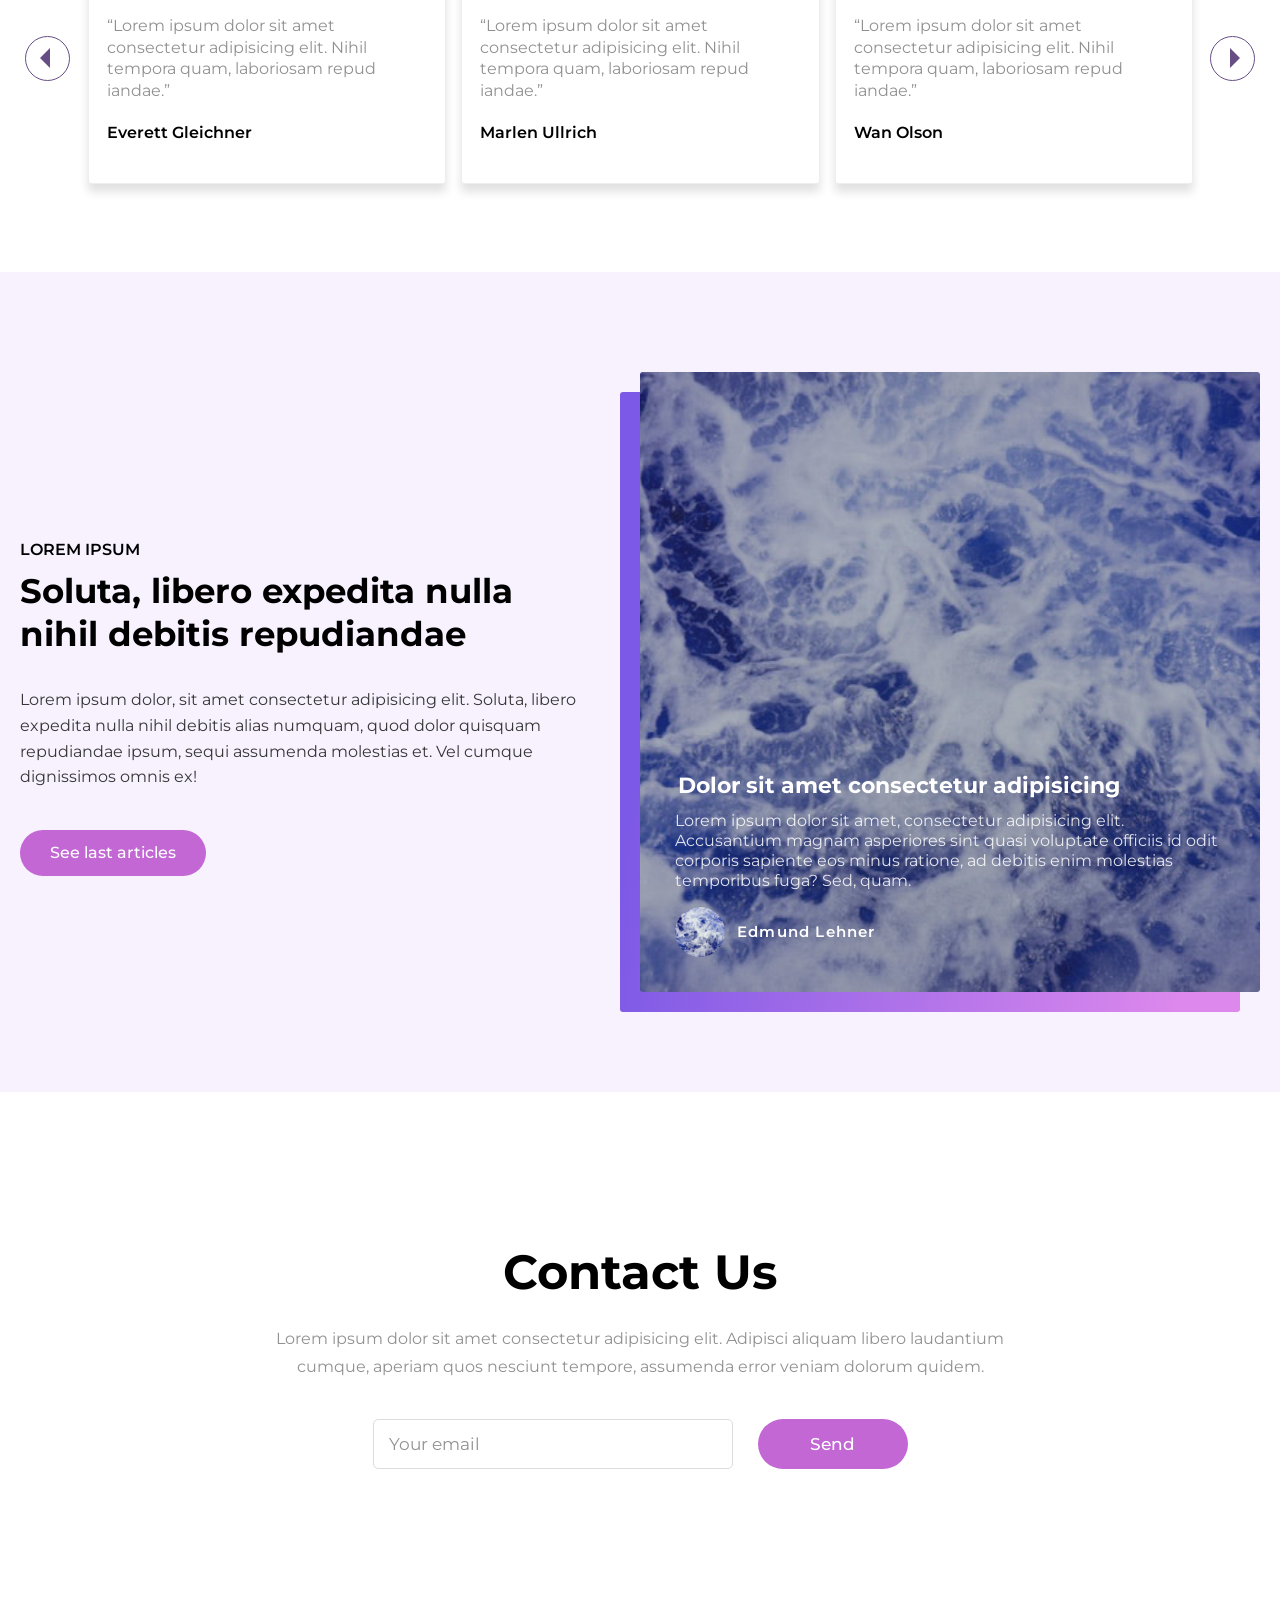
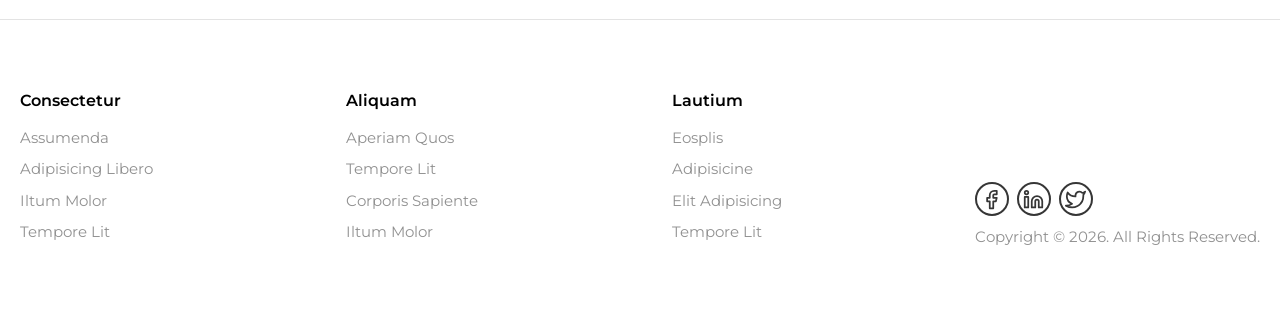
==== commit 45ead25b: "Add footer mob styles, pt1" ====
--- a/index.html
+++ b/index.html
@@ -103,7 +103,7 @@
 
  <main class="main-section">
 
-  <section class="video_block">
+  <section class="video_block video_content">
    <div class="content_wrapper">
     <div class="vb_info">
      <span class="pre_title">Lorem ipsum</span>
@@ -448,7 +448,7 @@
 
 
  <footer class="main-footer">
-  <div class="ft_block_1_wrapper">
+  <div class="ft_block_1_wrapper content_wrapper">
    <div class="ft_block_1">
     <div class="ft_contact">
      <h2>Contact Us</h2>
--- a/index.css
+++ b/index.css
@@ -53,6 +53,7 @@
  cursor: pointer;
  font-family: inherit;
  font-size: inherit;
+ line-height: 1em;
 }
 
 h1 {
@@ -242,9 +243,9 @@
 
 
 .sc_icons svg {
- max-width: 70%;
- height: 70%;
- transition: var(--main-anim);
+  max-width: 70%;
+  height: auto;
+  transition: var(--main-anim);
 }
 
 ul.sc_icons__dark a {
@@ -270,10 +271,18 @@
 /*** Mob. menu button ***/
 .btn_mobmenu {
  position: relative;
- display: none;
- font-size: 0;
- width: 40px;
- height: 22px;
+  display: inline-block;
+  width: 40px;
+  height: 22px;
+  padding: 0;
+  margin: 0;
+  background-color: transparent;
+  color: inherit;
+  text-decoration: none;
+  white-space: nowrap;
+  font-size: 0;
+  cursor: pointer;
+  border: none;
 }
 
 .btn_mobmenu span {
@@ -703,7 +712,7 @@
 
 .vb_player .bg {
  position: absolute;
- width: 100;
+ width: 100%;
  background: var(--main-color-prpl);
  overflow: hidden;
 }
@@ -836,7 +845,8 @@
 
 .def-clickable dt.opened + dd {
  padding: 5px 0;
- max-height: 120px;
+ line-height: 1.4em;
+ max-height: calc(8.4em + 5px);
  overflow: scroll;
  transform: translateY(0);
 }
@@ -880,6 +890,7 @@
  display: flex;
  justify-content: flex-start;
  align-items: center;
+ flex-wrap: wrap;
  padding: 0;
  margin: 0 0 30px;
  list-style: none;
@@ -918,7 +929,8 @@
  position: relative;
  flex: 0 0 32%;
  width: 32%;
- height: 300px;
+ aspect-ratio: 9 / 7;
+ min-height: 250px;
  margin-bottom: 20px;
  background-color: #fff;
  border-radius: var(--main-small-br-radius);
@@ -1267,6 +1279,7 @@
 }
 
 .lb_article {
+ flex: 1 1 50%;
  position: relative;
  display: flex;
  flex-direction: column;
@@ -1275,7 +1288,7 @@
 
  padding: 35px;
  background-color: transparent;
- min-height: 550px;
+ aspect-ratio: 1;
 }
 
 .lb_article h4 {
@@ -1416,8 +1429,9 @@
 }
 
 .ft_form input {
+ flex: 0 1 360px;
  padding: 10px 15px;
- width: 360px;
+ min-width: 10px;
  margin-right: 25px;
  border: 1px solid #dddbdb;
  background-color: rgb(255, 255, 255);
@@ -1526,6 +1540,7 @@
  align-items: center;
  width: 32%;
  flex: 0 0 32%;
+ flex-wrap: wrap;
  padding: 45px 15px;
  margin-right: 2%;
  background-color: #fff;
@@ -1565,9 +1580,9 @@
 
 .pb_block li::before {
  content: '';
- position: absolute;
- left: 0;
- bottom: calc(50% - 2px);
+ display: inline-block;
+ margin-right: 6px;
+ margin-bottom: calc(0.5em - 4.5px);
  width: 4.5px;
  height: 4.5px;
  border-radius: var(--max-br-radius);
@@ -1654,7 +1669,7 @@
 
 .fb_content {
  display: flex;
- justify-content: flex-start;
+ justify-content: center;
  align-items: stretch;
  flex-wrap: wrap;
  padding: 20px 0;
@@ -1668,7 +1683,8 @@
  width: 32%;
  flex: 0 0 32%;
  padding: 45px 35px;
- margin-right: 2%;
+ margin: 0 2% 2% 0;
+
  background-color: #fff;
  border-radius: var(--main-small-br-radius);
  box-shadow: var(--shadow-main_3);
@@ -1754,16 +1770,21 @@
 
 /* Transparent block styles end */
 
+
+
 /**** Media queries ****/
 
 @media only screen and (min-width: 480px) and (max-width: 1260px) {
+  /* header block */
  .hd-image {
   min-height: 540px;
   background-position-y: 55%!important;
  }
+  /* header block end */
 }
 
 @media only screen and (min-width: 480px) and (max-width: 1100px) {
+  /* header block */
  .hd-navbar {
   padding: 8px 0;
  }
@@ -1806,14 +1827,18 @@
   padding-top: 12px;
   padding-bottom: 12px;
  }
+  /* header block end */
 }
 
 
 @media only screen and (min-width: 480px) and (max-width: 920px) {
+ h2 {
+  font-size: 32px;
+ }
+  /* header block */
  .main-header .anim_bg .block_1 {
   background-size: 100px auto;
  }
-
  .main-header .anim_bg .block_2 {
   background-size: 40px auto;
  }
@@ -1825,11 +1850,132 @@
  .main-header .anim_bg .block_4 {
   background-size: 300px auto;
  }
-}
+  /* header block end */
+  /* video section */
+  .video_block h2 {
+   margin: 3px 0 0;
+  }
+
+  .video_block dd {
+   font-size: 14px;
+  }
+   /* video section end */
+   /* plans section */
+   .pb_content {
+    align-items: center;
+    justify-content: center;
+   }
+   .pb_content .pb_block {
+    min-width: 260px;
+    flex: 0 0 42%;
+    margin-right: 0;
+   }
+
+   .pb_content .pb_block:nth-child(1) {
+    margin-right: 3%;
+   }
+
+   .pb_content .pb_block:last-child {
+    margin: 3% auto 0;
+   }
+   /* plans section end */
+
+}
+
+@media only screen and (max-width: 920px) {
+ .rect_shadow::before {
+  left: -15px;
+  bottom: -15px;
+ }
+
+ .opened_line::before {
+  height: 3px;
+ }
+
+ /* video block */
+ .vb_player {
+  top: calc(50% - 175px);
+  height: 350px;
+  min-height: unset;
+  margin: 0;
+ }
+
+ .vb_player .play {
+  top: calc(50% - 45px);
+  left: calc(50% - 45px);
+  width: 90px;
+  height: 90px;
+ }
+
+ .vb_player .play::after {
+  top: calc(50% - 20px);
+  left: calc(50% - 10px);
+  border-top: 20px solid transparent;
+  border-bottom: 20px solid transparent;
+  border-left: 31px solid var(--main-color-prpl);
+ }
+
+ .vb_player:active .play {
+  top: calc(50% - 50px);
+  left: calc(50% - 50px);
+  width: 100px;
+  height: 100px;
+  transition: 0s;
+ }
+
+ .vb_info {
+  margin-top: 10px;
+ }
+  /* video block end */
+  /* features_block */
+  .fb_block {
+   min-width: 280px;
+  }
+  .fb_block:nth-child(1n) {
+   margin-right: 2%;
+  }
+
+  .fb_block:nth-child(3n),
+  .fb_block:nth-child(2n) {
+   margin-right: 0;
+  }
+  .fb_block {
+   flex: 1 0 49%;
+   margin-right: 0;
+  }
+    /* features_block end */
+}
+
+@media only screen and (max-width: 625px) {
+  /* features_block */
+  .features_block {
+   padding: 30px 0;
+  }
+  .fb_content {
+   display: block;
+  }
+  .fb_block:nth-child(1n) {
+   width: 100%;
+   margin-right: 0;
+   padding: 35px;
+   margin-bottom: 4%;
+  }
+
+  .fb_block:nth-last-child(1) {
+   margin-bottom: 0;
+  }
+
+  .fb_block:hover {
+   transform: none;
+  }
+   /* features_block end */
+}
+
+
 
 
 @media only screen and (min-width: 480px) and (max-width: 820px) {
-
+/* header block */
  .hd-info h1 {
   font-size: 58px;
   margin-top: 0.2em;
@@ -1860,9 +2006,44 @@
 .hd-blocks {
  min-height: auto;
 }
+/* header block end */
+/* gallery block */
+.gb_block {
+ flex: 0 0 32.6666%;
+ width: 32.6666%;
+}
+
+.gb_block .hover {
+ padding: 10px;
+}
+
+.gb_block .hover p {
+ font-size: 15px;
+}
+
+.gb_block .hover h4 {
+ line-height: 1.1em;
+}
+
+.gb_infowrap p, .gb_infowrap h2 {
+ padding-right: 3%;
+}
+.gb_nav {
+ margin: 10px 0 15px;
+}
+
+.gb_block:not(:nth-child(3n)) {
+ margin-right: 1%;
+}
+/* gallery block end */
 }
 
 @media only screen and (max-width: 920px) {
+body {
+ font-size: 15px;
+}
+
+/* header block */
  .hd-image {
   display: flex;
   justify-content: center;
@@ -1875,10 +2056,12 @@
   flex: 1;
   display: block;
  }
+  /* header block end */
 }
 
 
 @media only screen and (max-width: 820px) {
+ /* header block */
  .desktop_menu_el {
   display: none;
  }
@@ -1907,13 +2090,40 @@
  .btn_mobmenu {
   display: block;
  }
+  /* header block end */
+  /* lastblog block */
+.lb_info h2 {
+ font-size: 25px;
+}
+.lb_article {
+ padding: 20px;
+}
+.lb_article h4 {
+ font-size: 18px;
+ line-height: 1.2em;
+}
+
+.lb_info {
+ margin-top: 25px;
+ padding-right: 30px;
+}
+.lastblog_block {
+ padding: 70px 0;
+}
+.lb_article .avatar {
+ width: 40px;
+ height: 40px;
+}
+/* lastblog block end */
 }
 
 @media only screen and (max-width: 760px) {
+ /* header block */
  .hd-blocks {
+  max-width: 600px;
   flex-direction: column;
-  align-items: stretch;
-  margin-top: 10px;
+  align-items: center;
+  margin: 10px auto 0;
  }
 
  .hd-info,
@@ -1938,12 +2148,253 @@
   padding: 30px 0;
  }
 
+  /* header block end */
+
  .btn_explore {
   margin-bottom: 0;
  }
 }
 
+@media only screen and (max-width: 690px) {
+ h4 {
+  font-size: 20px;
+ }
+
+ .content_wrapper {
+  padding: 0 25px;
+ }
+
+ /* video block */
+
+ .video_block {
+  padding: 0;
+ }
+ .video_content {
+  padding: 35px 0 440px;
+  transition: height 2s ease;
+ }
+
+ .vb_info {
+  flex: 0;
+  min-height: 350px;
+  max-width: 100%;
+  padding-right: 0;
+ }
+
+ .vb_player {
+  flex: 1 0 300px;
+  max-width: 95vw;
+  top: unset;
+  bottom: 45px;
+ }
+
+ .vb_player,
+ .vb_player .bg {
+  border-top-right-radius: 0;
+  border-bottom-right-radius: 0;
+ }
+
+ /* video block end */
+ /* gallery block */
+
+ .gb_infowrap {
+  display: block;
+ }
+
+ .gb_infowrap p {
+  margin: 1em 0;
+ }
+
+ .gb_nav li:not(:last-child) {
+  margin-right: 30px;
+}
+
+ .gb_gallery {
+  display: block;
+  width: 100%;
+ }
+
+ .gb_block img {
+  height: 280px;
+ }
+
+ .gb_block {
+  flex: 1;
+  width: 100%;
+  height: 280px;
+  max-height: 280px;
+  margin-bottom: 12px;
+  aspect-ratio: unset;
+ }
+ 
+ .gb_block:not(:nth-child(3n)) {
+  margin-right: 0;
+ }
+
+ .gb_block .hover {
+  padding: 25px 20px;
+ }
+
+ /* gallery block end */
+
+ .btn_allpr {
+  margin-top: 40px;
+ }
+
+ /* benefits block */
+ .bb_block {
+  margin: 0 0 10px 0;
+  max-width: 48%;
+  flex: 0 0 48%;
+ }
+
+ .bb_block:nth-child(1n) {
+  margin-right: 2%;
+ }
+
+ .bb_block p {
+  font-size: 14px;
+ }
+
+ .bb_block svg {
+  width: 34px;
+  margin-bottom: 10px;
+ }
+ /* benefits block end */
+/* transparent block */
+.transparent_block .content {
+ padding: 70px 0;
+}
+.tb_content h2 {
+ margin-bottom: 15px;
+}
+.tb_content p {
+ margin-bottom: 20px;
+}
+/* transparent block end */
+/* lastblog block */
+.lastblog_content {
+ flex-direction: column;
+ align-items: center;
+ justify-content: flex-start;
+}
+.lb_info {
+ max-width: 100%;
+ flex: 1;
+ margin-bottom: 30px;
+}
+.lb_article {
+ flex: 0 1 600px;
+ width: calc(100% - 20px);
+ max-height: 500px;
+ max-width: 100%;
+ padding: 40px;
+ aspect-ratio: 16 / 9;
+}
+/* lastblog block end */
+}
+
+@media only screen and (max-width: 590px)  {
+ /* plans block */
+ .plans_block {
+  padding: 60px 0;
+ }
+ .pb_content {
+  display: flex;
+  flex-direction: column;
+  align-items: center;
+  padding-bottom: 0;
+ }
+ .pb_block {
+  max-width: 370px;
+  width: 100%;
+  padding: 50px 15px;
+ }
+ .pb_block,
+ .pb_content .pb_block:nth-child(1),
+ .pb_content .pb_block:last-child {
+  margin: 0 0 18px 0;
+ }
+ /* plans block end */
+ /* reviews (slider) block */
+ .rb_info p {
+  padding: 0 20px;
+ }
+ .rb_slider {
+  padding: 0 20px;
+ }
+ .rb_nv {
+  display: block;
+  width: fit-content;
+  margin: 0 auto;
+ }
+ .rb_nv button {
+  position: static;
+  background-color: rgba(255, 255, 255, 0.3);
+  box-shadow: var(--shadow-main_3);
+ }
+ .rb_nv button:nth-child(1) {
+  margin-right: 10px;
+ }
+ .reviews_block .content_wrapper {
+  padding: 0;
+ }
+ .rb_block:hover {
+  transform: none;
+ }
+ .rb_nv button:hover {
+  transform: none;
+  background-color: rgb(206, 206, 206, 0.3);
+ }
+ .rb_nv button:active {
+  transform: translateY(3px);
+ }
+ /* reviews (slider) block end */
+}
+
+@media only screen and (max-width: 560px)  {
+  /* benefits block */
+  .bb_content {
+   justify-content: center;
+  }
+ 
+  .bb_block {
+   max-width: 350px;
+   flex: 0 0 100%;
+   padding: 30px 15px;
+   border: none;
+  }
+ 
+  .bb_block svg {
+   width: 40px;
+  }
+ 
+  .bb_block p {
+   font-size: 16px;
+  }
+ 
+  .bb_block h4 {
+   font-size: 20px;
+   margin: 0.5em 0;
+  }
+  /* benefits block end */
+ /* lastblog block */
+ .lb_article {
+  flex: 1;
+  width: calc(100% - 20px);
+  padding: 30px 20px;
+  aspect-ratio: 1;
+ }
+ /* lastblog block end */
+}
+
+
 @media only screen and (max-width: 480px)  {
+ h2 {
+  font-size: 28px;
+}
+
+/* header block */
  .hd-blocks {
   margin-top: 0;
  }
@@ -2000,16 +2451,59 @@
  .main-header .anim_bg .block_4 {
   background-size: 160px auto;
   background-position: 110% 105%!important;
-}
+ }
+  /* header block end */
+
+  /* lastblog block */
+ .rect_shadow::before {
+  left: -10px;
+  bottom: -10px;
+ }
+
+ .lb_article {
+  width: calc(100% - 10px);
+ }
+
+ .lastblog_block {
+  padding: 30px 0 40px;
+}
+  /* lastblog block end */
+ /* footer block */
+ .ft_form input {
+  margin-right: 15px;
+ }
 }
 
 @media only screen and (max-width: 440px)  {
  .content_wrapper {
   padding: 0 15px;
  }
+ .rb_slider {
+  padding: 0 5px;
+ }
+ /* footer block */
+ .ft_block_1 {
+  padding: 80px 0;
+ }
+.ft_form {
+ flex-direction: column;
+ justify-content: center;
+ align-items: center;
+ height: auto;
+}
+.ft_form input {
+ padding: 15px 20px;
+ flex: 1 1 100%;
+ width: 100%;
+ margin: 0 0 20px 0;
+}
+.ft_contact h2 {
+ font-size: 40px;
+}
 }
 
 @media only screen and (max-width: 380px)  {
+ /* header block */
  .main-mob-nav a {
   padding: 22px 20px;
  }
@@ -2022,6 +2516,7 @@
 
  .hd-info h1 {
   font-size: 53px;
+  line-height: 1.1em;
  }
 
  .hd-info p {
@@ -2032,7 +2527,7 @@
 
  .btn_sz_1 {
   font-size: 17px;
-  padding: 14px 35px;
+  padding: 16px 35px;
  }
 
  .btn_explore,
@@ -2046,13 +2541,41 @@
  .main-mob-nav ul {
   padding: 0;
  }
+ .rb_slider {
+  padding: 0;
+ }
+ /* header block end */
+  /* lastblog block */
+ .lb_article {
+  flex: 1;
+  padding: 30px 20px;
+  aspect-ratio: unset;
+ }
+  /* lastblog block end */
 }
 
 @media only screen and (max-width: 330px)  {
+ /* header block */
  .hd-info {
   padding: 5px 0;
  }
  .hd-info p {
   font-size: 16px;
  }
-}
+
+ .vb_player {
+  height: 300px;
+ }
+
+ .video_content {
+  padding: 35px 0 390px;
+ }
+
+ /* gallery block */
+
+ .gb_block .hover {
+  padding: 15px 10px;
+ }
+
+ /*  block */
+}
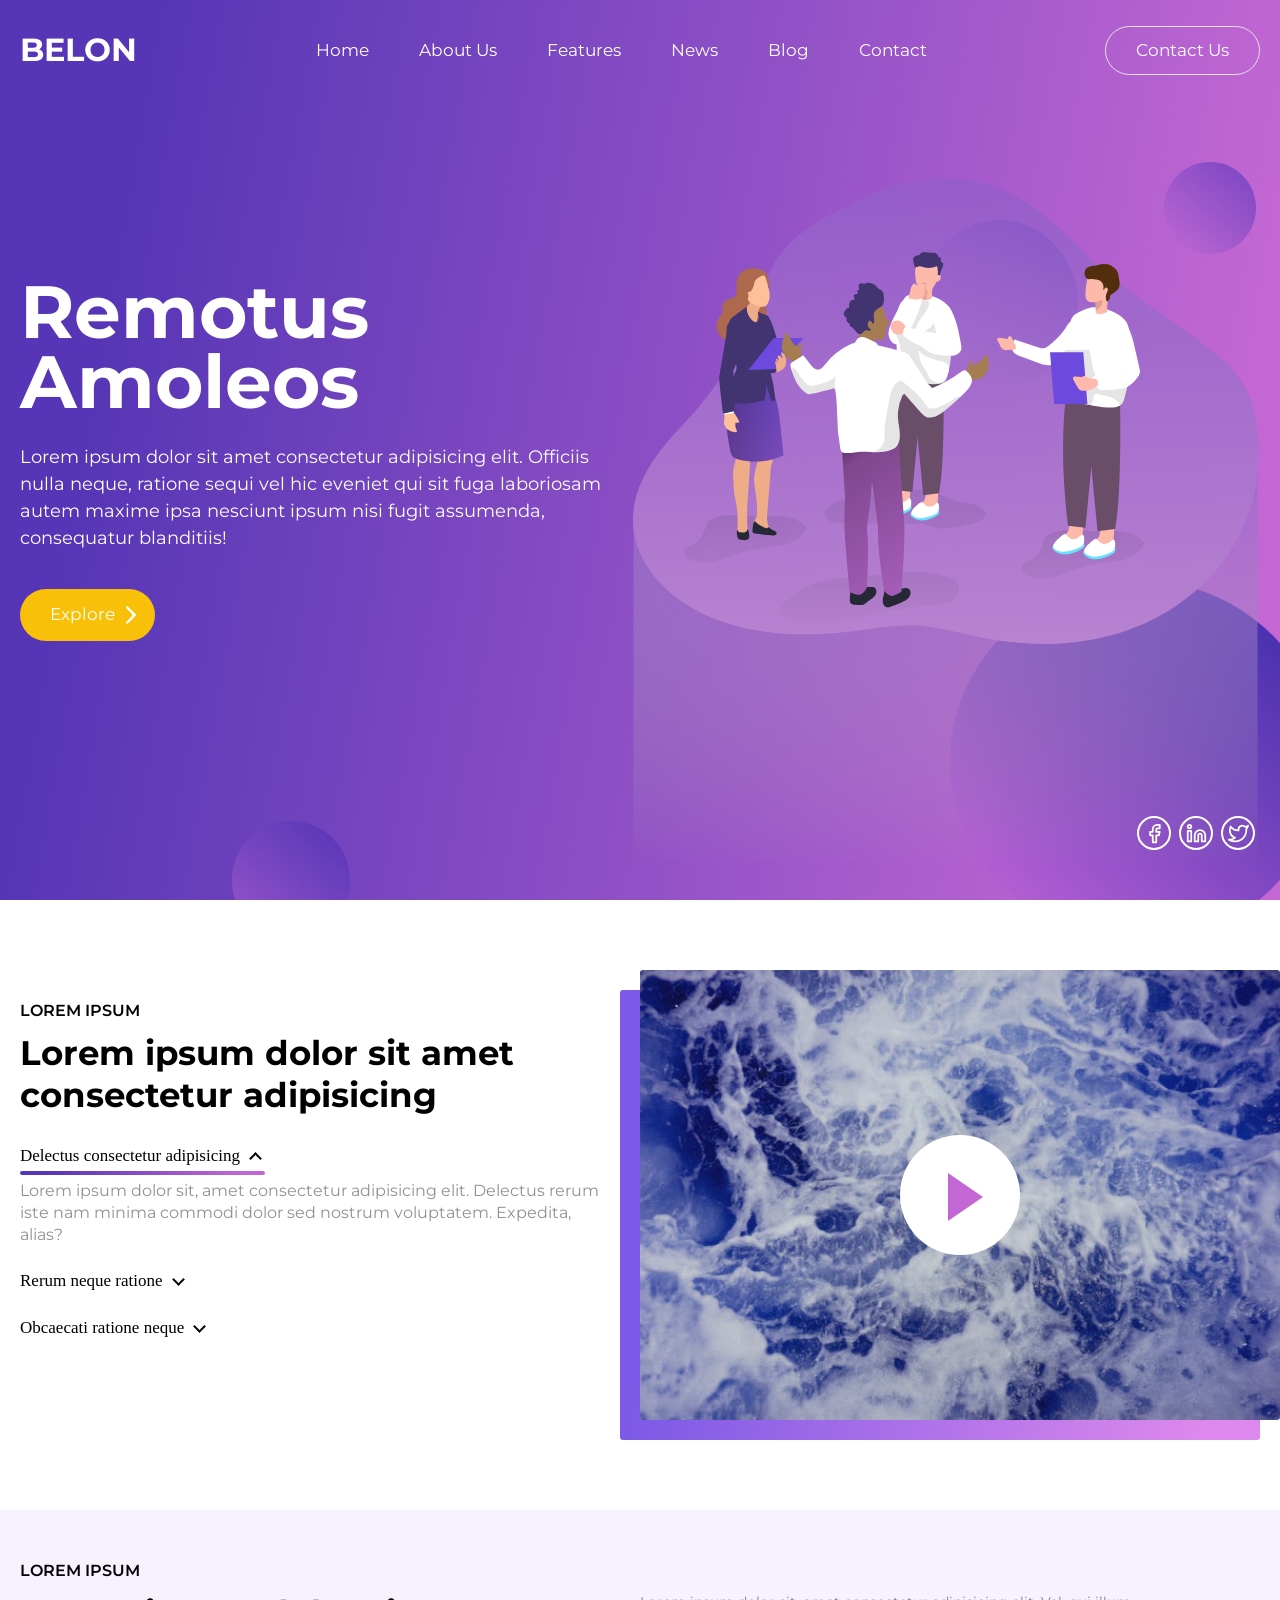
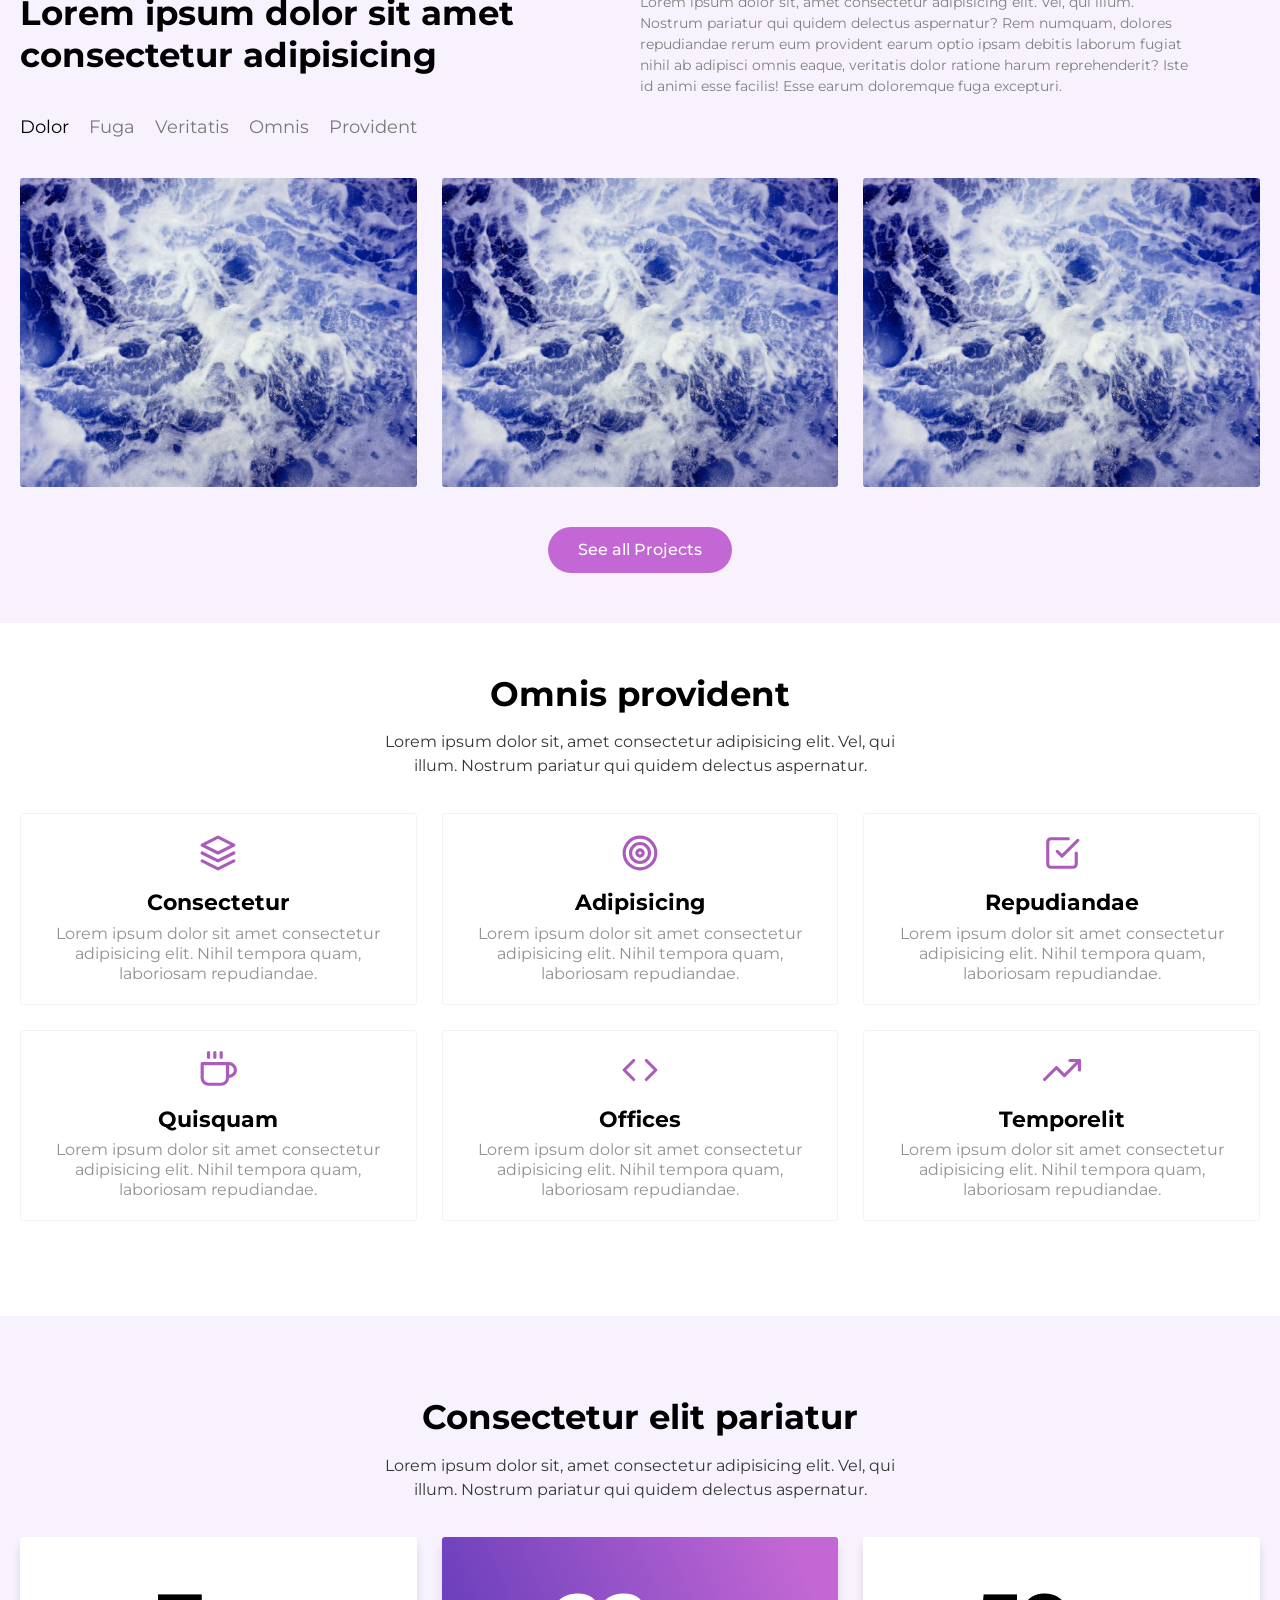
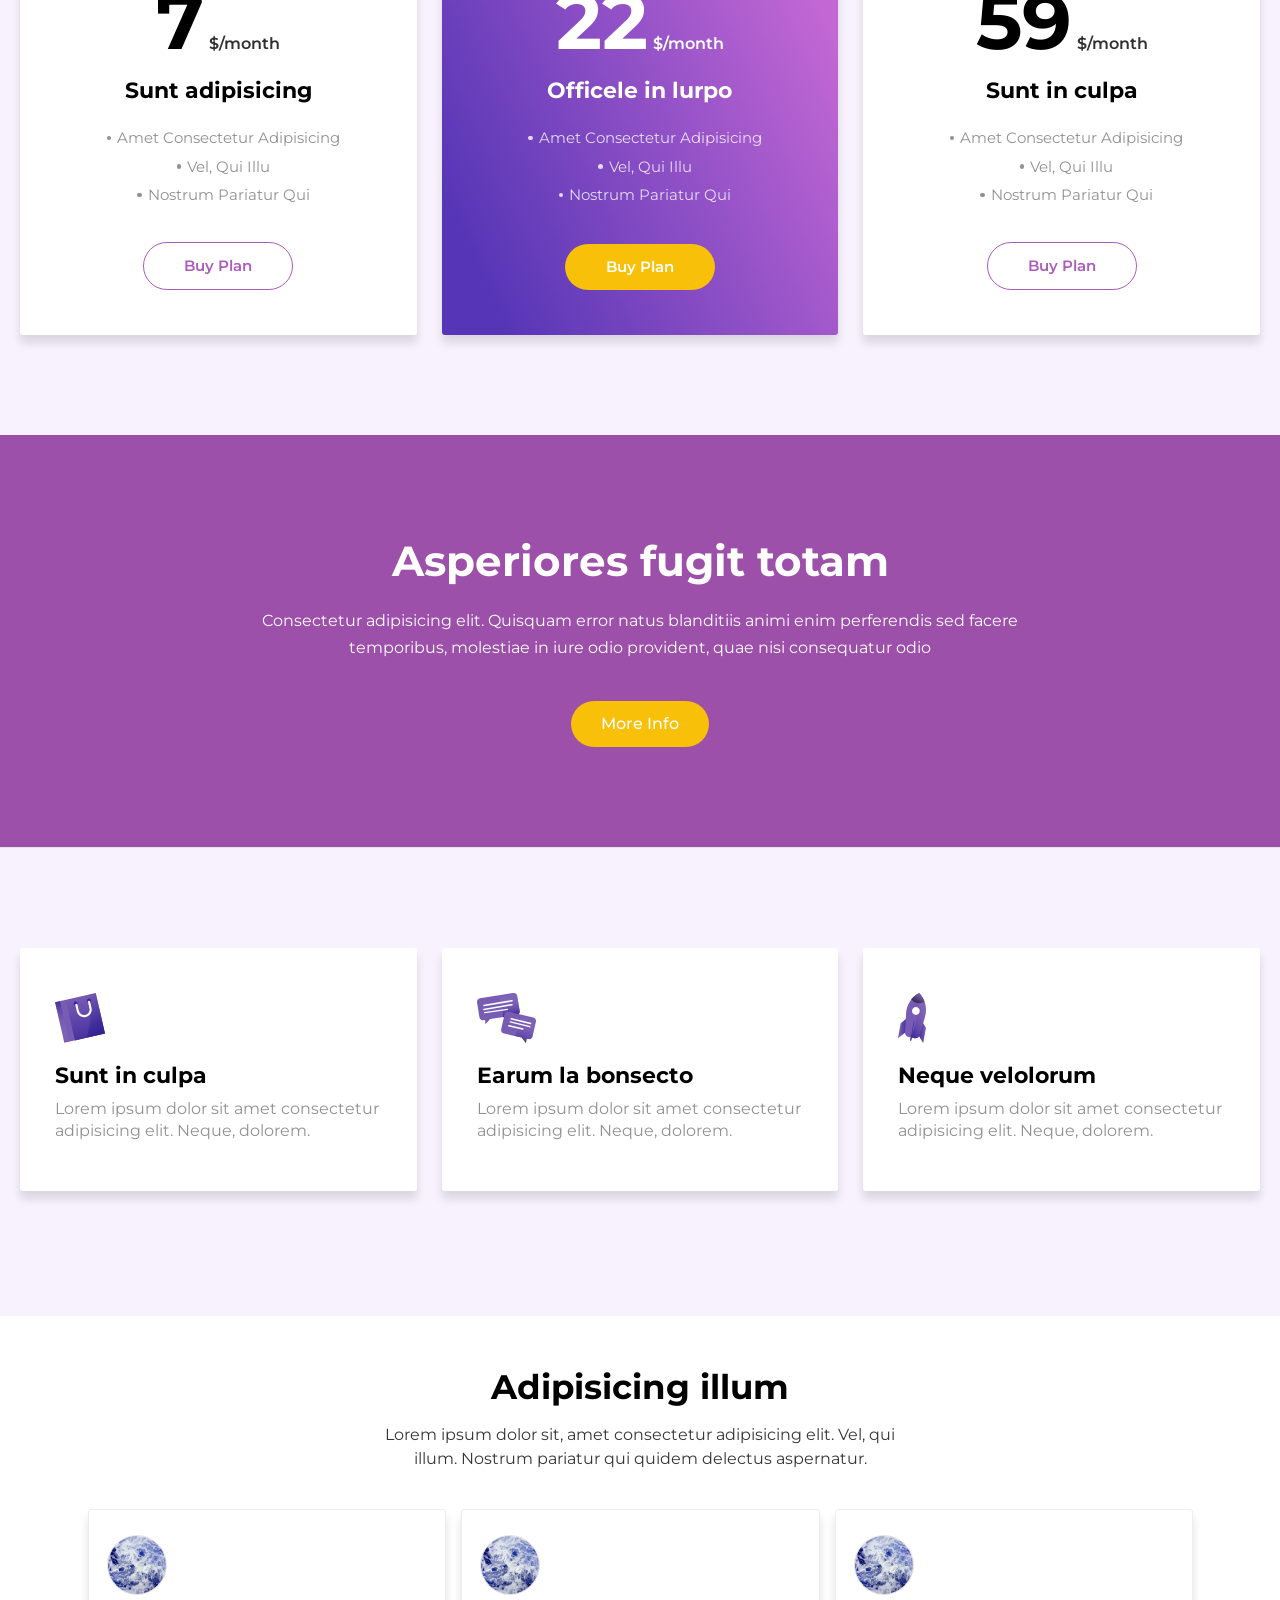
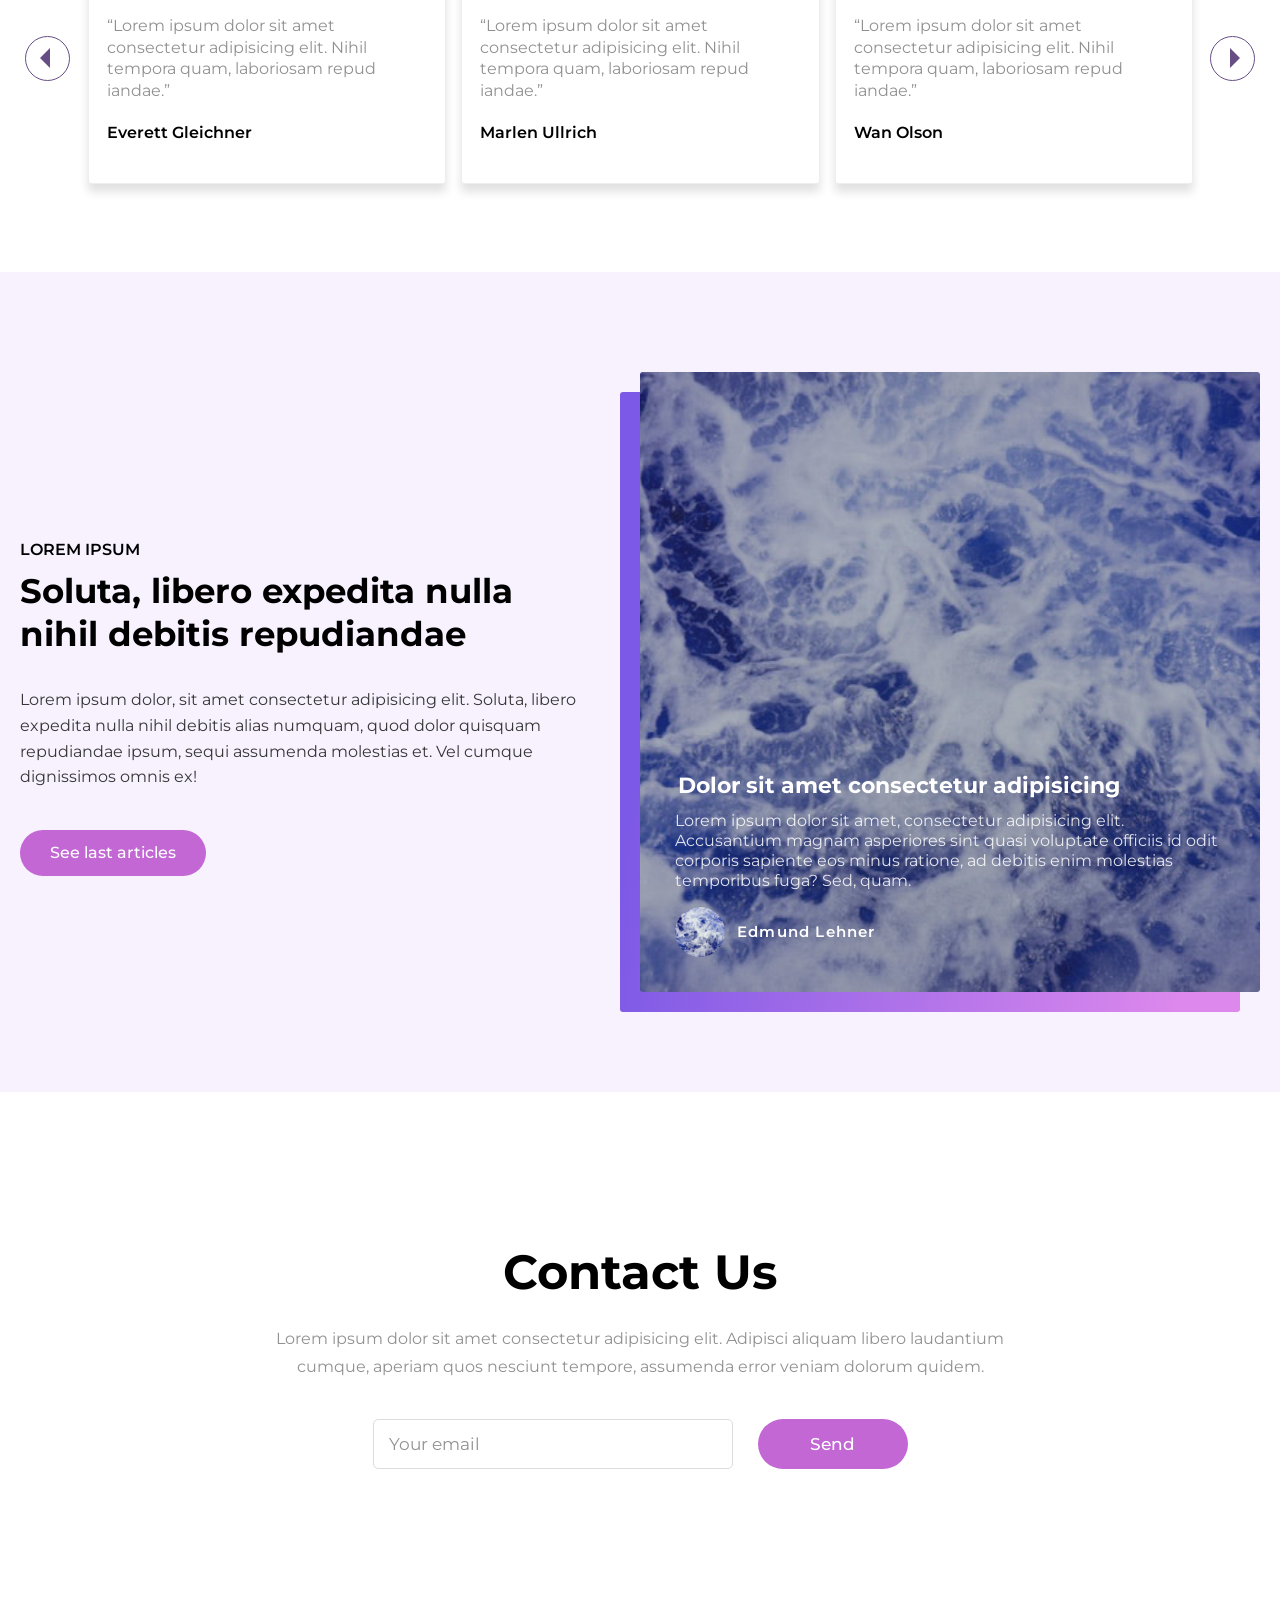
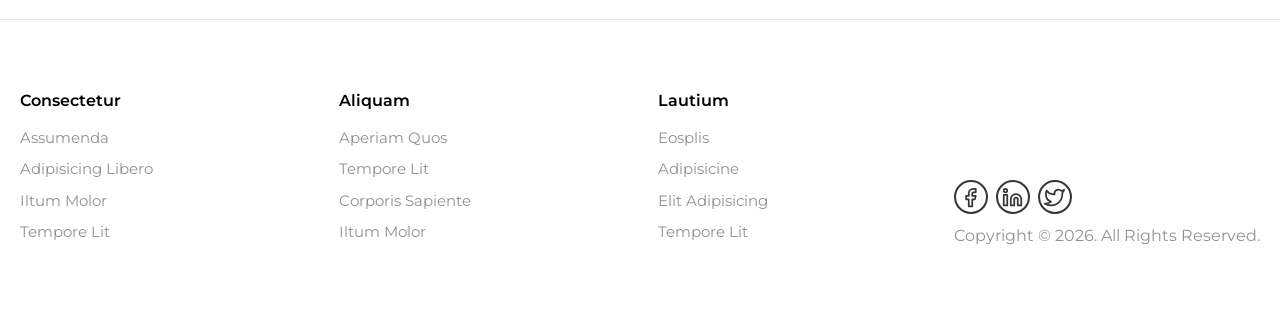
==== commit 8d49a1db: "Add footer styles" ====
--- a/index.html
+++ b/index.html
@@ -512,7 +512,7 @@
               </svg>
             </a></li>
         </ul>
-      <span class="th_copyright" id="th_copyright">Copyright &copy; <script>document.write(new Date().getFullYear())</script>. All Rights Reserved.</span>
+      <span class="th_copyright" id="th_copyright"><span>Copyright &copy; <script>document.write(new Date().getFullYear())</script>. </span><span>All Rights Reserved.</span></span>
      </div>
     </nav>
    </div>
--- a/index.css
+++ b/index.css
@@ -1401,7 +1401,6 @@
 /* Footer styles */
 
 .main-footer {
- /* background: url('./img/footer_bg.png') 0 0 no-repeat; */
  background-size: 100% auto;
 }
 
@@ -1497,8 +1496,12 @@
 }
 
 .th_copyright {
- font-size: 15px;
+ font-size: 16px;
+ line-height: 1.5em;
  color: var(--prim-text-color);
+}
+.th_copyright span {
+ white-space: nowrap;
 }
 
 /* Footer styles end */
@@ -2036,6 +2039,18 @@
  margin-right: 1%;
 }
 /* gallery block end */
+/* footer block */
+.footer_nav {
+ flex-wrap: wrap;
+ width: 90%;
+ margin: 0 auto;
+ padding: 50px 0 40px;
+}
+.footer_nav ul {
+ padding-right: 30px;
+ margin-bottom: 30px;
+}
+/* footer block end */
 }
 
 @media only screen and (max-width: 920px) {
@@ -2350,6 +2365,10 @@
   transform: translateY(3px);
  }
  /* reviews (slider) block end */
+ /* footer block */
+ .footer_nav {
+ display: block;
+ }
 }
 
 @media only screen and (max-width: 560px)  {
@@ -2472,6 +2491,34 @@
  .ft_form input {
   margin-right: 15px;
  }
+ /* footer block */
+.footer_nav {
+ flex-wrap: wrap;
+ padding: 50px 0 40px;
+}
+.footer_nav ul {
+ padding-right: 30px;
+ margin-bottom: 30px;
+}
+
+.footer_nav .sc_icons {
+ justify-content: flex-end;
+ padding: 0;
+}
+
+.th_copyright {
+ display: flex;
+ justify-content: flex-end;
+ flex-wrap: wrap;
+ font-size: 15.5px;
+ color: #575757;
+}
+
+.footer_nav .sc_icons a {
+ width: 40px;
+ height: 40px;
+}
+/* footer block end */
 }
 
 @media only screen and (max-width: 440px)  {
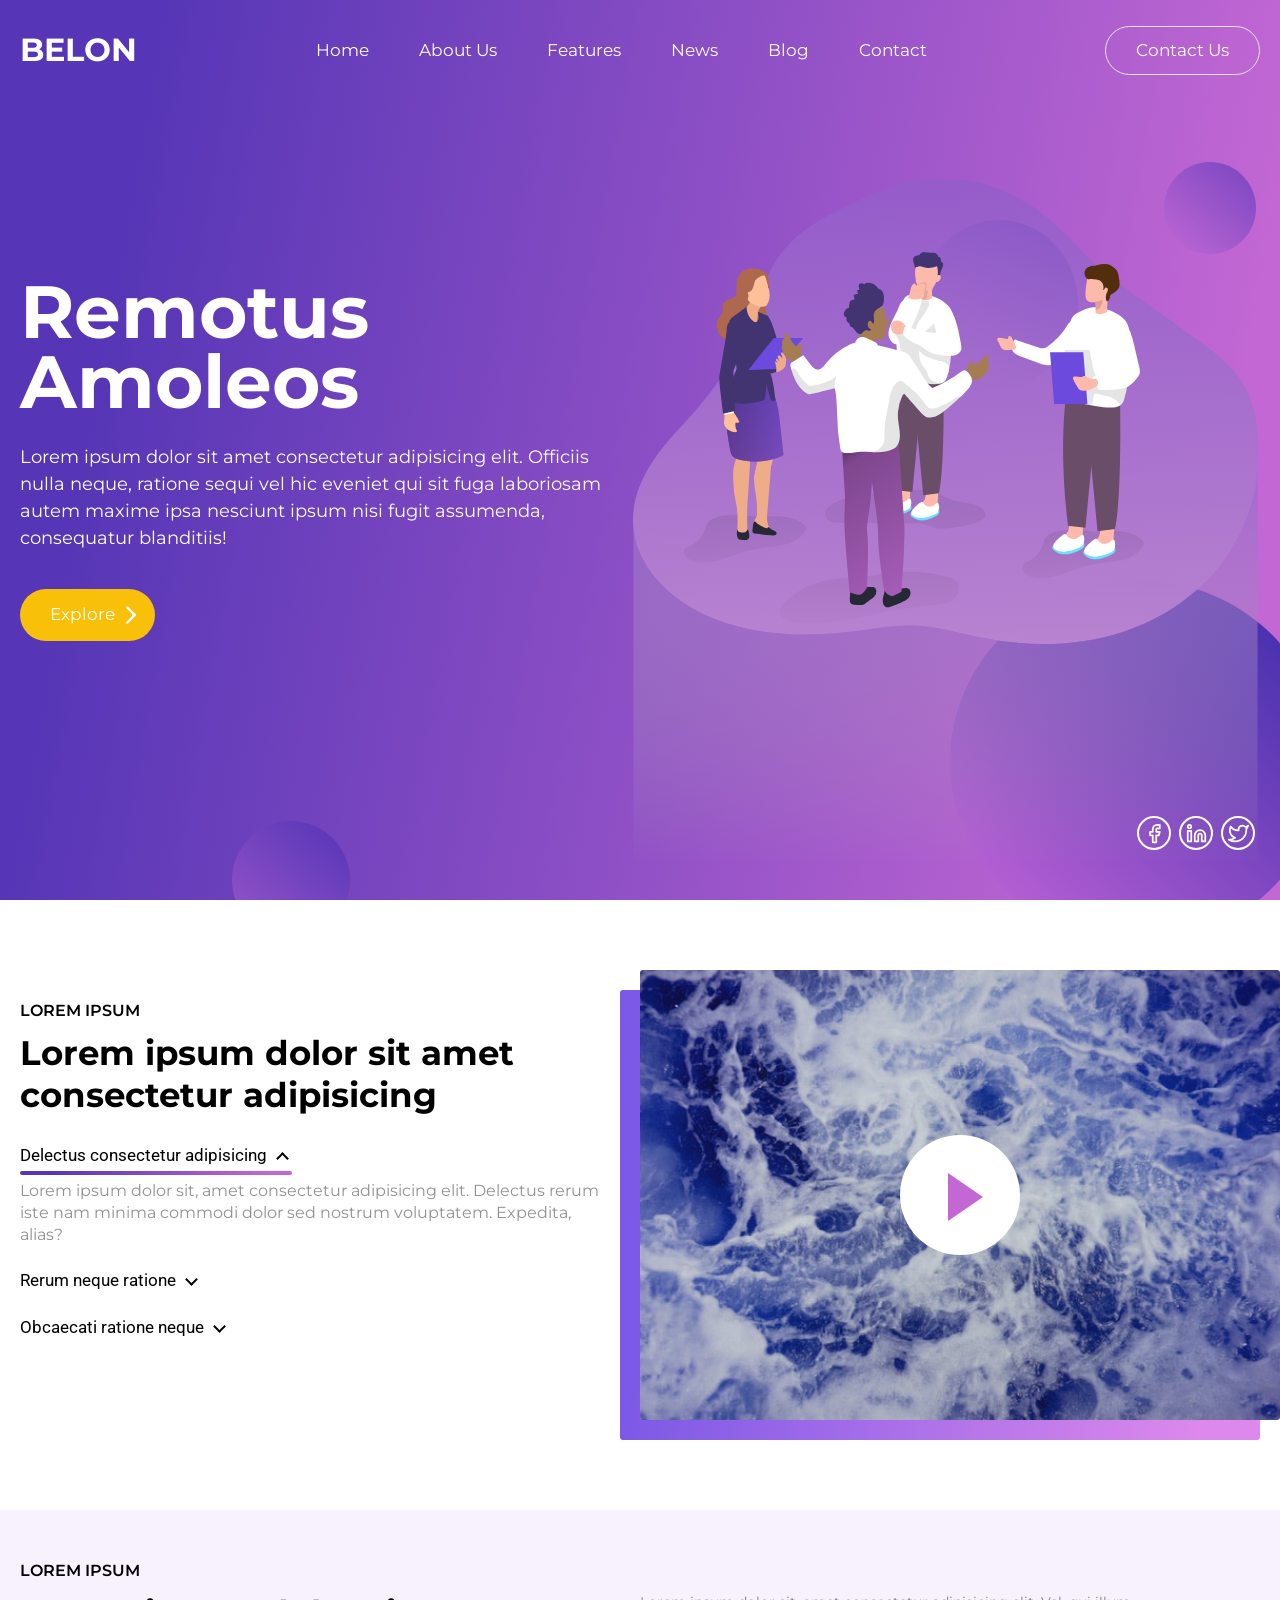
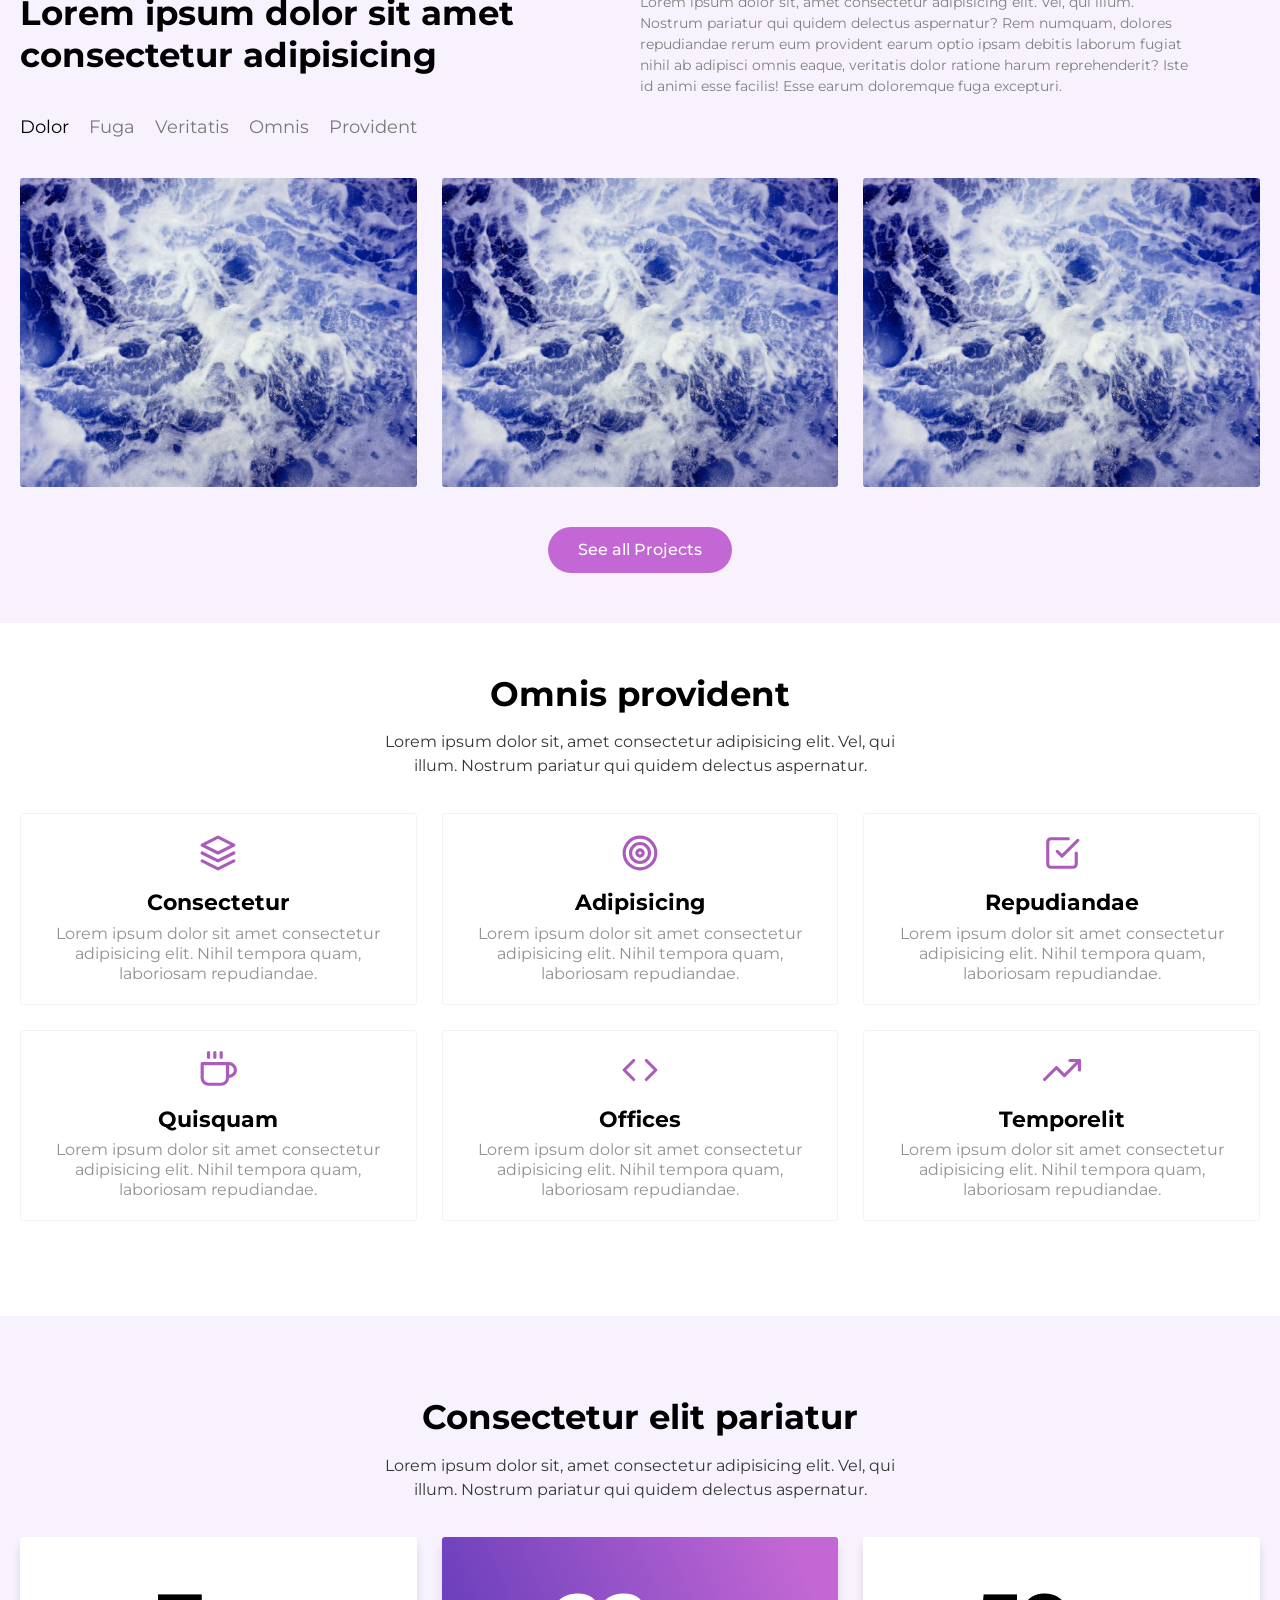
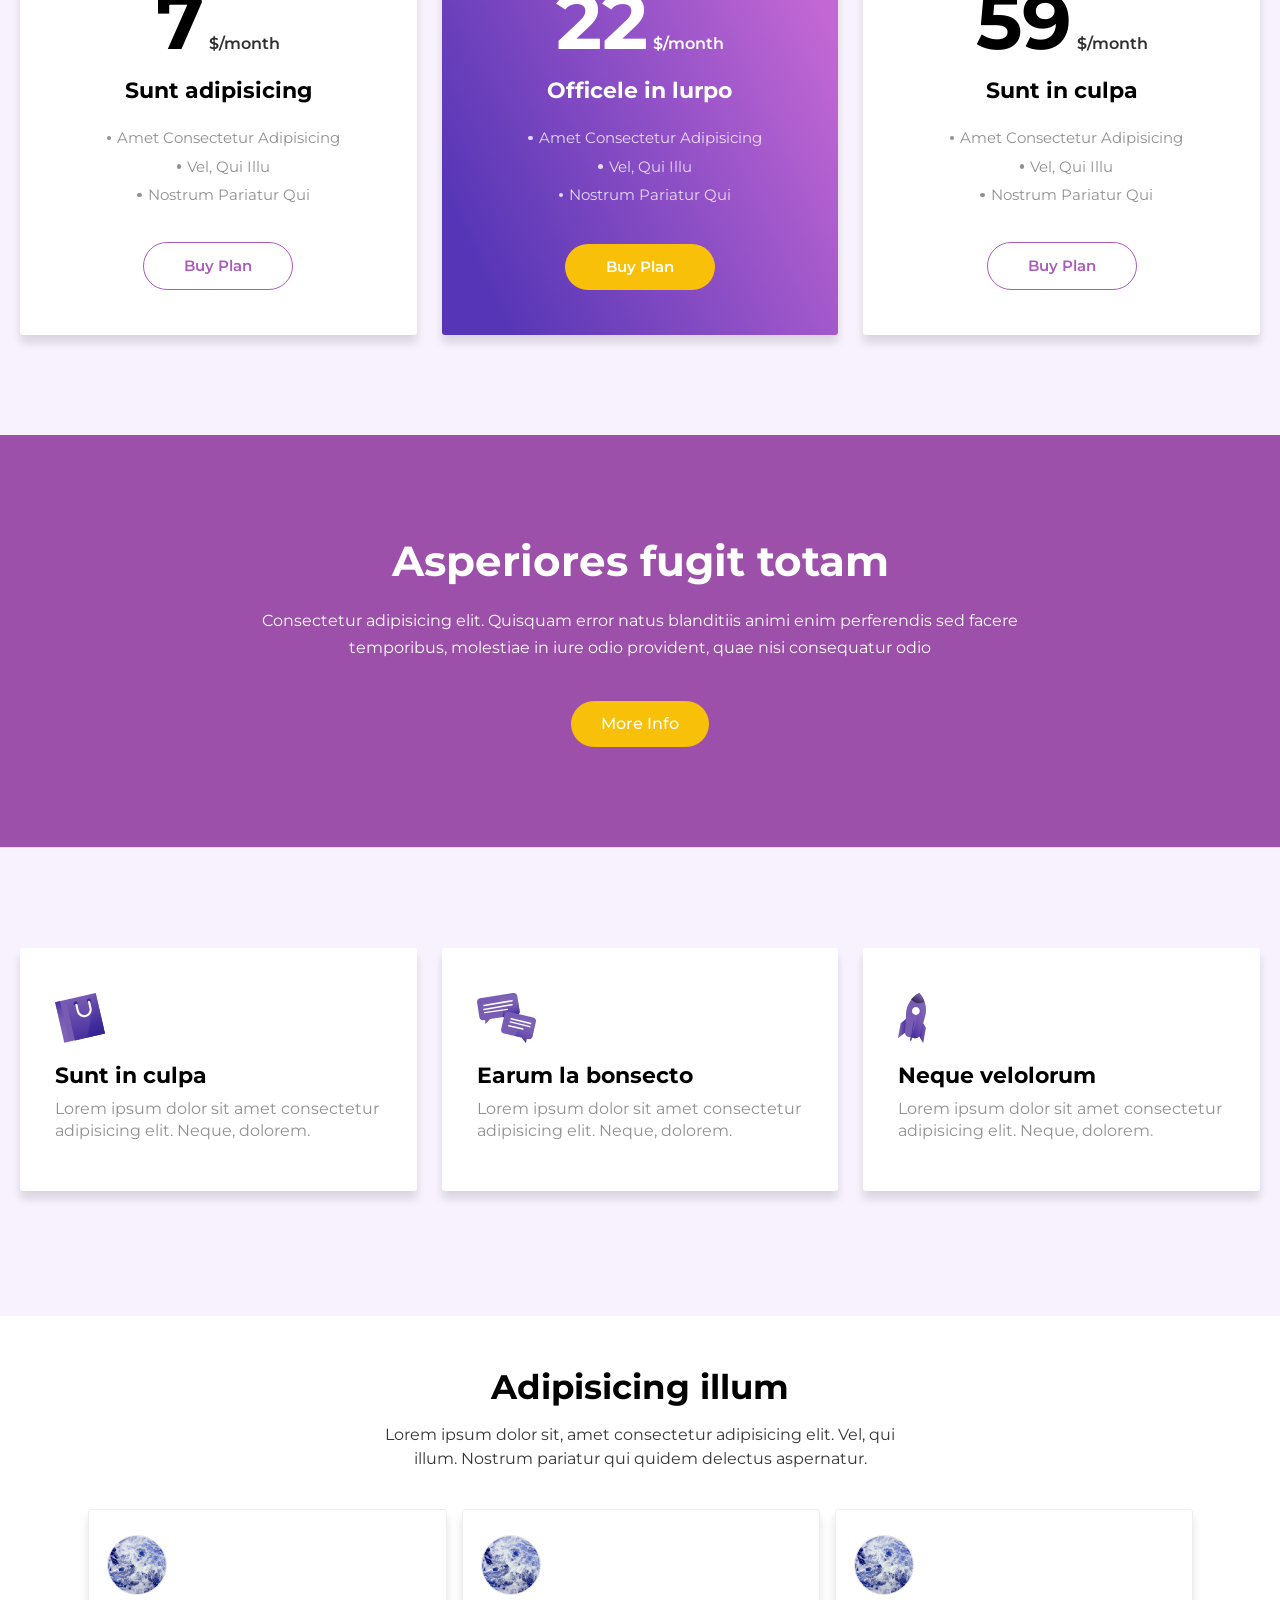
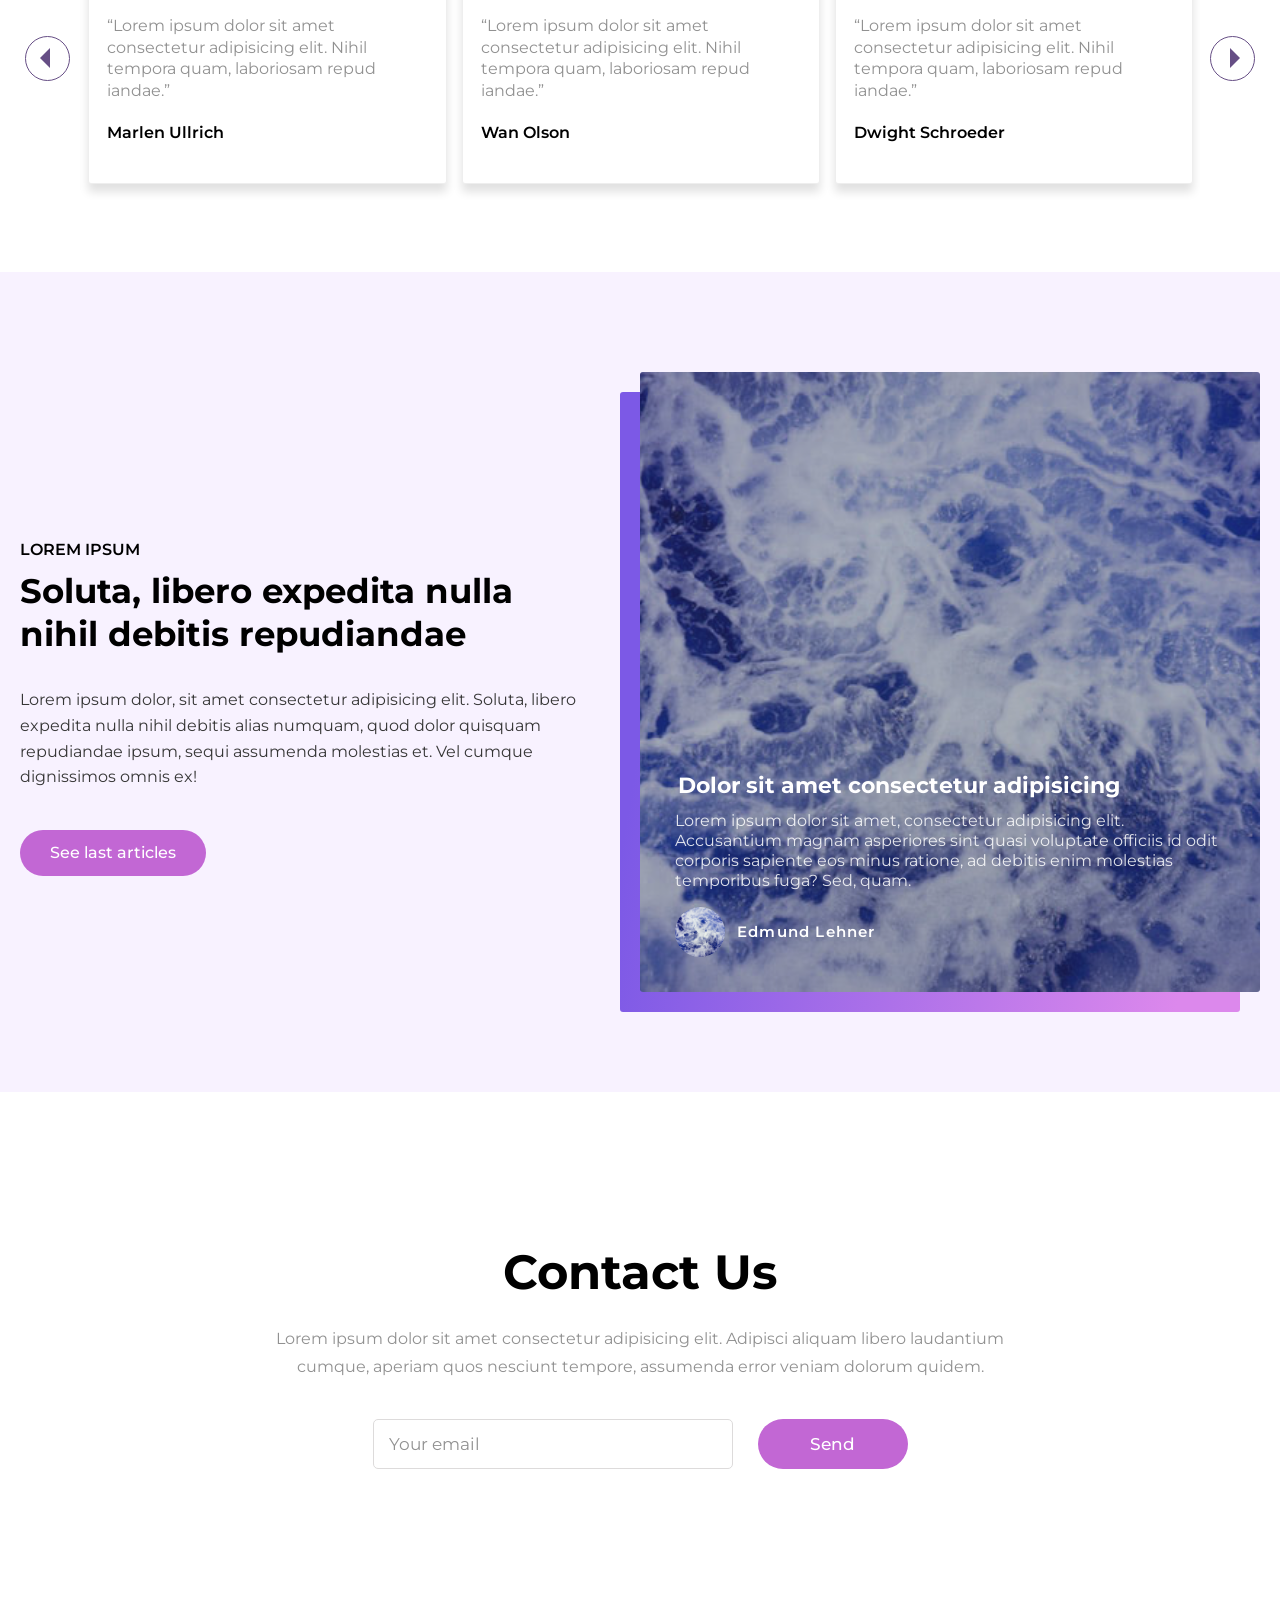
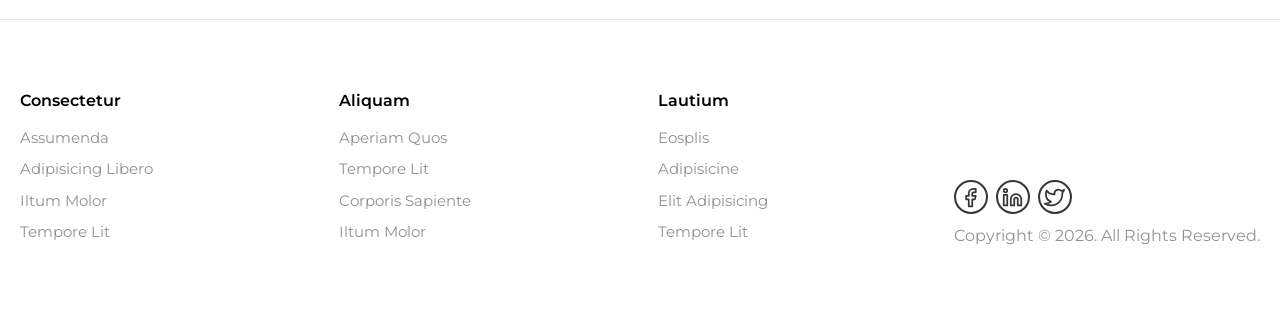
==== commit 739c985a: "Connect Roboto" ====
--- a/index.html
+++ b/index.html
@@ -8,6 +8,7 @@
  <title>Wordpress theme 1</title>
  <link rel="stylesheet" href="./index.css">
 <link href="https://fonts.googleapis.com/css2?family=Montserrat:wght@400;500;600;700&display=swap" rel="stylesheet">
+<link href="https://fonts.googleapis.com/css2?family=Roboto:wght@400&display=swap" rel="stylesheet">
 </head>
 
 <body>
--- a/index.css
+++ b/index.css
@@ -1,3 +1,10 @@
+/*
+* Prefixed by https://autoprefixer.github.io
+* PostCSS: v8.4.12,
+* Autoprefixer: v10.4.4
+* Browsers: last 4 version
+*/
+
 :root {
  --main-color: blue;
  --main-color-yell: #f8c008;
@@ -33,7 +40,6 @@
 
  --main-gradient_1: linear-gradient( 100deg,  #5636b6 11.2%, #c267d4 91.2% );
  --main-gradient_2: linear-gradient( 100deg,  #7c59e6 11.2%, #dc88ec 91.2% );
-
  --main-gradient_3: linear-gradient( 65deg,  #5636b6 11.2%, #c267d4 91.2% );
  --main-gradient_4: linear-gradient( 65deg,  #7c59e6 11.2%, #dc88ec 91.2% );
 }
@@ -49,7 +55,10 @@
 }
 
 button {
- user-select: none;
+ -webkit-user-select: none;
+    -moz-user-select: none;
+     -ms-user-select: none;
+         user-select: none;
  cursor: pointer;
  font-family: inherit;
  font-size: inherit;
@@ -93,13 +102,62 @@
  outline: 2px solid var(--main-color-prpl);
 }
 
+*::-webkit-input-placeholder {
+ font-family: inherit;
+}
+
+*::-moz-placeholder {
+ font-family: inherit;
+}
+
+*:-ms-input-placeholder {
+ font-family: inherit;
+}
+
+*::-ms-input-placeholder {
+ font-family: inherit;
+}
+
 input,
 *::placeholder {
  font-family: inherit;
 }
 
+*::-webkit-input-placeholder {
+ -webkit-user-select: none;
+         user-select: none;
+}
+
+*::-moz-placeholder {
+ -moz-user-select: none;
+      user-select: none;
+}
+
+*:-ms-input-placeholder {
+ -ms-user-select: none;
+     user-select: none;
+}
+
+*::-ms-input-placeholder {
+ -ms-user-select: none;
+     user-select: none;
+}
+
+*::placeholder {
+ -webkit-user-select: none;
+    -moz-user-select: none;
+     -ms-user-select: none;
+         user-select: none;
+}
+
 *{
- box-sizing: border-box;
+ -webkit-box-sizing: border-box;
+         box-sizing: border-box;
+}
+
+*::-moz-selection {
+ color: #fff;
+ background-color: rgba(79, 63, 218, 0.5);
 }
 
 *::selection {
@@ -128,8 +186,13 @@
  text-decoration: none;
  white-space: nowrap;
  background-color: transparent;
+ -webkit-transition: background var(--main-anim);
+ -o-transition: background var(--main-anim);
  transition: background var(--main-anim);
- user-select: none;
+ -webkit-user-select: none;
+    -moz-user-select: none;
+     -ms-user-select: none;
+         user-select: none;
 }
 
 .btn_sz_1 {
@@ -186,6 +249,8 @@
 /* Soc. icons styles */
 
 ul.sc_icons {
+ display: -webkit-box;
+ display: -ms-flexbox;
  display: flex;
  margin: 0;
  padding: 0;
@@ -201,10 +266,16 @@
 }
 
 .sc_icons a {
+ display: -webkit-box!important;
+ display: -ms-flexbox!important;
  display: flex!important;
  padding: 0;
- justify-content: center;
- align-items: center;
+ -webkit-box-pack: center;
+     -ms-flex-pack: center;
+         justify-content: center;
+ -webkit-box-align: center;
+     -ms-flex-align: center;
+         align-items: center;
  width: 34px;
  height: 34px;
  text-decoration: none;
@@ -216,11 +287,15 @@
 
 .sc_icons a,
 .sc_icons a svg {
+ -webkit-transition: 0.2s ease;
+ -o-transition: 0.2s ease;
  transition: 0.2s ease;
 }
 
 .sc_icons a:hover {
- transform: scale(1.1);
+ -webkit-transform: scale(1.1);
+     -ms-transform: scale(1.1);
+         transform: scale(1.1);
  border-color: transparent;
 }
 
@@ -245,6 +320,8 @@
 .sc_icons svg {
   max-width: 70%;
   height: auto;
+  -webkit-transition: var(--main-anim);
+  -o-transition: var(--main-anim);
   transition: var(--main-anim);
 }
 
@@ -294,8 +371,14 @@
  height: 3px;
  background-color: #fff;
  pointer-events: none;
- transform: translateY(0) rotate(0deg);
+ -webkit-transform: translateY(0) rotate(0deg);
+     -ms-transform: translateY(0) rotate(0deg);
+         transform: translateY(0) rotate(0deg);
+ -webkit-transition: opacity 0.3s ease, -webkit-transform 0.3s ease;
+ transition: opacity 0.3s ease, -webkit-transform 0.3s ease;
+ -o-transition: opacity 0.3s ease, transform 0.3s ease;
  transition: opacity 0.3s ease, transform 0.3s ease;
+ transition: opacity 0.3s ease, transform 0.3s ease, -webkit-transform 0.3s ease;
 }
 
 .btn_mobmenu .line_1 {
@@ -312,52 +395,113 @@
  opacity: 0;
 }
 .mob_mn_opened .btn_mobmenu .line_1 {
- animation: line-up-mob 0.5s ease forwards;
+ -webkit-animation: line-up-mob 0.5s ease forwards;
+         animation: line-up-mob 0.5s ease forwards;
 }
 .mob_mn_opened .btn_mobmenu .line_2 {
- animation: line-down-mob 0.5s ease forwards;
+ -webkit-animation: line-down-mob 0.5s ease forwards;
+         animation: line-down-mob 0.5s ease forwards;
 }
 .mob_mn_closed .btn_mobmenu .line_1 {
- animation: line-up-mob_1 0.5s ease forwards;
+ -webkit-animation: line-up-mob_1 0.5s ease forwards;
+         animation: line-up-mob_1 0.5s ease forwards;
 }
 .mob_mn_closed .btn_mobmenu .line_2 {
- animation: line-down-mob_1 0.5s ease forwards;
+ -webkit-animation: line-down-mob_1 0.5s ease forwards;
+         animation: line-down-mob_1 0.5s ease forwards;
+}
+
+@-webkit-keyframes line-up-mob {
+ 0% {
+  -webkit-transform: translateY(0);
+          transform: translateY(0);
+ }50% {
+  -webkit-transform: translateY(10px);
+          transform: translateY(10px);
+ }100%{
+  -webkit-transform: translateY(9px) rotate(45deg);
+          transform: translateY(9px) rotate(45deg);
+ }
 }
 
 @keyframes line-up-mob {
  0% {
-  transform: translateY(0);
+  -webkit-transform: translateY(0);
+          transform: translateY(0);
  }50% {
-  transform: translateY(10px);
+  -webkit-transform: translateY(10px);
+          transform: translateY(10px);
  }100%{
-  transform: translateY(9px) rotate(45deg);
+  -webkit-transform: translateY(9px) rotate(45deg);
+          transform: translateY(9px) rotate(45deg);
+ }
+}
+
+@-webkit-keyframes line-down-mob {
+ 0% {
+  -webkit-transform: translateY(0px);
+          transform: translateY(0px);
+ }50% {
+  -webkit-transform: translateY(-10px);
+          transform: translateY(-10px);
+ }100%{
+  -webkit-transform: translateY(-9px) rotate(-45deg);
+          transform: translateY(-9px) rotate(-45deg);
  }
 }
 
 @keyframes line-down-mob {
  0% {
-  transform: translateY(0px);
+  -webkit-transform: translateY(0px);
+          transform: translateY(0px);
  }50% {
-  transform: translateY(-10px);
+  -webkit-transform: translateY(-10px);
+          transform: translateY(-10px);
  }100%{
-  transform: translateY(-9px) rotate(-45deg);
+  -webkit-transform: translateY(-9px) rotate(-45deg);
+          transform: translateY(-9px) rotate(-45deg);
+ }
+}
+
+@-webkit-keyframes line-down-mob_1 {
+ 0% {
+  -webkit-transform: translateY(-9px);
+          transform: translateY(-9px);
+ }
+ 100%{
+  -webkit-transform: translateY(0px);
+          transform: translateY(0px);
  }
 }
 
 @keyframes line-down-mob_1 {
  0% {
-  transform: translateY(-9px);
+  -webkit-transform: translateY(-9px);
+          transform: translateY(-9px);
  }
  100%{
-  transform: translateY(0px);
+  -webkit-transform: translateY(0px);
+          transform: translateY(0px);
+ }
+}
+
+@-webkit-keyframes line-up-mob_1 {
+ 0% {
+  -webkit-transform: translateY(9px);
+          transform: translateY(9px);
+ }100%{
+  -webkit-transform: translateY(0px);
+          transform: translateY(0px);
  }
 }
 
 @keyframes line-up-mob_1 {
  0% {
-  transform: translateY(9px);
+  -webkit-transform: translateY(9px);
+          transform: translateY(9px);
  }100%{
-  transform: translateY(0px);
+  -webkit-transform: translateY(0px);
+          transform: translateY(0px);
  }
 }
 
@@ -376,10 +520,17 @@
 
 .hd-navbar_content {
  position: relative;
+ display: -webkit-box;
+ display: -ms-flexbox;
  display: flex;
- flex-wrap: wrap;
- justify-content: space-between;
- align-items: center;
+ -ms-flex-wrap: wrap;
+     flex-wrap: wrap;
+ -webkit-box-pack: justify;
+     -ms-flex-pack: justify;
+         justify-content: space-between;
+ -webkit-box-align: center;
+     -ms-flex-align: center;
+         align-items: center;
  min-height: 70px;
  z-index: 10;
 }
@@ -393,6 +544,8 @@
  opacity: 0;
  background-color: rgba(73, 31, 128, 0.8);
  z-index: 0;
+ -webkit-transition: var(--slow-anim);
+ -o-transition: var(--slow-anim);
  transition: var(--slow-anim);
 }
 
@@ -401,19 +554,33 @@
  top: 0;
  left: 0;
  right: 0;
- animation: header var(--slow-anim);
+ -webkit-animation: header var(--slow-anim);
+         animation: header var(--slow-anim);
 }
 
 .mn_fixed .hd-navbar .bg {
  opacity: 1;
 }
 
+@-webkit-keyframes header {
+ 0% {
+  -webkit-transform: translateY(-120px);
+          transform: translateY(-120px);
+ }
+ 100% {
+  -webkit-transform: translateY(0);
+          transform: translateY(0);
+ }
+}
+
 @keyframes header {
  0% {
-  transform: translateY(-120px);
+  -webkit-transform: translateY(-120px);
+          transform: translateY(-120px);
  }
  100% {
-  transform: translateY(0);
+  -webkit-transform: translateY(0);
+          transform: translateY(0);
  }
 }
 
@@ -427,6 +594,8 @@
 }
 
 .main-nav ul {
+ display: -webkit-box;
+ display: -ms-flexbox;
  display: flex;
  margin: 0;
  padding: 0;
@@ -437,8 +606,13 @@
 }
 
 .main-nav li {
+ display: -webkit-box;
+ display: -ms-flexbox;
  display: flex;
- flex-direction: column;
+ -webkit-box-orient: vertical;
+ -webkit-box-direction: normal;
+     -ms-flex-direction: column;
+         flex-direction: column;
 }
 
 .main-nav li,
@@ -456,6 +630,8 @@
  text-decoration: none;
  color: inherit;
  border-radius: var(--main-br-radius);
+ -webkit-transition: background var(--main-anim);
+ -o-transition: background var(--main-anim);
  transition: background var(--main-anim);
 }
 
@@ -490,7 +666,10 @@
  width: 100vw;
  padding-top: 74px;
  background-color: #fff;
- box-shadow: var(--shadow-main_3);
+ -webkit-box-shadow: var(--shadow-main_3);
+         box-shadow: var(--shadow-main_3);
+ -webkit-transition: top 0.5s ease 0.3s, opacity 0.4s ease 0.3s;
+ -o-transition: top 0.5s ease 0.3s, opacity 0.4s ease 0.3s;
  transition: top 0.5s ease 0.3s, opacity 0.4s ease 0.3s;
  opacity: 0.3;
 }
@@ -535,7 +714,12 @@
 .main-header .anim_bg {
  z-index: 0;
  pointer-events: none;
- user-select: none;
+ -webkit-user-select: none;
+    -moz-user-select: none;
+     -ms-user-select: none;
+         user-select: none;
+ -webkit-transition: 0s;
+ -o-transition: 0s;
  transition: 0s;
 }
 
@@ -566,8 +750,12 @@
 
 .hd-blocks {
  position: relative;
+ display: -webkit-box;
+ display: -ms-flexbox;
  display: flex;
- justify-content: space-between;
+ -webkit-box-pack: justify;
+     -ms-flex-pack: justify;
+         justify-content: space-between;
  margin-top: 30px;
  min-height: calc(100vh - 130px);
  color: #fff;
@@ -575,7 +763,9 @@
 
 .hd-info {
  width: 45%;
- flex: 0 0 45%;
+ -webkit-box-flex: 0;
+     -ms-flex: 0 0 45%;
+         flex: 0 0 45%;
 }
 
 .hd-info h1 {
@@ -600,6 +790,8 @@
  font-size: 17px;
  background-color: var(--main-color-yell);
  border-radius: var(--max-br-radius);
+ -webkit-transition: 0.3s ease;
+ -o-transition: 0.3s ease;
  transition: 0.3s ease;
 }
 
@@ -629,6 +821,8 @@
  height: 3px;
  background-color: #fff;
  border-radius: 50px;
+ -webkit-transition: var(--main-anim);
+ -o-transition: var(--main-anim);
  transition: var(--main-anim);
  }
 
@@ -637,7 +831,11 @@
  }
 
  .btn_explore:active {
-  transform: translateY(2px);
+  -webkit-transform: translateY(2px);
+      -ms-transform: translateY(2px);
+          transform: translateY(2px);
+  -webkit-transition: 0s;
+  -o-transition: 0s;
   transition: 0s;
  }
 
@@ -650,16 +848,29 @@
 }
 
 .hd-info {
- flex: 0 0 48%;
+ -webkit-box-flex: 0;
+     -ms-flex: 0 0 48%;
+         flex: 0 0 48%;
  width: 48%;
+ display: -webkit-box;
+ display: -ms-flexbox;
  display: flex;
- flex-direction: column;
- align-items: flex-start;
- justify-content: center;
+ -webkit-box-orient: vertical;
+ -webkit-box-direction: normal;
+     -ms-flex-direction: column;
+         flex-direction: column;
+ -webkit-box-align: start;
+     -ms-flex-align: start;
+         align-items: flex-start;
+ -webkit-box-pack: center;
+     -ms-flex-pack: center;
+         justify-content: center;
 }
 
 .hd-image {
- flex: 0 0 52%;
+ -webkit-box-flex: 0;
+     -ms-flex: 0 0 52%;
+         flex: 0 0 52%;
  width: 52%;
  min-height: 685px;
  position: relative;
@@ -670,7 +881,8 @@
 .hd-image img {
  max-width: 100%;
  max-height: 100%;
- object-fit: contain;
+ -o-object-fit: contain;
+    object-fit: contain;
 }
 
 /* Header block styles end */
@@ -680,7 +892,8 @@
 .video_block {
  position: relative;
  padding: var(--sc-padding);
- box-sizing: content-box;
+ -webkit-box-sizing: content-box;
+         box-sizing: content-box;
 }
 
 .video_block {
@@ -720,12 +933,17 @@
 .vb_player .bg img {
  width: 100%;
  height: 100%;
- object-fit: cover;
+ -o-object-fit: cover;
+    object-fit: cover;
+ -webkit-transition: var(--slow-anim);
+ -o-transition: var(--slow-anim);
  transition: var(--slow-anim);
 }
 
 .vb_player .filter {
  opacity: 0.45;
+ -webkit-transition: var(--main-anim);
+ -o-transition: var(--main-anim);
  transition: var(--main-anim);
  background-color: var(--main-hover-background);
 }
@@ -739,6 +957,8 @@
  background-color: #fff;
  border-radius: 50%;
  z-index: 100;
+ -webkit-transition: var(--main-anim);
+ -o-transition: var(--main-anim);
  transition: var(--main-anim);
  z-index: 11;
 }
@@ -774,11 +994,15 @@
 }
 
 .vb_player:hover .play {
- transform: scale(1.1);
+ -webkit-transform: scale(1.1);
+     -ms-transform: scale(1.1);
+         transform: scale(1.1);
 }
 
 .vb_player:hover .bg img {
- transform: scale(1.05);
+ -webkit-transform: scale(1.05);
+     -ms-transform: scale(1.05);
+         transform: scale(1.05);
 }
 
 .vb_player:active .play {
@@ -786,6 +1010,8 @@
  left: calc(50% - 64px);
  width: 128px;
  height: 128px;
+ -webkit-transition: 0s;
+ -o-transition: 0s;
  transition: 0s;
 }
 
@@ -808,10 +1034,15 @@
 
  font-family: 'Roboto';
  font-size: 17px;
- font-weight: 500;
+ font-weight: 400;
  background-color: rgb(255, 255, 255);
- user-select: none;
+ -webkit-user-select: none;
+    -moz-user-select: none;
+     -ms-user-select: none;
+         user-select: none;
  cursor: pointer;
+ -webkit-transition: var(--main-anim);
+ -o-transition: var(--main-anim);
  transition: var(--main-anim);
  z-index: 10;
 }
@@ -821,8 +1052,12 @@
  overflow: hidden;
  line-height: 1.4em;
  color: var(--prim-text-color);
+ -webkit-transition: 0.4s ease;
+ -o-transition: 0.4s ease;
  transition: 0.4s ease;
- transform: translateY(-10px);
+ -webkit-transform: translateY(-10px);
+     -ms-transform: translateY(-10px);
+         transform: translateY(-10px);
 }
 
 .def-clickable dt::after {
@@ -835,12 +1070,18 @@
  height: 7px;
  border-left: 2px solid #000;
  border-bottom: 2px solid #000;
- transform: rotate(-45deg);
+ -webkit-transform: rotate(-45deg);
+     -ms-transform: rotate(-45deg);
+         transform: rotate(-45deg);
+ -webkit-transition: var(--main-anim);
+ -o-transition: var(--main-anim);
  transition: var(--main-anim);
 }
 
 .def-clickable dt.opened::after {
- transform: translateY(4px) rotate(-225deg);
+ -webkit-transform: translateY(4px) rotate(-225deg);
+     -ms-transform: translateY(4px) rotate(-225deg);
+         transform: translateY(4px) rotate(-225deg);
 }
 
 .def-clickable dt.opened + dd {
@@ -848,7 +1089,9 @@
  line-height: 1.4em;
  max-height: calc(8.4em + 5px);
  overflow: scroll;
- transform: translateY(0);
+ -webkit-transform: translateY(0);
+     -ms-transform: translateY(0);
+         transform: translateY(0);
 }
 
 
@@ -869,13 +1112,17 @@
 }
 
 .gb_infowrap {
+ display: -webkit-box;
+ display: -ms-flexbox;
  display: flex;
  margin: 10px 0;
 }
 
 .gb_infowrap p,
 .gb_infowrap h2 {
- flex: 0 0 50%;
+ -webkit-box-flex: 0;
+     -ms-flex: 0 0 50%;
+         flex: 0 0 50%;
  padding-right: 5%;
  margin: 0;
 }
@@ -887,14 +1134,24 @@
 }
 
 .gb_nav {
+ display: -webkit-box;
+ display: -ms-flexbox;
  display: flex;
- justify-content: flex-start;
- align-items: center;
- flex-wrap: wrap;
+ -webkit-box-pack: start;
+     -ms-flex-pack: start;
+         justify-content: flex-start;
+ -webkit-box-align: center;
+     -ms-flex-align: center;
+         align-items: center;
+ -ms-flex-wrap: wrap;
+     flex-wrap: wrap;
  padding: 0;
  margin: 0 0 30px;
  list-style: none;
- user-select: none;
+ -webkit-user-select: none;
+    -moz-user-select: none;
+     -ms-user-select: none;
+         user-select: none;
 }
 
 .gb_nav li:not(:last-child) {
@@ -919,15 +1176,24 @@
 }
 
 .gb_gallery {
+ display: -webkit-box;
+ display: -ms-flexbox;
  display: flex;
- flex-wrap: wrap;
- justify-content: flex-start;
- align-items: flex-start;
+ -ms-flex-wrap: wrap;
+     flex-wrap: wrap;
+ -webkit-box-pack: start;
+     -ms-flex-pack: start;
+         justify-content: flex-start;
+ -webkit-box-align: start;
+     -ms-flex-align: start;
+         align-items: flex-start;
 }
 
 .gb_block {
  position: relative;
- flex: 0 0 32%;
+ -webkit-box-flex: 0;
+     -ms-flex: 0 0 32%;
+         flex: 0 0 32%;
  width: 32%;
  aspect-ratio: 9 / 7;
  min-height: 250px;
@@ -943,9 +1209,16 @@
 
 .gb_block .hover {
  opacity: 0;
+ display: -webkit-box;
+ display: -ms-flexbox;
  display: flex;
- flex-direction: column;
- justify-content: flex-end;
+ -webkit-box-orient: vertical;
+ -webkit-box-direction: normal;
+     -ms-flex-direction: column;
+         flex-direction: column;
+ -webkit-box-pack: end;
+     -ms-flex-pack: end;
+         justify-content: flex-end;
 
  position: absolute;
  top: 0;
@@ -957,6 +1230,8 @@
 
  padding: 15px 25px;
  background-color: rgba(0, 0, 0, 0.5);
+ -webkit-transition: var(--main-anim);
+ -o-transition: var(--main-anim);
  transition: var(--main-anim);
  cursor: pointer;
 }
@@ -966,12 +1241,18 @@
 }
 
 .cn {
- transform: translateY(20px);
+ -webkit-transform: translateY(20px);
+     -ms-transform: translateY(20px);
+         transform: translateY(20px);
+ -webkit-transition: var(--main-anim);
+ -o-transition: var(--main-anim);
  transition: var(--main-anim);
 }
 
 .gb_block:hover .cn {
- transform: translateY(0);
+ -webkit-transform: translateY(0);
+     -ms-transform: translateY(0);
+         transform: translateY(0);
 }
 
 .gb_block .hover h4 {
@@ -993,7 +1274,8 @@
 .gb_block img {
  width: 100%;
  height: 100%;
- object-fit: cover;
+ -o-object-fit: cover;
+    object-fit: cover;
  font-size: 0;
 }
 
@@ -1021,23 +1303,39 @@
 }
 
 .bb_content {
+ display: -webkit-box;
+ display: -ms-flexbox;
  display: flex;
- flex-wrap: wrap;
- justify-content: flex-start;
+ -ms-flex-wrap: wrap;
+     flex-wrap: wrap;
+ -webkit-box-pack: start;
+     -ms-flex-pack: start;
+         justify-content: flex-start;
  padding: 20px 0;
 }
 
 .bb_block {
- flex: 0 0 32%;
+ -webkit-box-flex: 0;
+     -ms-flex: 0 0 32%;
+         flex: 0 0 32%;
+ display: -webkit-box;
+ display: -ms-flexbox;
  display: flex;
- flex-direction: column;
- align-items: center;
+ -webkit-box-orient: vertical;
+ -webkit-box-direction: normal;
+     -ms-flex-direction: column;
+         flex-direction: column;
+ -webkit-box-align: center;
+     -ms-flex-align: center;
+         align-items: center;
  max-width: 32%;
  min-height: 150px;
  padding: 20px 15px;
  margin-bottom: 2%;
  text-align: center;
  border: 1px solid rgb(243, 243, 243);
+ -webkit-transition: var(--main-anim);
+ -o-transition: var(--main-anim);
  transition: var(--main-anim);
  border-radius: var(--main-small-br-radius);
 }
@@ -1063,6 +1361,8 @@
  height: 4px;
  background: var(--main-gradient_1);
  border-radius: var(--main-small-br-radius);
+ -webkit-transition: var(--main-anim);
+ -o-transition: var(--main-anim);
  transition: var(--main-anim);
  opacity: 0.9;
 }
@@ -1074,13 +1374,16 @@
 .bb_block svg {
  width: 38px;
  height: auto;
- order: -2;
+ -webkit-box-ordinal-group: -1;
+     -ms-flex-order: -2;
+         order: -2;
  margin-bottom: 15px;
  color: var(--main-color-dark-prpl);
 }
 
 .bb_block:hover {
- box-shadow: var( --shadow-main_3);
+ -webkit-box-shadow: var( --shadow-main_3);
+         box-shadow: var( --shadow-main_3);
 }
 
 .bb_block:hover h4::before {
@@ -1126,32 +1429,58 @@
  position: absolute;
  left: 0;
  top: 0;
+ display: -webkit-box;
+ display: -ms-flexbox;
  display: flex;
- align-items: stretch;
- justify-content: flex-start;
+ -webkit-box-align: stretch;
+     -ms-flex-align: stretch;
+         align-items: stretch;
+ -webkit-box-pack: start;
+     -ms-flex-pack: start;
+         justify-content: flex-start;
+ -webkit-transition: var(--slow-anim);
+ -o-transition: var(--slow-anim);
  transition: var(--slow-anim);
  padding: 8px;
 }
 
 .rb_block {
- flex: 0 0 360px;
+ -webkit-box-flex: 0;
+     -ms-flex: 0 0 360px;
+         flex: 0 0 360px;
  width: 360px;
 
+ display: -webkit-box;
+
+ display: -ms-flexbox;
+
  display: flex;
- flex-direction: column;
- align-items: flex-start;
+ -webkit-box-orient: vertical;
+ -webkit-box-direction: normal;
+     -ms-flex-direction: column;
+         flex-direction: column;
+ -webkit-box-align: start;
+     -ms-flex-align: start;
+         align-items: flex-start;
  
  min-height: 150px;
  padding: 25px 18px 40px;
- box-shadow: var( --shadow-main_3);
+ -webkit-box-shadow: var( --shadow-main_3);
+         box-shadow: var( --shadow-main_3);
  border: 1px solid #eee;
  background-color: #fff;
+ -webkit-transition: -webkit-transform var(--main-anim);
+ transition: -webkit-transform var(--main-anim);
+ -o-transition: transform var(--main-anim);
  transition: transform var(--main-anim);
+ transition: transform var(--main-anim), -webkit-transform var(--main-anim);
  border-radius: var(--main-small-br-radius);
 }
 
 .rb_block:hover {
- transform: scale(1.03);
+ -webkit-transform: scale(1.03);
+     -ms-transform: scale(1.03);
+         transform: scale(1.03);
 }
 
 .rb_block:not(:last-child) {
@@ -1180,14 +1509,18 @@
  overflow: hidden;
  border-radius: var(--max-br-radius);
  background-color: rgb(236, 230, 230);
- user-select: none;
+ -webkit-user-select: none;
+    -moz-user-select: none;
+     -ms-user-select: none;
+         user-select: none;
  border: var(--main-border);
 }
 
 .rb_block .photo img {
  width: 60px;
  height: 60px;
- object-fit: cover;
+ -o-object-fit: cover;
+    object-fit: cover;
 }
 
 .rb_nv button {
@@ -1198,16 +1531,25 @@
  background-color: rgb(255, 255, 255);
  border-radius: var(--max-br-radius);
  border: 1px solid var(--main-color-dark-prpl_2);
+ -webkit-transition: var(--main-anim);
+ -o-transition: var(--main-anim);
  transition: var(--main-anim);
 }
 
 .rb_nv button:hover {
- transform: scale(1.15);
- box-shadow: var(--shadow-main_2);
+ -webkit-transform: scale(1.15);
+     -ms-transform: scale(1.15);
+         transform: scale(1.15);
+ -webkit-box-shadow: var(--shadow-main_2);
+         box-shadow: var(--shadow-main_2);
 }
 
 .rb_nv button:active {
- transform: scale(1.10) translateY(2px);
+ -webkit-transform: scale(1.10) translateY(2px);
+     -ms-transform: scale(1.10) translateY(2px);
+         transform: scale(1.10) translateY(2px);
+ -webkit-transition: 0s;
+ -o-transition: 0s;
  transition: 0s;
 }
 
@@ -1256,9 +1598,15 @@
 }
 
 .lastblog_content {
+ display: -webkit-box;
+ display: -ms-flexbox;
  display: flex;
- align-items: center;
- justify-content: space-between;
+ -webkit-box-align: center;
+     -ms-flex-align: center;
+         align-items: center;
+ -webkit-box-pack: justify;
+     -ms-flex-pack: justify;
+         justify-content: space-between;
 }
 
 .lb_info {
@@ -1279,12 +1627,23 @@
 }
 
 .lb_article {
- flex: 1 1 50%;
+ -webkit-box-flex: 1;
+     -ms-flex: 1 1 50%;
+         flex: 1 1 50%;
  position: relative;
+ display: -webkit-box;
+ display: -ms-flexbox;
  display: flex;
- flex-direction: column;
- align-items: flex-start;
- justify-content: flex-end;
+ -webkit-box-orient: vertical;
+ -webkit-box-direction: normal;
+     -ms-flex-direction: column;
+         flex-direction: column;
+ -webkit-box-align: start;
+     -ms-flex-align: start;
+         align-items: flex-start;
+ -webkit-box-pack: end;
+     -ms-flex-pack: end;
+         justify-content: flex-end;
 
  padding: 35px;
  background-color: transparent;
@@ -1306,7 +1665,10 @@
  right: 0;
  width: 100%;
  height: 100%;
- user-select: none;
+ -webkit-user-select: none;
+    -moz-user-select: none;
+     -ms-user-select: none;
+         user-select: none;
  border-radius: var(--main-small-br-radius);
 }
 
@@ -1324,7 +1686,8 @@
 .lb_article .bg img {
  width: 100%;
  height: 100%;
- object-fit: cover;
+ -o-object-fit: cover;
+    object-fit: cover;
 }
 
 .lb_article .content {
@@ -1341,9 +1704,15 @@
 }
 
 .lb_article .credentials {
+ display: -webkit-box;
+ display: -ms-flexbox;
  display: flex;
- justify-content: flex-start;
- align-items: center;
+ -webkit-box-pack: start;
+     -ms-flex-pack: start;
+         justify-content: flex-start;
+ -webkit-box-align: center;
+     -ms-flex-align: center;
+         align-items: center;
 }
 
 .lb_article .avatar {
@@ -1353,13 +1722,17 @@
  background-color: #fff;
  border-radius: var(--max-br-radius);
  overflow: hidden;
- user-select: none;
+ -webkit-user-select: none;
+    -moz-user-select: none;
+     -ms-user-select: none;
+         user-select: none;
 }
 
 .lb_article .avatar img {
  width: 100%;
  height: 100%;
- object-fit: cover;
+ -o-object-fit: cover;
+    object-fit: cover;
 }
 
 .lb_article .username {
@@ -1377,15 +1750,23 @@
 .lb_article .bg img,
 .lb_article .bg::after,
 .lb_article h4 {
+ -webkit-transition: background 0.2s ease, -webkit-transform var(--slow-anim);
+ transition: background 0.2s ease, -webkit-transform var(--slow-anim);
+ -o-transition: transform var(--slow-anim), background 0.2s ease;
  transition: transform var(--slow-anim), background 0.2s ease;
+ transition: transform var(--slow-anim), background 0.2s ease, -webkit-transform var(--slow-anim);
 }
 
 .lb_article:hover .content {
- transform: translateY(15px);
+ -webkit-transform: translateY(15px);
+     -ms-transform: translateY(15px);
+         transform: translateY(15px);
 }
 
 .lb_article:hover .bg img {
- transform: scale(1.05);
+ -webkit-transform: scale(1.05);
+     -ms-transform: scale(1.05);
+         transform: scale(1.05);
 }
 
 .lb_article:hover h4 {
@@ -1421,14 +1802,22 @@
 }
 
 .ft_form {
+ display: -webkit-box;
+ display: -ms-flexbox;
  display: flex;
- justify-content: center;
- align-items: stretch;
+ -webkit-box-pack: center;
+     -ms-flex-pack: center;
+         justify-content: center;
+ -webkit-box-align: stretch;
+     -ms-flex-align: stretch;
+         align-items: stretch;
  height: 50px;
 }
 
 .ft_form input {
- flex: 0 1 360px;
+ -webkit-box-flex: 0;
+     -ms-flex: 0 1 360px;
+         flex: 0 1 360px;
  padding: 10px 15px;
  min-width: 10px;
  margin-right: 25px;
@@ -1438,6 +1827,26 @@
  border-radius: 5px;
 }
 
+.ft_form input::-webkit-input-placeholder {
+ color: var(--prim-text-color);
+ font-size: 17px;
+}
+
+.ft_form input::-moz-placeholder {
+ color: var(--prim-text-color);
+ font-size: 17px;
+}
+
+.ft_form input:-ms-input-placeholder {
+ color: var(--prim-text-color);
+ font-size: 17px;
+}
+
+.ft_form input::-ms-input-placeholder {
+ color: var(--prim-text-color);
+ font-size: 17px;
+}
+
 .ft_form input::placeholder {
  color: var(--prim-text-color);
  font-size: 17px;
@@ -1476,7 +1885,8 @@
 
 .cp_block {
  font-size: 15px;
- align-self: flex-end;
+ -ms-flex-item-align: end;
+     align-self: flex-end;
 }
 
 .cp_block .sc_icons {
@@ -1484,10 +1894,18 @@
 }
 
 .footer_nav {
- flex: 1 0 auto;
+ -webkit-box-flex: 1;
+     -ms-flex: 1 0 auto;
+         flex: 1 0 auto;
+ display: -webkit-box;
+ display: -ms-flexbox;
  display: flex;
- justify-content: space-between;
- align-items: flex-start;
+ -webkit-box-pack: justify;
+     -ms-flex-pack: justify;
+         justify-content: space-between;
+ -webkit-box-align: start;
+     -ms-flex-align: start;
+         align-items: flex-start;
  padding: 70px 0 80px;
 }
 
@@ -1529,26 +1947,46 @@
 }
 
 .pb_content {
+ display: -webkit-box;
+ display: -ms-flexbox;
  display: flex;
- justify-content: flex-start;
- align-items: stretch;
- flex-wrap: wrap;
+ -webkit-box-pack: start;
+     -ms-flex-pack: start;
+         justify-content: flex-start;
+ -webkit-box-align: stretch;
+     -ms-flex-align: stretch;
+         align-items: stretch;
+ -ms-flex-wrap: wrap;
+     flex-wrap: wrap;
  padding: 20px 0;
 }
 
 .pb_block {
+ display: -webkit-box;
+ display: -ms-flexbox;
  display: flex;
- flex-direction: column;
- justify-content: space-between;
- align-items: center;
+ -webkit-box-orient: vertical;
+ -webkit-box-direction: normal;
+     -ms-flex-direction: column;
+         flex-direction: column;
+ -webkit-box-pack: justify;
+     -ms-flex-pack: justify;
+         justify-content: space-between;
+ -webkit-box-align: center;
+     -ms-flex-align: center;
+         align-items: center;
  width: 32%;
- flex: 0 0 32%;
- flex-wrap: wrap;
+ -webkit-box-flex: 0;
+     -ms-flex: 0 0 32%;
+         flex: 0 0 32%;
+ -ms-flex-wrap: wrap;
+     flex-wrap: wrap;
  padding: 45px 15px;
  margin-right: 2%;
  background-color: #fff;
  border-radius: var(--main-small-br-radius);
- box-shadow: var(--shadow-main_3);
+ -webkit-box-shadow: var(--shadow-main_3);
+         box-shadow: var(--shadow-main_3);
  overflow: hidden;
 }
 
@@ -1557,11 +1995,22 @@
 }
 
 .pb_block ul {
- flex: 1;
+ -webkit-box-flex: 1;
+     -ms-flex: 1;
+         flex: 1;
+ display: -webkit-box;
+ display: -ms-flexbox;
  display: flex;
- flex-direction: column;
- justify-content: flex-start;
- align-items: center;
+ -webkit-box-orient: vertical;
+ -webkit-box-direction: normal;
+     -ms-flex-direction: column;
+         flex-direction: column;
+ -webkit-box-pack: start;
+     -ms-flex-pack: start;
+         justify-content: flex-start;
+ -webkit-box-align: center;
+     -ms-flex-align: center;
+         align-items: center;
  padding: 0;
  margin: 26px 0 36px;
  text-align: center;
@@ -1622,13 +2071,17 @@
  color: var(--main-color-dark-prpl);
  border: 1px solid var(--main-color-dark-prpl);
  border-radius: var(--max-br-radius);
+ -webkit-transition: var(--main-anim);
+ -o-transition: var(--main-anim);
  transition: var(--main-anim);
 }
 
 .btn_buypl:hover {
  color: #fff;
  background-color: var(--main-color-dark-prpl);
- transform: scale(1.05);
+ -webkit-transform: scale(1.05);
+     -ms-transform: scale(1.05);
+         transform: scale(1.05);
 }
 
 /** styled block styles **/
@@ -1671,27 +2124,48 @@
 } 
 
 .fb_content {
+ display: -webkit-box;
+ display: -ms-flexbox;
  display: flex;
- justify-content: center;
- align-items: stretch;
- flex-wrap: wrap;
+ -webkit-box-pack: center;
+     -ms-flex-pack: center;
+         justify-content: center;
+ -webkit-box-align: stretch;
+     -ms-flex-align: stretch;
+         align-items: stretch;
+ -ms-flex-wrap: wrap;
+     flex-wrap: wrap;
  padding: 20px 0;
 }
 
 .fb_block {
+ display: -webkit-box;
+ display: -ms-flexbox;
  display: flex;
- flex-direction: column;
- justify-content: space-between;
- align-items: flex-start;
+ -webkit-box-orient: vertical;
+ -webkit-box-direction: normal;
+     -ms-flex-direction: column;
+         flex-direction: column;
+ -webkit-box-pack: justify;
+     -ms-flex-pack: justify;
+         justify-content: space-between;
+ -webkit-box-align: start;
+     -ms-flex-align: start;
+         align-items: flex-start;
  width: 32%;
- flex: 0 0 32%;
+ -webkit-box-flex: 0;
+     -ms-flex: 0 0 32%;
+         flex: 0 0 32%;
  padding: 45px 35px;
  margin: 0 2% 2% 0;
 
  background-color: #fff;
  border-radius: var(--main-small-br-radius);
- box-shadow: var(--shadow-main_3);
+ -webkit-box-shadow: var(--shadow-main_3);
+         box-shadow: var(--shadow-main_3);
  overflow: hidden;
+ -webkit-transition: var(--main-anim);
+ -o-transition: var(--main-anim);
  transition: var(--main-anim);
 }
 
@@ -1702,6 +2176,8 @@
 .fb_block .icon {
  width: 50px;
  height: 50px;
+ -webkit-transition: var(--main-anim);
+ -o-transition: var(--main-anim);
  transition: var(--main-anim);
 }
 
@@ -1714,16 +2190,22 @@
  font-size: 42px;
  color: var(--main-color-dark-prpl);
  margin-bottom: 15px;
- filter: saturate(0.5);
+ -webkit-filter: saturate(0.5);
+         filter: saturate(0.5);
 }
 
 .fb_block:hover > .icon {
- transform: rotate(15deg);
- filter: saturate(1);
+ -webkit-transform: rotate(15deg);
+     -ms-transform: rotate(15deg);
+         transform: rotate(15deg);
+ -webkit-filter: saturate(1);
+         filter: saturate(1);
 }
 
 .fb_block:hover {
- transform: scale(1.04);
+ -webkit-transform: scale(1.04);
+     -ms-transform: scale(1.04);
+         transform: scale(1.04);
 }
 
 /* features_block styles end */
@@ -1743,10 +2225,19 @@
 }
 
 .tb_content {
+ display: -webkit-box;
+ display: -ms-flexbox;
  display: flex;
- flex-direction: column;
- align-items: center;
- justify-content: center;
+ -webkit-box-orient: vertical;
+ -webkit-box-direction: normal;
+     -ms-flex-direction: column;
+         flex-direction: column;
+ -webkit-box-align: center;
+     -ms-flex-align: center;
+         align-items: center;
+ -webkit-box-pack: center;
+     -ms-flex-pack: center;
+         justify-content: center;
  text-align: center;
 }
 
@@ -1812,8 +2303,11 @@
 
  .hd-info {
   width: 46%;
-  flex: 0 0 46%;
-  align-self: flex-end;
+  -webkit-box-flex: 0;
+      -ms-flex: 0 0 46%;
+          flex: 0 0 46%;
+  -ms-flex-item-align: end;
+      align-self: flex-end;
  }
 
  .hd-image {
@@ -1865,12 +2359,18 @@
    /* video section end */
    /* plans section */
    .pb_content {
-    align-items: center;
-    justify-content: center;
+    -webkit-box-align: center;
+        -ms-flex-align: center;
+            align-items: center;
+    -webkit-box-pack: center;
+        -ms-flex-pack: center;
+            justify-content: center;
    }
    .pb_content .pb_block {
     min-width: 260px;
-    flex: 0 0 42%;
+    -webkit-box-flex: 0;
+        -ms-flex: 0 0 42%;
+            flex: 0 0 42%;
     margin-right: 0;
    }
 
@@ -1882,7 +2382,6 @@
     margin: 3% auto 0;
    }
    /* plans section end */
-
 }
 
 @media only screen and (max-width: 920px) {
@@ -1923,6 +2422,8 @@
   left: calc(50% - 50px);
   width: 100px;
   height: 100px;
+  -webkit-transition: 0s;
+  -o-transition: 0s;
   transition: 0s;
  }
 
@@ -1943,38 +2444,13 @@
    margin-right: 0;
   }
   .fb_block {
-   flex: 1 0 49%;
+   -webkit-box-flex: 1;
+       -ms-flex: 1 0 49%;
+           flex: 1 0 49%;
    margin-right: 0;
   }
     /* features_block end */
 }
-
-@media only screen and (max-width: 625px) {
-  /* features_block */
-  .features_block {
-   padding: 30px 0;
-  }
-  .fb_content {
-   display: block;
-  }
-  .fb_block:nth-child(1n) {
-   width: 100%;
-   margin-right: 0;
-   padding: 35px;
-   margin-bottom: 4%;
-  }
-
-  .fb_block:nth-last-child(1) {
-   margin-bottom: 0;
-  }
-
-  .fb_block:hover {
-   transform: none;
-  }
-   /* features_block end */
-}
-
-
 
 
 @media only screen and (min-width: 480px) and (max-width: 820px) {
@@ -1993,7 +2469,8 @@
  }
 
  .hd-info {
-  align-self: flex-start;
+  -ms-flex-item-align: start;
+      align-self: flex-start;
  }
 
  .hd-info, .hd-image {
@@ -2012,7 +2489,9 @@
 /* header block end */
 /* gallery block */
 .gb_block {
- flex: 0 0 32.6666%;
+ -webkit-box-flex: 0;
+     -ms-flex: 0 0 32.6666%;
+         flex: 0 0 32.6666%;
  width: 32.6666%;
 }
 
@@ -2041,7 +2520,8 @@
 /* gallery block end */
 /* footer block */
 .footer_nav {
- flex-wrap: wrap;
+ -ms-flex-wrap: wrap;
+     flex-wrap: wrap;
  width: 90%;
  margin: 0 auto;
  padding: 50px 0 40px;
@@ -2060,15 +2540,23 @@
 
 /* header block */
  .hd-image {
+  display: -webkit-box;
+  display: -ms-flexbox;
   display: flex;
-  justify-content: center;
-  align-items: center;
+  -webkit-box-pack: center;
+      -ms-flex-pack: center;
+          justify-content: center;
+  -webkit-box-align: center;
+      -ms-flex-align: center;
+          align-items: center;
   background: none;
   background-position: 0% 0%!important;
  }
 
  .hd-image .hd-image_tablet {
-  flex: 1;
+  -webkit-box-flex: 1;
+      -ms-flex: 1;
+          flex: 1;
   display: block;
  }
   /* header block end */
@@ -2099,7 +2587,8 @@
   left: 0;
   right: 0;
   padding: 2px 0;
-  animation: none;
+  -webkit-animation: none;
+          animation: none;
  }
 
  .btn_mobmenu {
@@ -2133,18 +2622,28 @@
 }
 
 @media only screen and (max-width: 760px) {
+ .btn_explore {
+  margin-bottom: 0;
+ }
  /* header block */
  .hd-blocks {
   max-width: 600px;
-  flex-direction: column;
-  align-items: center;
+  -webkit-box-orient: vertical;
+  -webkit-box-direction: normal;
+      -ms-flex-direction: column;
+          flex-direction: column;
+  -webkit-box-align: center;
+      -ms-flex-align: center;
+          align-items: center;
   margin: 10px auto 0;
  }
 
  .hd-info,
  .hd-image,
  .hd-image_tablet {
-  flex: 1;
+  -webkit-box-flex: 1;
+      -ms-flex: 1;
+          flex: 1;
   width: 100%;
   height: unset;
   min-height: unset;
@@ -2162,12 +2661,7 @@
  .hd-info {
   padding: 30px 0;
  }
-
   /* header block end */
-
- .btn_explore {
-  margin-bottom: 0;
- }
 }
 
 @media only screen and (max-width: 690px) {
@@ -2179,25 +2673,34 @@
   padding: 0 25px;
  }
 
+ .btn_allpr {
+  margin-top: 40px;
+ }
+
  /* video block */
-
  .video_block {
   padding: 0;
  }
  .video_content {
   padding: 35px 0 440px;
+  -webkit-transition: height 2s ease;
+  -o-transition: height 2s ease;
   transition: height 2s ease;
  }
 
  .vb_info {
-  flex: 0;
+  -webkit-box-flex: 0;
+      -ms-flex: 0;
+          flex: 0;
   min-height: 350px;
   max-width: 100%;
   padding-right: 0;
  }
 
  .vb_player {
-  flex: 1 0 300px;
+  -webkit-box-flex: 1;
+      -ms-flex: 1 0 300px;
+          flex: 1 0 300px;
   max-width: 95vw;
   top: unset;
   bottom: 45px;
@@ -2208,10 +2711,8 @@
   border-top-right-radius: 0;
   border-bottom-right-radius: 0;
  }
-
  /* video block end */
  /* gallery block */
-
  .gb_infowrap {
   display: block;
  }
@@ -2234,7 +2735,9 @@
  }
 
  .gb_block {
-  flex: 1;
+  -webkit-box-flex: 1;
+      -ms-flex: 1;
+          flex: 1;
   width: 100%;
   height: 280px;
   max-height: 280px;
@@ -2249,18 +2752,14 @@
  .gb_block .hover {
   padding: 25px 20px;
  }
-
  /* gallery block end */
-
- .btn_allpr {
-  margin-top: 40px;
- }
-
  /* benefits block */
  .bb_block {
   margin: 0 0 10px 0;
   max-width: 48%;
-  flex: 0 0 48%;
+  -webkit-box-flex: 0;
+      -ms-flex: 0 0 48%;
+          flex: 0 0 48%;
  }
 
  .bb_block:nth-child(1n) {
@@ -2289,17 +2788,28 @@
 /* transparent block end */
 /* lastblog block */
 .lastblog_content {
- flex-direction: column;
- align-items: center;
- justify-content: flex-start;
+ -webkit-box-orient: vertical;
+ -webkit-box-direction: normal;
+     -ms-flex-direction: column;
+         flex-direction: column;
+ -webkit-box-align: center;
+     -ms-flex-align: center;
+         align-items: center;
+ -webkit-box-pack: start;
+     -ms-flex-pack: start;
+         justify-content: flex-start;
 }
 .lb_info {
  max-width: 100%;
- flex: 1;
+ -webkit-box-flex: 1;
+     -ms-flex: 1;
+         flex: 1;
  margin-bottom: 30px;
 }
 .lb_article {
- flex: 0 1 600px;
+ -webkit-box-flex: 0;
+     -ms-flex: 0 1 600px;
+         flex: 0 1 600px;
  width: calc(100% - 20px);
  max-height: 500px;
  max-width: 100%;
@@ -2309,15 +2819,49 @@
 /* lastblog block end */
 }
 
+@media only screen and (max-width: 625px) {
+ /* features_block */
+ .features_block {
+  padding: 30px 0;
+ }
+ .fb_content {
+  display: block;
+ }
+ .fb_block:nth-child(1n) {
+  width: 100%;
+  margin-right: 0;
+  padding: 35px;
+  margin-bottom: 4%;
+ }
+
+ .fb_block:nth-last-child(1) {
+  margin-bottom: 0;
+ }
+
+ .fb_block:hover {
+  -webkit-transform: none;
+      -ms-transform: none;
+          transform: none;
+ }
+  /* features_block end */
+}
+
 @media only screen and (max-width: 590px)  {
  /* plans block */
  .plans_block {
   padding: 60px 0;
  }
  .pb_content {
+  display: -webkit-box;
+  display: -ms-flexbox;
   display: flex;
-  flex-direction: column;
-  align-items: center;
+  -webkit-box-orient: vertical;
+  -webkit-box-direction: normal;
+      -ms-flex-direction: column;
+          flex-direction: column;
+  -webkit-box-align: center;
+      -ms-flex-align: center;
+          align-items: center;
   padding-bottom: 0;
  }
  .pb_block {
@@ -2340,13 +2884,16 @@
  }
  .rb_nv {
   display: block;
+  width: -webkit-fit-content;
+  width: -moz-fit-content;
   width: fit-content;
   margin: 0 auto;
  }
  .rb_nv button {
   position: static;
   background-color: rgba(255, 255, 255, 0.3);
-  box-shadow: var(--shadow-main_3);
+  -webkit-box-shadow: var(--shadow-main_3);
+          box-shadow: var(--shadow-main_3);
  }
  .rb_nv button:nth-child(1) {
   margin-right: 10px;
@@ -2355,31 +2902,42 @@
   padding: 0;
  }
  .rb_block:hover {
-  transform: none;
+  -webkit-transform: none;
+      -ms-transform: none;
+          transform: none;
  }
  .rb_nv button:hover {
-  transform: none;
+  -webkit-transform: none;
+      -ms-transform: none;
+          transform: none;
   background-color: rgb(206, 206, 206, 0.3);
  }
  .rb_nv button:active {
-  transform: translateY(3px);
+  -webkit-transform: translateY(3px);
+      -ms-transform: translateY(3px);
+          transform: translateY(3px);
  }
  /* reviews (slider) block end */
  /* footer block */
  .footer_nav {
  display: block;
  }
+  /* footer block end */
 }
 
 @media only screen and (max-width: 560px)  {
   /* benefits block */
   .bb_content {
-   justify-content: center;
+   -webkit-box-pack: center;
+       -ms-flex-pack: center;
+           justify-content: center;
   }
  
   .bb_block {
    max-width: 350px;
-   flex: 0 0 100%;
+   -webkit-box-flex: 0;
+       -ms-flex: 0 0 100%;
+           flex: 0 0 100%;
    padding: 30px 15px;
    border: none;
   }
@@ -2399,7 +2957,9 @@
   /* benefits block end */
  /* lastblog block */
  .lb_article {
-  flex: 1;
+  -webkit-box-flex: 1;
+      -ms-flex: 1;
+          flex: 1;
   width: calc(100% - 20px);
   padding: 30px 20px;
   aspect-ratio: 1;
@@ -2454,7 +3014,9 @@
 
  .hd-image .sc_icons {
   width: 170px;
-  justify-content: space-between;
+  -webkit-box-pack: justify;
+      -ms-flex-pack: justify;
+          justify-content: space-between;
   right: calc(50% - 85px);
  }
 
@@ -2491,9 +3053,10 @@
  .ft_form input {
   margin-right: 15px;
  }
- /* footer block */
+
 .footer_nav {
- flex-wrap: wrap;
+ -ms-flex-wrap: wrap;
+     flex-wrap: wrap;
  padding: 50px 0 40px;
 }
 .footer_nav ul {
@@ -2502,14 +3065,21 @@
 }
 
 .footer_nav .sc_icons {
- justify-content: flex-end;
+ -webkit-box-pack: end;
+     -ms-flex-pack: end;
+         justify-content: flex-end;
  padding: 0;
 }
 
 .th_copyright {
+ display: -webkit-box;
+ display: -ms-flexbox;
  display: flex;
- justify-content: flex-end;
- flex-wrap: wrap;
+ -webkit-box-pack: end;
+     -ms-flex-pack: end;
+         justify-content: flex-end;
+ -ms-flex-wrap: wrap;
+     flex-wrap: wrap;
  font-size: 15.5px;
  color: #575757;
 }
@@ -2533,20 +3103,30 @@
   padding: 80px 0;
  }
 .ft_form {
- flex-direction: column;
- justify-content: center;
- align-items: center;
+ -webkit-box-orient: vertical;
+ -webkit-box-direction: normal;
+     -ms-flex-direction: column;
+         flex-direction: column;
+ -webkit-box-pack: center;
+     -ms-flex-pack: center;
+         justify-content: center;
+ -webkit-box-align: center;
+     -ms-flex-align: center;
+         align-items: center;
  height: auto;
 }
 .ft_form input {
  padding: 15px 20px;
- flex: 1 1 100%;
+ -webkit-box-flex: 1;
+     -ms-flex: 1 1 100%;
+         flex: 1 1 100%;
  width: 100%;
  margin: 0 0 20px 0;
 }
 .ft_contact h2 {
  font-size: 40px;
 }
+ /* footer block end */
 }
 
 @media only screen and (max-width: 380px)  {
@@ -2594,7 +3174,9 @@
  /* header block end */
   /* lastblog block */
  .lb_article {
-  flex: 1;
+  -webkit-box-flex: 1;
+      -ms-flex: 1;
+          flex: 1;
   padding: 30px 20px;
   aspect-ratio: unset;
  }
@@ -2617,12 +3199,11 @@
  .video_content {
   padding: 35px 0 390px;
  }
-
+ /* header block end */
  /* gallery block */
-
  .gb_block .hover {
   padding: 15px 10px;
  }
-
- /*  block */
-}
+  /* gallery block end */
+
+}
